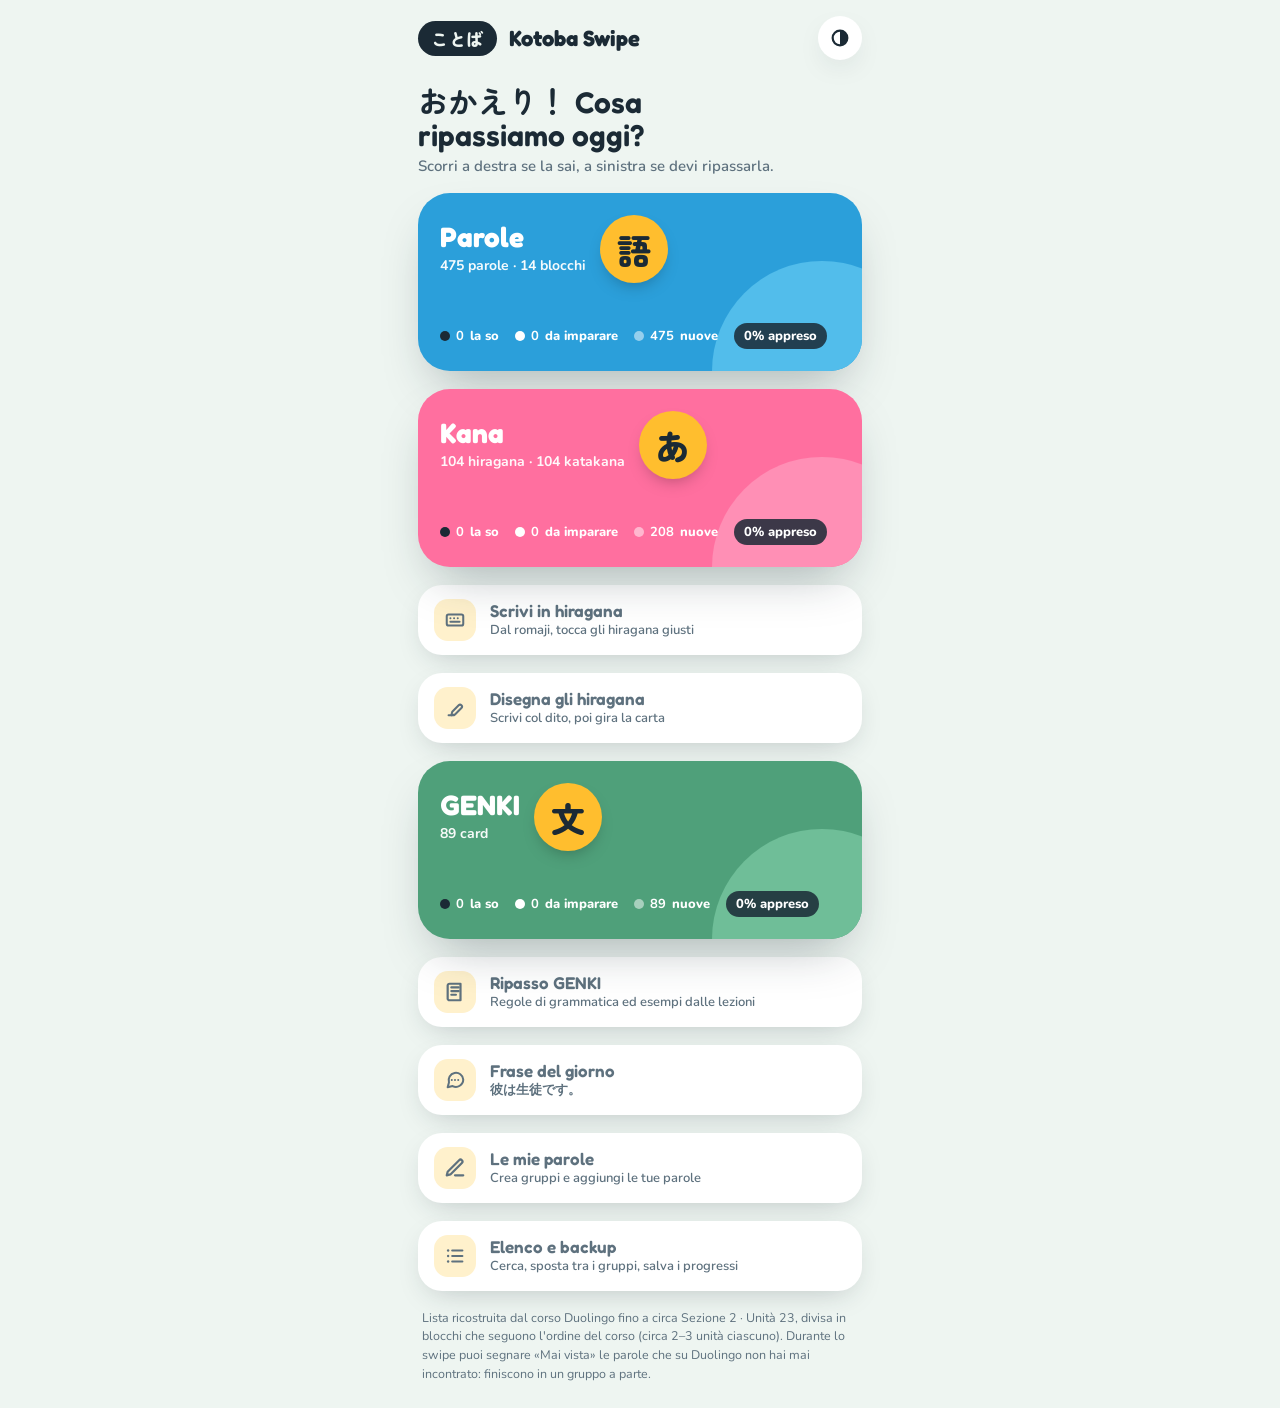
==== kotoba/index.html @ 0493a5f5 "ripristino sito vecchio e aggiunte huiragana e katagana pieni" ====
<!doctype html>
<html lang="it">
<head>
<meta charset="utf-8">
<meta name="viewport" content="width=device-width, initial-scale=1, viewport-fit=cover">
<title>Kotoba Swipe</title>
<meta name="description" content="Flashcard da swipare per ripassare parole, kana e kanji giapponesi.">
<meta name="theme-color" content="#EEF5F1">
<meta name="mobile-web-app-capable" content="yes">
<meta name="apple-mobile-web-app-capable" content="yes">
<meta name="apple-mobile-web-app-status-bar-style" content="default">
<meta name="apple-mobile-web-app-title" content="Kotoba">
<link rel="manifest" href="manifest.webmanifest">
<link rel="icon" href="icon.svg" type="image/svg+xml">
<link rel="apple-touch-icon" href="icon-192.png">
<link rel="preconnect" href="https://fonts.googleapis.com">
<link rel="preconnect" href="https://fonts.gstatic.com" crossorigin>
<link rel="stylesheet" href="https://fonts.googleapis.com/css2?family=Fredoka:wght@500;600;700&family=Nunito:wght@500;600;700;800&family=Zen+Maru+Gothic:wght@500;700;900&display=swap">
<script>
  /* applica il tema salvato prima del primo paint */
  try{ const t=localStorage.getItem('kotoba-theme'); if(t==='light'||t==='dark') document.documentElement.dataset.theme=t; }catch(e){}
</script>
<style>
:root{
  color-scheme:light;
  --bg:#EEF5F1; --surface:#FFFFFF; --surface2:#F4F8F6; --ink:#1B2A35; --muted:#5E717E; --line:#DAE6E0;
  --known:#2FAE78; --known-soft:#D8F3E6; --learn:#FF6A45; --learn-soft:#FFE4DB;
  --new:#9FB0BC; --new-soft:#E8EEF2; --ramune:#2B9FDA; --ramune-soft:#DDF0FB;
  --sakura:#FF7EAE; --sakura-soft:#FFE3EE; --yuzu:#FFBE2E; --yuzu-soft:#FFF1CC; --yuzu-ink:#B87D00;
  --shadow:0 10px 30px -12px rgba(27,42,53,.28); --shadow-lg:0 24px 50px -18px rgba(27,42,53,.35);
  --jp:"Zen Maru Gothic","Hiragino Maru Gothic ProN","Yu Gothic",sans-serif;
  --display:"Fredoka","Nunito",system-ui,sans-serif;
  --body:"Nunito",system-ui,-apple-system,"Segoe UI",sans-serif;
}
@media (prefers-color-scheme: dark){
  :root:not([data-theme="light"]){
    color-scheme:dark;
    --bg:#0F171C; --surface:#1A252D; --surface2:#212E37; --ink:#EDF4F1; --muted:#9BB0BC; --line:#2A3A44;
    --known:#43C98E; --known-soft:#173A2C; --learn:#FF8261; --learn-soft:#43261E;
    --new:#7F93A0; --new-soft:#22313A; --ramune:#4CB6EC; --ramune-soft:#16334A;
    --sakura:#FF8DB8; --sakura-soft:#44222F; --yuzu:#FFCA4F; --yuzu-soft:#3E3317; --yuzu-ink:#FFCA4F;
    --shadow:0 10px 30px -12px rgba(0,0,0,.6); --shadow-lg:0 24px 50px -18px rgba(0,0,0,.7);
  }
}
:root[data-theme="dark"]{
  color-scheme:dark;
  --bg:#0F171C; --surface:#1A252D; --surface2:#212E37; --ink:#EDF4F1; --muted:#9BB0BC; --line:#2A3A44;
  --known:#43C98E; --known-soft:#173A2C; --learn:#FF8261; --learn-soft:#43261E;
  --new:#7F93A0; --new-soft:#22313A; --ramune:#4CB6EC; --ramune-soft:#16334A;
  --sakura:#FF8DB8; --sakura-soft:#44222F; --yuzu:#FFCA4F; --yuzu-soft:#3E3317; --yuzu-ink:#FFCA4F;
  --shadow:0 10px 30px -12px rgba(0,0,0,.6); --shadow-lg:0 24px 50px -18px rgba(0,0,0,.7);
}
*{box-sizing:border-box}
html,body{height:100%;margin:0}
body{background:var(--bg);color:var(--ink);font-family:var(--body);font-size:15px;-webkit-tap-highlight-color:transparent;overscroll-behavior:none;transition:background .25s,color .25s}
button{font:inherit;color:inherit;cursor:pointer;border:0;background:none;margin:0;padding:0}
button:focus-visible,input:focus-visible{outline:3px solid var(--ramune);outline-offset:2px}
[hidden]{display:none!important}
.app{max-width:480px;margin:0 auto;min-height:100%;min-height:100dvh;display:flex;flex-direction:column;
  padding-inline:max(18px, env(safe-area-inset-left)) max(18px, env(safe-area-inset-right));
  padding-block:max(14px, env(safe-area-inset-top)) max(24px, env(safe-area-inset-bottom))}
.screen{display:flex;flex-direction:column;gap:18px;flex:1}
.jp{font-family:var(--jp)}

/* ---------- top bar ---------- */
.bar{display:flex;align-items:center;gap:12px;min-height:48px}
.logo{font-family:var(--jp);font-weight:900;font-size:17px;line-height:1;background:var(--ink);color:var(--bg);padding:9px 13px;border-radius:999px;letter-spacing:.04em}
.bar h1{font-family:var(--display);font-weight:700;font-size:22px;margin:0;flex:1;min-width:0}
.icon-btn{width:44px;height:44px;border-radius:50%;background:var(--surface);display:inline-flex;align-items:center;justify-content:center;box-shadow:var(--shadow);flex:none}
.icon-btn svg{width:22px;height:22px;display:block}
.icon-btn:disabled{opacity:.35;cursor:default}

.hello{font-family:var(--display);font-size:30px;font-weight:600;line-height:1.1;margin:4px 0 0;text-wrap:balance}
.hello small{display:block;font-family:var(--body);font-size:15px;font-weight:600;color:var(--muted);margin-top:6px}

/* ---------- progress ring ---------- */
.ring{position:relative;width:var(--s,56px);height:var(--s,56px);flex:none;display:inline-flex;align-items:center;justify-content:center}
.ring svg{position:absolute;inset:0;width:100%;height:100%;transform:rotate(-90deg)}
.ring circle{fill:none;stroke-width:4}
.ring .trk{stroke:var(--line)}
.ring .val{stroke:var(--known);transition:stroke-dasharray .5s}
.ring b{position:relative;font-family:var(--display);font-weight:700;font-size:calc(var(--s,56px) * .27);line-height:1;font-variant-numeric:tabular-nums}

/* ---------- deck tiles ---------- */
.deck{position:relative;overflow:hidden;border-radius:32px;padding:22px;text-align:left;color:#fff;box-shadow:var(--shadow-lg);display:flex;flex-direction:column;gap:14px;transition:transform .2s}
.deck:active{transform:scale(.98)}
.deck.words{background:#2B9FDA}
.deck.kana{background:#FF6F9F}
.deck.genki{background:#4FA07A}
.deck .deco{position:absolute;border-radius:50%;pointer-events:none}
.deck.words .deco{width:220px;height:220px;right:-70px;bottom:-110px;background:#52BDEB}
.deck.kana .deco{width:220px;height:220px;right:-70px;bottom:-110px;background:#FF8FB5}
.deck.genki .deco{width:220px;height:220px;right:-70px;bottom:-110px;background:#6FBE98}
.deck .head{position:relative;display:flex;align-items:center;gap:14px}
.deck .head div{flex:1;min-width:0}
.deck h2{font-family:var(--display);font-size:28px;font-weight:700;margin:0;line-height:1.1}
.deck .head p{margin:4px 0 0;font-weight:700;font-size:14px;opacity:.95}
.badge{width:68px;height:68px;border-radius:50%;background:#FFBE2E;color:#1B2A35;display:inline-flex;align-items:center;justify-content:center;flex:none;font-family:var(--jp);font-weight:900;font-size:34px;line-height:1;box-shadow:0 8px 18px -8px rgba(0,0,0,.35)}
.badge span{display:block;transform:translateY(1px)}
.meter{position:relative;height:12px;border-radius:99px;background:rgba(255,255,255,.35);overflow:hidden;display:flex}
.meter span{height:100%}
.meter .k{background:#1B2A35}
.meter .l{background:#fff}
.legend{position:relative;display:flex;flex-wrap:wrap;gap:6px 16px;font-size:13px;font-weight:800}
.legend span{display:inline-flex;align-items:center;gap:6px}
.legend b{font-variant-numeric:tabular-nums}
.legend i{width:10px;height:10px;border-radius:50%;flex:none}
.legend .pct{margin-left:auto;background:rgba(27,42,53,.85);color:#fff;padding:4px 10px;border-radius:999px}
.dot-k{background:#1B2A35}.dot-l{background:#fff}.dot-n{background:rgba(255,255,255,.5)}

.row-btn{display:flex;align-items:center;gap:14px;background:var(--surface);border-radius:24px;padding:14px 16px;box-shadow:var(--shadow);text-align:left}
.row-btn .ic{width:42px;height:42px;border-radius:14px;background:var(--yuzu-soft);display:inline-flex;align-items:center;justify-content:center;flex:none}
.row-btn .ic svg{width:22px;height:22px;display:block}
.row-btn b{display:block;font-family:var(--display);font-size:17px;font-weight:600}
.row-btn span{font-size:13px;color:var(--muted);font-weight:600}
.note{font-size:12.5px;color:var(--muted);line-height:1.5;margin:0;padding-inline:4px}

/* ---------- setup ---------- */
.label{font-size:12px;font-weight:800;letter-spacing:.08em;text-transform:uppercase;color:var(--muted);margin:0 0 -8px 4px}
.seg{display:flex;background:var(--surface);border-radius:999px;padding:5px;box-shadow:var(--shadow);gap:4px}
.seg button{flex:1;padding:10px 6px;border-radius:999px;font-weight:800;font-size:14px;color:var(--muted);transition:background .2s,color .2s}
.seg button[aria-pressed="true"]{background:var(--ink);color:var(--bg)}
.blocks{display:flex;flex-direction:column;background:var(--surface);border-radius:26px;box-shadow:var(--shadow);overflow:hidden}
.block{display:flex;align-items:center;gap:14px;padding:12px 16px;text-align:left;border-bottom:1px solid var(--line);transition:background .15s}
.block:last-child{border-bottom:0}
.block[aria-pressed="true"]{background:var(--ramune-soft)}
.block .txt{flex:1;min-width:0}
.block small{display:block;font-size:11px;font-weight:800;letter-spacing:.08em;text-transform:uppercase;color:var(--muted)}
.block b{display:block;font-family:var(--display);font-size:17px;font-weight:600;line-height:1.2}
.block .sub{display:block;font-size:12.5px;color:var(--muted);font-weight:700;margin-top:2px}
.check{width:26px;height:26px;border-radius:50%;border:2.5px solid var(--line);flex:none;display:inline-flex;align-items:center;justify-content:center;color:#fff}
.check svg{width:15px;height:15px;display:block;opacity:0}
.block[aria-pressed="true"] .check{background:var(--ramune);border-color:var(--ramune)}
.block[aria-pressed="true"] .check svg{opacity:1}
.summary{display:flex;align-items:center;gap:16px;background:var(--surface);border-radius:26px;padding:16px 18px;box-shadow:var(--shadow)}
.summary .txt b{display:block;font-family:var(--display);font-size:18px;font-weight:600}
.summary .txt span{font-size:13px;color:var(--muted);font-weight:700}
.groups{display:grid;grid-template-columns:1fr 1fr;gap:12px}
.group{border-radius:26px;padding:16px;text-align:left;border:3px solid transparent;box-shadow:var(--shadow);display:flex;flex-direction:column;gap:4px;min-height:108px;transition:transform .15s}
.group:active{transform:scale(.97)}
.group .n{font-family:var(--display);font-size:32px;font-weight:700;line-height:1;font-variant-numeric:tabular-nums}
.group b{font-family:var(--display);font-weight:600;font-size:16px}
.group span{font-size:12px;color:var(--muted);font-weight:700;line-height:1.3}
.group.g-l{background:var(--learn-soft)} .group.g-l .n{color:var(--learn)}
.group.g-n{background:var(--new-soft)} .group.g-n .n{color:var(--muted)}
.group.g-k{background:var(--known-soft)} .group.g-k .n{color:var(--known)}
.group.g-m{background:var(--yuzu-soft)} .group.g-m .n{color:var(--yuzu-ink)}
.group.g-x{background:var(--sakura-soft)} .group.g-x .n{color:var(--sakura)}
.group[aria-pressed="true"]{border-color:var(--ink)}
.start-wrap{position:sticky;bottom:0;margin-top:auto;padding-top:10px;padding-bottom:max(4px, env(safe-area-inset-bottom));background:linear-gradient(to top, var(--bg) 70%, transparent)}
.start{width:100%;background:var(--learn);color:#fff;border-radius:999px;padding:18px;font-family:var(--display);font-size:20px;font-weight:600;box-shadow:0 14px 28px -12px var(--learn)}
.start:disabled{background:var(--new);box-shadow:none;cursor:default}

/* ---------- study ---------- */
.progress{flex:1;display:flex;flex-direction:column;gap:6px;align-items:center}
.progress b{font-family:var(--display);font-size:15px;font-weight:600;font-variant-numeric:tabular-nums}
.pbar{width:100%;height:8px;border-radius:99px;background:var(--line);overflow:hidden}
.pbar span{display:block;height:100%;background:var(--ramune);border-radius:99px;transition:width .3s}
.stage{position:relative;flex:1;min-height:340px}
.card-wrap{position:absolute;inset:6px 4px;touch-action:none;user-select:none;-webkit-user-select:none;cursor:grab}
.card-wrap.behind{transform:scale(.93) translateY(18px);opacity:.7;pointer-events:none;cursor:default}
.card-wrap.fly{transition:transform .35s ease-in,opacity .35s}
.card-wrap.snap{transition:transform .3s cubic-bezier(.3,1.4,.5,1)}
.card{position:relative;width:100%;height:100%;transform-style:preserve-3d;transition:transform .5s cubic-bezier(.4,1.3,.5,1)}
.card.flipped{transform:rotateY(180deg)}
.face{position:absolute;inset:0;border-radius:36px;background:var(--surface);box-shadow:var(--shadow-lg);backface-visibility:hidden;-webkit-backface-visibility:hidden;overflow:hidden;display:flex;flex-direction:column;padding:22px}
.face.back{transform:rotateY(180deg)}
.face .deco{position:absolute;border-radius:50%;pointer-events:none}
.face .top{display:flex;justify-content:space-between;align-items:center;gap:8px;position:relative;z-index:1}
.tag{font-size:12px;font-weight:800;padding:6px 12px;border-radius:999px;background:var(--surface2);border:2px solid var(--line);white-space:nowrap;overflow:hidden;text-overflow:ellipsis;min-width:0}
.status-tag{display:inline-flex;align-items:center;justify-content:center;font-size:11px;font-weight:800;padding:6px 10px;border-radius:999px;text-transform:uppercase;letter-spacing:.06em;line-height:1;white-space:nowrap;flex:none}
.st-n{background:var(--new-soft);color:var(--muted)} .st-l{background:var(--learn-soft);color:var(--learn)} .st-k{background:var(--known-soft);color:var(--known)} .st-h{background:var(--sakura-soft);color:var(--sakura)}
.face .main{flex:1;display:flex;flex-direction:column;align-items:center;justify-content:center;text-align:center;gap:10px;position:relative;z-index:1;min-height:0}
.big{font-family:var(--jp);font-weight:700;line-height:1.15;overflow-wrap:anywhere}
.big.it{font-family:var(--display);font-weight:600}
.hint{font-size:12px;font-weight:700;color:var(--muted);text-align:center;position:relative;z-index:1}
.reading{font-family:var(--jp);font-size:22px;font-weight:700;color:var(--muted)}
.romaji{font-family:var(--display);font-size:18px;font-weight:600;color:var(--ramune);letter-spacing:.03em}
.meaning{font-family:var(--display);font-size:28px;font-weight:600;line-height:1.2;text-wrap:balance}
.kv{display:grid;grid-template-columns:auto 1fr;gap:6px 12px;text-align:left;margin:0;align-items:baseline}
.kv dt{font-size:11px;font-weight:800;letter-spacing:.08em;text-transform:uppercase;color:var(--muted)}
.kv dd{margin:0;font-family:var(--jp);font-weight:700;font-size:18px}
.examples{display:flex;flex-wrap:wrap;gap:6px;justify-content:center;max-width:100%}
.examples span{background:var(--surface2);border:2px solid var(--line);border-radius:14px;padding:5px 10px;font-size:13px;font-weight:700}
.examples span .jp{font-size:15px;margin-right:4px}
.stamp{position:absolute;top:26px;z-index:3;font-family:var(--display);font-weight:700;font-size:22px;line-height:1;padding:8px 14px;border-radius:16px;border:4px solid;opacity:0;pointer-events:none;background:var(--surface)}
.stamp.yes{left:22px;color:var(--known);border-color:var(--known);transform:rotate(-12deg)}
.stamp.no{right:22px;color:var(--learn);border-color:var(--learn);transform:rotate(12deg)}
.stamp.unseen{left:50%;transform:translateX(-50%) rotate(-4deg);color:var(--sakura);border-color:var(--sakura)}
.unseen-btn{display:flex;align-items:center;justify-content:center;gap:9px;margin:12px auto 0;background:var(--sakura-soft);color:var(--sakura);border-radius:999px;padding:11px 18px;font-weight:800;font-size:14px}
.unseen-btn svg{width:18px;height:18px;display:block;flex:none}
.unseen-btn:active{transform:scale(.96)}
.actions{display:flex;justify-content:center;align-items:center;gap:22px}
.act{border-radius:50%;display:inline-flex;align-items:center;justify-content:center;box-shadow:var(--shadow);transition:transform .15s;flex:none}
.act:active{transform:scale(.9)}
.act.no{width:72px;height:72px;background:var(--learn);color:#fff}
.act.yes{width:72px;height:72px;background:var(--known);color:#fff}
.act.flip{width:54px;height:54px;background:var(--surface);color:var(--ink)}
.act svg{width:30px;height:30px;display:block}.act.flip svg{width:24px;height:24px}
.swipe-hint{display:flex;justify-content:space-between;font-size:12px;font-weight:800;color:var(--muted);padding-inline:8px}
.swipe-hint .l{color:var(--learn)}.swipe-hint .r{color:var(--known)}

/* ---------- done ---------- */
.done{align-items:center;text-align:center;justify-content:center}
.burst{width:150px;height:150px;border-radius:50%;background:var(--yuzu);color:#1B2A35;display:inline-flex;align-items:center;justify-content:center;box-shadow:var(--shadow-lg);font-family:var(--jp);font-weight:900;font-size:46px;line-height:1}
.done h2{font-family:var(--display);font-size:30px;margin:0}
.tally{display:flex;gap:12px;width:100%}
.tally div{flex:1;border-radius:24px;padding:16px}
.tally .n{font-family:var(--display);font-size:36px;font-weight:700;font-variant-numeric:tabular-nums}
.tally span{display:block;font-size:13px;font-weight:700}
.tally .tk{background:var(--known-soft)} .tally .tk .n{color:var(--known)}
.tally .tl{background:var(--learn-soft)} .tally .tl .n{color:var(--learn)}
.btn-row{display:flex;flex-direction:column;gap:10px;width:100%}
.btn{border-radius:999px;padding:16px;font-family:var(--display);font-size:18px;font-weight:600;background:var(--surface);box-shadow:var(--shadow)}
.btn.primary{background:var(--learn);color:#fff}

/* ---------- list ---------- */
.search{width:100%;border-radius:999px;border:2px solid var(--line);background:var(--surface);padding:13px 18px;font:inherit;font-weight:600;color:var(--ink)}
.list{display:flex;flex-direction:column;background:var(--surface);border-radius:26px;box-shadow:var(--shadow);overflow:hidden}
.item{display:flex;align-items:center;gap:12px;padding:12px 16px;border-bottom:1px solid var(--line)}
.item:last-child{border-bottom:0}
.item .w{flex:1;min-width:0}
.item .w .jp{font-size:19px;font-weight:700}
.item .w small{display:block;font-size:13px;color:var(--muted);font-weight:600;white-space:nowrap;overflow:hidden;text-overflow:ellipsis}
.item .status-tag{min-width:96px}
.tools{display:grid;grid-template-columns:1fr 1fr;gap:10px}
.tool{border-radius:20px;background:var(--surface);box-shadow:var(--shadow);padding:13px 10px;font-weight:800;font-size:14px;display:inline-flex;align-items:center;justify-content:center;gap:8px}
.tool svg{width:18px;height:18px;display:block}
.tool.danger{grid-column:1 / -1;color:var(--learn);box-shadow:none;background:transparent;border:2px dashed var(--learn-soft)}
.empty{padding:28px;text-align:center;color:var(--muted);font-weight:700}
.toast{position:fixed;left:50%;bottom:max(24px, env(safe-area-inset-bottom));transform:translate(-50%,20px);background:var(--ink);color:var(--bg);padding:12px 18px;border-radius:999px;font-weight:800;font-size:14px;opacity:0;pointer-events:none;transition:opacity .25s,transform .25s;z-index:10;max-width:calc(100% - 32px);text-align:center}
.toast.show{opacity:1;transform:translate(-50%,0)}

/* ---------- editor: le mie parole ---------- */
.mini-add{background:var(--ink);color:var(--bg);border-radius:999px;padding:9px 15px;font-family:var(--display);font-weight:600;font-size:14px;flex:none}
.card-list{display:flex;flex-direction:column;background:var(--surface);border-radius:22px;box-shadow:var(--shadow);overflow:hidden}
.crow{display:flex;align-items:center;gap:12px;padding:12px 14px;border-bottom:1px solid var(--line)}
.crow:last-child{border-bottom:0}
.crow .w{flex:1;min-width:0}
.crow .w b{display:block;font-family:var(--display);font-size:16px;font-weight:600;line-height:1.2}
.crow .w small{display:block;font-size:12.5px;color:var(--muted);font-weight:600;white-space:nowrap;overflow:hidden;text-overflow:ellipsis}
.crow .w .jp{font-size:19px;font-weight:700}
.rid{width:38px;height:38px;border-radius:12px;background:var(--yuzu-soft);color:var(--yuzu-ink);display:inline-flex;align-items:center;justify-content:center;flex:none}
.rid svg{width:19px;height:19px;display:block}
.mini-btn{width:38px;height:38px;border-radius:12px;background:var(--surface2);display:inline-flex;align-items:center;justify-content:center;flex:none}
.mini-btn svg{width:18px;height:18px;display:block}
.mini-btn.danger{color:var(--learn)}
.cards-empty{padding:22px;text-align:center;color:var(--muted);font-weight:700;background:var(--surface);border-radius:22px;box-shadow:var(--shadow)}
/* modale form */
.mdl{position:fixed;inset:0;z-index:50;background:rgba(15,23,28,.55);display:flex;align-items:flex-end;justify-content:center}
.mdl-box{width:100%;max-width:480px;background:var(--surface);border-radius:28px 28px 0 0;box-shadow:var(--shadow-lg);padding:22px;max-height:92vh;overflow:auto;padding-bottom:max(22px,env(safe-area-inset-bottom))}
@media(min-width:520px){.mdl{align-items:center}.mdl-box{border-radius:28px}}
.mdl-box h2{font-family:var(--display);font-size:22px;margin:0 0 16px}
.field{margin-bottom:14px}
.field label{display:block;font-size:12px;font-weight:800;letter-spacing:.06em;text-transform:uppercase;color:var(--muted);margin:0 0 6px 4px}
.field input,.field select{width:100%;border-radius:16px;border:2px solid var(--line);background:var(--surface2);padding:13px 15px;font:inherit;font-weight:600;color:var(--ink)}
.field input:focus,.field select:focus{border-color:var(--ramune);outline:none}
.field .hintline{font-size:12px;color:var(--muted);font-weight:600;margin:6px 0 0 4px}
.mdl-actions{display:flex;gap:10px;margin-top:20px}
.mdl-actions .btn{flex:1;padding:14px}
.mdl-actions .btn.del{flex:none;color:var(--learn);background:var(--learn-soft);box-shadow:none}

/* ---------- canzoni ---------- */
.yt-wrap{position:relative;width:100%;aspect-ratio:16/9;border-radius:20px;overflow:hidden;background:#000;box-shadow:var(--shadow);flex:none}
.yt-wrap iframe,.yt-wrap>div{position:absolute;inset:0;width:100%;height:100%;border:0}
.yt-empty{position:absolute;inset:0;display:flex;align-items:center;justify-content:center;text-align:center;color:#cdd;font-weight:700;font-size:14px;padding:20px}
.ly-toggles{display:flex;gap:8px;flex-wrap:wrap;align-items:center}
.ly-toggles button{border-radius:999px;background:var(--surface);box-shadow:var(--shadow);padding:8px 13px;font-weight:800;font-size:13px;color:var(--muted)}
.ly-toggles button.on{background:var(--ink);color:var(--bg)}
.ly-toggles .jp{font-family:var(--jp)}
.ly-toggles #syncToggle{margin-left:auto;background:var(--yuzu-soft);color:var(--yuzu-ink);box-shadow:none}
.ly-toggles #syncToggle.on{background:var(--learn);color:#fff}
.sync-hint{font-size:12.5px;color:var(--muted);font-weight:700;background:var(--yuzu-soft);color:var(--yuzu-ink);border-radius:14px;padding:10px 12px}
.lyrics{flex:1;overflow-y:auto;display:flex;flex-direction:column;gap:12px;padding:6px 2px 45vh;-webkit-overflow-scrolling:touch}
.lyr{opacity:.45;transition:opacity .3s;cursor:pointer;border-radius:14px;padding:6px 8px}
.lyr.active{opacity:1}
.lyrics.sync .lyr{opacity:.9;background:var(--surface2)}
.ly-jp{font-family:var(--jp);font-weight:700;font-size:21px;line-height:1.55}
.ly-jp.words .tok{margin-right:.28em}
.lyr.active .ly-jp{font-size:23px}
.ly-ro{font-family:var(--display);font-size:15px;color:var(--ramune);font-weight:600;margin-top:2px}
.ly-it{font-size:14px;color:var(--muted);font-weight:600;margin-top:2px}
.lyrics:not(.show-jp) .ly-jp{display:none}
.lyrics:not(.show-ro) .ly-ro{display:none}
.lyrics:not(.show-it) .ly-it{display:none}
.tok{display:inline-block;transition:transform .12s ease, color .12s;transform-origin:center bottom}
.lyr.active .tok.done{color:var(--ramune)}
.lyr.active .tok.on{color:var(--learn);transform:scale(1.28);font-weight:900}
.ly-time{display:none;font-size:11px;font-weight:800;color:var(--yuzu-ink);background:var(--yuzu-soft);border-radius:999px;padding:2px 8px;margin-right:8px;vertical-align:middle}
.lyrics.sync .ly-time{display:inline-block}

/* ---------- sincronizzazione ---------- */
.sync-help{background:var(--surface);border-radius:16px;box-shadow:var(--shadow);padding:2px 14px;margin-bottom:6px}
.sync-help summary{cursor:pointer;font-weight:800;font-size:13.5px;padding:11px 0;color:var(--ramune);list-style:none}
.sync-help summary::-webkit-details-marker{display:none}
.sync-help ol{margin:0 0 10px}
.sync-help code{display:block;white-space:pre-wrap;word-break:break-all;background:var(--surface2);border-radius:10px;padding:8px 10px;font-size:12px;margin-top:6px;font-weight:700}
.synctoggle{display:flex;align-items:center;gap:10px;font-weight:800;font-size:14px;color:var(--ink);padding:8px 4px}
.synctoggle input{width:22px;height:22px;accent-color:var(--ramune)}

/* ---------- frase del giorno ---------- */
.phrase-card{background:var(--surface);border-radius:26px;box-shadow:var(--shadow-lg);padding:22px;display:flex;flex-direction:column;gap:11px}
.ph-jp{font-family:var(--jp);font-weight:700;font-size:26px;line-height:1.5}
.ph-reading{font-family:var(--jp);font-size:16px;color:var(--muted);font-weight:700}
.ph-romaji{font-family:var(--display);font-size:16px;color:var(--ramune);font-weight:600}
.ph-it{font-size:17px;font-weight:700;line-height:1.4}
.ph-note{font-size:13.5px;color:var(--muted);font-weight:600;background:var(--surface2);border-radius:14px;padding:11px 13px;line-height:1.5}
.ph-words{display:flex;flex-wrap:wrap;gap:6px}
.ph-words span{background:var(--yuzu-soft);color:var(--yuzu-ink);border-radius:999px;padding:5px 11px;font-size:14px;font-weight:800;font-family:var(--jp)}
.ph-date{font-size:12px;color:var(--muted);font-weight:700;margin-top:2px}
.ph-empty{background:var(--surface);border-radius:26px;box-shadow:var(--shadow);padding:30px 22px;text-align:center;color:var(--muted);font-weight:700;display:flex;flex-direction:column;gap:16px;align-items:center;line-height:1.5}
.ph-gen{background:var(--learn);color:#fff;border-radius:999px;padding:14px 22px;font-family:var(--display);font-size:17px;font-weight:600;box-shadow:0 12px 24px -12px var(--learn)}
.ph-spin{width:42px;height:42px;border-radius:50%;border:4px solid var(--line);border-top-color:var(--ramune);animation:spin 1s linear infinite}
@keyframes spin{to{transform:rotate(360deg)}}

/* ---------- ripasso lezioni ---------- */
.gp{background:var(--surface);border-radius:22px;box-shadow:var(--shadow);padding:18px;margin-bottom:12px;display:flex;flex-direction:column;gap:9px}
.gp-top{display:flex;align-items:baseline;gap:10px;flex-wrap:wrap}
.gp-pat{font-family:var(--jp);font-weight:700;font-size:22px;color:var(--ramune)}
.gp-pat-ro{font-family:var(--display);font-weight:600;font-size:14px;color:var(--ramune);opacity:.85}
.gp-mean{font-weight:800;font-size:14px;color:var(--muted)}
.gp-struct{font-size:13.5px;font-weight:700;background:var(--surface2);border-radius:12px;padding:8px 12px}
.gp-ex{border-left:3px solid var(--ramune);padding-left:12px;display:flex;flex-direction:column;gap:2px}
.gp-jp{font-family:var(--jp);font-weight:700;font-size:19px;line-height:1.5}
.gp-ro{font-family:var(--display);font-size:14px;color:var(--ramune);font-weight:600}
.gp-it{font-size:14px;color:var(--muted);font-weight:600}
.gp-note{font-size:13px;color:var(--muted);font-weight:600;background:var(--surface2);border-radius:12px;padding:9px 12px;line-height:1.5}
.lvocab{display:flex;flex-direction:column;gap:7px;background:var(--surface);border-radius:18px;box-shadow:var(--shadow);padding:13px 15px}
.lvocab span{font-size:14px;font-weight:600;color:var(--muted)}
.lvocab b{font-family:var(--jp);font-weight:700;color:var(--ink);margin-right:8px;font-size:16px}
.lvocab .lv-ro{font-family:var(--display);font-style:normal;color:var(--ramune);font-weight:600;margin-right:8px}
.chev{color:var(--muted);font-size:22px;font-weight:700;flex:none}

/* ---------- scrivi in hiragana ---------- */
.hb-count{margin-left:auto;font-family:var(--display);font-weight:700;font-size:15px;color:var(--muted)}
.hb-prompt{display:flex;flex-direction:column;gap:3px;align-items:center;text-align:center;margin:8px 0 18px}
.hb-ro{font-family:var(--display);font-size:30px;font-weight:600;color:var(--ink);letter-spacing:.5px}
.hb-it{font-size:15px;font-weight:600;color:var(--muted)}
.hb-slots{display:flex;gap:7px;flex-wrap:wrap;justify-content:center;min-height:54px;margin-bottom:14px}
.hb-slot{width:46px;height:54px;border-radius:13px;border:2px dashed var(--line);background:transparent;font-family:var(--jp);font-size:26px;font-weight:700;color:var(--ink);display:flex;align-items:center;justify-content:center;cursor:pointer;padding:0}
.hb-slot.filled{border-style:solid;border-color:var(--ramune);background:var(--surface)}
.hb-slot.ok{border-style:solid;border-color:var(--known);background:var(--known-soft)}
.hb-slot.bad{border-style:solid;border-color:var(--sakura);background:var(--sakura-soft)}
.hb-gap{width:16px;height:54px}
.hb-bank{display:flex;gap:9px;flex-wrap:wrap;justify-content:center;margin-top:4px}
.hb-tile{min-width:50px;height:58px;padding:0 10px;border-radius:15px;border:none;background:var(--surface);box-shadow:var(--shadow);font-family:var(--jp);font-size:28px;font-weight:700;color:var(--ink);cursor:pointer;transition:transform .08s}
.hb-tile:active{transform:translateY(2px)}
.hb-tile.used{visibility:hidden}
.hb-result{text-align:center;font-weight:800;font-size:15px;border-radius:14px;padding:10px 14px;margin-bottom:12px}
.hb-result.ok{background:var(--known-soft);color:var(--known)}
.hb-result.bad{background:var(--sakura-soft);color:var(--sakura)}

/* ---------- disegna gli hiragana ---------- */
.draw-flip{perspective:1200px;margin-top:6px}
.draw-card{position:relative;height:116px;transform-style:preserve-3d;transition:transform .5s;cursor:pointer}
.draw-card.flipped{transform:rotateY(180deg)}
.draw-face{position:absolute;inset:0;display:flex;align-items:center;justify-content:center;border-radius:22px;background:var(--surface);box-shadow:var(--shadow);backface-visibility:hidden;text-align:center}
.draw-front b{display:block;font-family:var(--display);font-size:38px;font-weight:600;color:var(--ink)}
.df-lab{font-size:11px;font-weight:800;color:var(--muted);text-transform:uppercase;letter-spacing:.09em}
.draw-back{transform:rotateY(180deg)}
.draw-back b{font-family:var(--jp);font-size:74px;font-weight:700;color:var(--ramune)}
.draw-pad{display:block;width:100%;aspect-ratio:1/1;max-height:340px;margin:12px auto 0;background:var(--surface);border-radius:22px;box-shadow:var(--shadow);touch-action:none;cursor:crosshair}

@media (prefers-reduced-motion: reduce){*{transition:none!important;animation:none!important}}
</style>
</head>
<body>
<div class="app">

  <!-- HOME -->
  <section class="screen" id="home">
    <div class="bar">
      <span class="logo">ことば</span>
      <h1>Kotoba Swipe</h1>
      <button class="icon-btn" id="themeBtn" aria-label="Tema"></button>
    </div>
    <p class="hello"><span class="jp">おかえり！</span> Cosa ripassiamo oggi?
      <small>Scorri a destra se la sai, a sinistra se devi ripassarla.</small></p>
    <button class="deck words" id="deckWords">
      <span class="deco"></span>
      <div class="head"><div><h2>Parole</h2><p id="wordsSub"></p></div><span class="badge"><span>語</span></span></div>
      <div class="meter" id="wordsMeter"></div>
      <div class="legend" id="wordsLegend"></div>
    </button>
    <button class="deck kana" id="deckKana">
      <span class="deco"></span>
      <div class="head"><div><h2>Kana</h2><p id="kanaSub"></p></div><span class="badge"><span>あ</span></span></div>
      <div class="meter" id="kanaMeter"></div>
      <div class="legend" id="kanaLegend"></div>
    </button>
    <button class="row-btn" id="openBuild">
      <span class="ic"><svg viewBox="0 0 24 24" fill="none" stroke="currentColor" stroke-width="2.2" stroke-linecap="round" stroke-linejoin="round"><rect x="3" y="6" width="18" height="12" rx="2"/><path d="M7 10h.01M11 10h.01M15 10h.01M7 14h10"/></svg></span>
      <span><b>Scrivi in hiragana</b><span>Dal romaji, tocca gli hiragana giusti</span></span>
    </button>
    <button class="row-btn" id="openDraw">
      <span class="ic"><svg viewBox="0 0 24 24" fill="none" stroke="currentColor" stroke-width="2.2" stroke-linecap="round" stroke-linejoin="round"><path d="M12 19l7-7a2.1 2.1 0 0 0-3-3l-7 7-1 4z"/><path d="M5 20h6"/></svg></span>
      <span><b>Disegna gli hiragana</b><span>Scrivi col dito, poi gira la carta</span></span>
    </button>
    <button class="deck genki" id="deckGenki">
      <span class="deco"></span>
      <div class="head"><div><h2>GENKI</h2><p id="genkiSub"></p></div><span class="badge"><span>文</span></span></div>
      <div class="meter" id="genkiMeter"></div>
      <div class="legend" id="genkiLegend"></div>
    </button>
    <button class="row-btn" id="openRipasso">
      <span class="ic"><svg viewBox="0 0 24 24" fill="none" stroke="currentColor" stroke-width="2.4" stroke-linecap="round" stroke-linejoin="round"><path d="M4 19.5V5a2 2 0 0 1 2-2h12v18H6a2 2 0 0 1-2-2z"/><path d="M8 7h8M8 11h8M8 15h5"/></svg></span>
      <span><b>Ripasso GENKI</b><span>Regole di grammatica ed esempi dalle lezioni</span></span>
    </button>
    <button class="row-btn" id="openPhrase">
      <span class="ic"><svg viewBox="0 0 24 24" fill="none" stroke="currentColor" stroke-width="2.2" stroke-linecap="round" stroke-linejoin="round"><path d="M21 11.5a8 8 0 0 1-11.6 7.1L4 20l1.4-5.4A8 8 0 1 1 21 11.5z"/><path d="M8.5 12h.01M12 12h.01M15.5 12h.01"/></svg></span>
      <span><b>Frase del giorno</b><span id="phraseSub">Una frase al giorno con le tue parole</span></span>
    </button>
    <button class="row-btn" id="openCards">
      <span class="ic"><svg viewBox="0 0 24 24" fill="none" stroke="currentColor" stroke-width="2.4" stroke-linecap="round" stroke-linejoin="round"><path d="M12 20h9"/><path d="M16.5 3.5a2.1 2.1 0 0 1 3 3L7 19l-4 1 1-4z"/></svg></span>
      <span><b>Le mie parole</b><span>Crea gruppi e aggiungi le tue parole</span></span>
    </button>
    <button class="row-btn" id="openList">
      <span class="ic"><svg viewBox="0 0 24 24" fill="none" stroke="currentColor" stroke-width="2.4" stroke-linecap="round"><path d="M9 6h11M9 12h11M9 18h11"/><circle cx="4.5" cy="6" r="1.3" fill="currentColor" stroke="none"/><circle cx="4.5" cy="12" r="1.3" fill="currentColor" stroke="none"/><circle cx="4.5" cy="18" r="1.3" fill="currentColor" stroke="none"/></svg></span>
      <span><b>Elenco e backup</b><span>Cerca, sposta tra i gruppi, salva i progressi</span></span>
    </button>
    <p class="note">Lista ricostruita dal corso Duolingo fino a circa Sezione 2 · Unità 23, divisa in blocchi che seguono l'ordine del corso (circa 2–3 unità ciascuno). Durante lo swipe puoi segnare «Mai vista» le parole che su Duolingo non hai mai incontrato: finiscono in un gruppo a parte.</p>
  </section>

  <!-- SETUP -->
  <section class="screen" id="setup" hidden>
    <div class="bar">
      <button class="icon-btn" id="setupBack" aria-label="Indietro"><svg viewBox="0 0 24 24" fill="none" stroke="currentColor" stroke-width="2.6" stroke-linecap="round" stroke-linejoin="round"><path d="M15 5l-7 7 7 7"/></svg></button>
      <h1 id="setupTitle">Parole</h1>
    </div>
    <div class="seg" id="kkSeg" hidden>
      <button data-kk="h">Hiragana</button><button data-kk="k">Katakana</button>
    </div>
    <div class="summary" id="summary"></div>
    <p class="label" id="blocksLabel">Blocchi</p>
    <div class="blocks" id="blocks"></div>
    <p class="label">Gruppo</p>
    <div class="groups" id="groups"></div>
    <p class="label">Mostra prima</p>
    <div class="seg" id="dirSeg"></div>
    <p class="label">Quante carte</p>
    <div class="seg" id="lenSeg">
      <button data-len="10">10</button><button data-len="20">20</button><button data-len="40">40</button><button data-len="0">Tutte</button>
    </div>
    <div class="start-wrap"><button class="start" id="startBtn">Inizia</button></div>
  </section>

  <!-- STUDY -->
  <section class="screen" id="study" hidden>
    <div class="bar">
      <button class="icon-btn" id="studyClose" aria-label="Chiudi sessione"><svg viewBox="0 0 24 24" fill="none" stroke="currentColor" stroke-width="2.6" stroke-linecap="round"><path d="M6 6l12 12M18 6L6 18"/></svg></button>
      <div class="progress"><b id="progText">1 / 20</b><div class="pbar"><span id="progBar"></span></div></div>
      <button class="icon-btn" id="undoBtn" aria-label="Annulla ultima scelta"><svg viewBox="0 0 24 24" fill="none" stroke="currentColor" stroke-width="2.6" stroke-linecap="round" stroke-linejoin="round"><path d="M9 14L4 9l5-5"/><path d="M4 9h10a6 6 0 010 12h-3"/></svg></button>
    </div>
    <div class="stage" id="stage"></div>
    <div class="swipe-hint"><span class="l">← Da ripassare</span><span class="r">La so →</span></div>
    <div class="actions">
      <button class="act no" id="btnNo" aria-label="Da ripassare"><svg viewBox="0 0 24 24" fill="none" stroke="currentColor" stroke-width="3" stroke-linecap="round"><path d="M7 7l10 10M17 7L7 17"/></svg></button>
      <button class="act flip" id="btnFlip" aria-label="Gira la carta"><svg viewBox="0 0 24 24" fill="none" stroke="currentColor" stroke-width="2.5" stroke-linecap="round" stroke-linejoin="round"><path d="M4 12a8 8 0 0 1 13.7-5.6L20 8.7"/><path d="M20 4v4.7h-4.7"/><path d="M20 12a8 8 0 0 1-13.7 5.6L4 15.3"/><path d="M4 20v-4.7h4.7"/></svg></button>
      <button class="act yes" id="btnYes" aria-label="La so"><svg viewBox="0 0 24 24" fill="none" stroke="currentColor" stroke-width="3" stroke-linecap="round" stroke-linejoin="round"><path d="M5 12.5l4.5 4.5L19 7.5"/></svg></button>
    </div>
    <button class="unseen-btn" id="btnUnseen" aria-label="Segna come mai vista su Duolingo"><svg viewBox="0 0 24 24" fill="none" stroke="currentColor" stroke-width="2.2" stroke-linecap="round" stroke-linejoin="round"><path d="M2 12s3.5-7 10-7 10 7 10 7-3.5 7-10 7a11 11 0 0 1-5-1.2"/><circle cx="12" cy="12" r="2.5"/><path d="M3 3l18 18"/></svg>Mai vista su Duolingo</button>
  </section>

  <!-- DONE -->
  <section class="screen done" id="done" hidden>
    <div class="burst">やった</div>
    <h2>Sessione finita!</h2>
    <div class="tally">
      <div class="tk"><div class="n" id="tKnown">0</div><span>La so</span></div>
      <div class="tl"><div class="n" id="tLearn">0</div><span>Da ripassare</span></div>
    </div>
    <div class="btn-row">
      <button class="btn primary" id="againWrong">Ripassa quelle sbagliate</button>
      <button class="btn" id="againSame">Nuova sessione uguale</button>
      <button class="btn" id="toHome">Torna alla home</button>
    </div>
  </section>

  <!-- LIST -->
  <section class="screen" id="list" hidden>
    <div class="bar">
      <button class="icon-btn" id="listBack" aria-label="Indietro"><svg viewBox="0 0 24 24" fill="none" stroke="currentColor" stroke-width="2.6" stroke-linecap="round" stroke-linejoin="round"><path d="M15 5l-7 7 7 7"/></svg></button>
      <h1>Elenco</h1>
    </div>
    <div class="seg" id="listSeg">
      <button data-d="w">Parole</button><button data-d="kana">Hiragana</button><button data-d="g">GENKI</button>
    </div>
    <input class="search" id="search" type="search" placeholder="Cerca in giapponese, romaji o italiano…" autocomplete="off">
    <p class="note">Tocca l'etichetta per cambiare gruppo: Nuova → Da imparare → La so → Mai vista. Le "Mai vista" restano in un gruppo a parte (fuori dagli altri, incluse solo nel Mix).</p>
    <div class="list" id="listBox"></div>
    <p class="label">Backup progressi</p>
    <p class="note">I progressi restano salvati in questo browser. Esporta un backup per non perderli o per portarli su un altro dispositivo.</p>
    <div class="tools">
      <button class="tool" id="exportBtn"><svg viewBox="0 0 24 24" fill="none" stroke="currentColor" stroke-width="2.4" stroke-linecap="round" stroke-linejoin="round"><path d="M12 4v11M7 10l5 5 5-5M5 20h14"/></svg>Esporta</button>
      <button class="tool" id="importBtn"><svg viewBox="0 0 24 24" fill="none" stroke="currentColor" stroke-width="2.4" stroke-linecap="round" stroke-linejoin="round"><path d="M12 15V4M7 9l5-5 5 5M5 20h14"/></svg>Importa</button>
      <button class="tool danger" id="resetBtn">Azzera progressi</button>
    </div>
    <input type="file" id="importFile" accept="application/json,.json" hidden>

    <p class="label">Sincronizza tra dispositivi</p>
    <p class="note">Con lo stesso <b>URL</b> e lo stesso <b>codice</b> su PC e telefono, i dati si allineano dal cloud (Firebase, gratis). Si sincronizza all'apertura dell'app e a ogni modifica.</p>
    <details class="sync-help">
      <summary>Come si configura (una volta sola)</summary>
      <ol class="note" style="padding-left:18px;line-height:1.8">
        <li>Vai su <b>console.firebase.google.com</b> e crea un progetto (gratis).</li>
        <li><b>Build → Realtime Database → Crea database</b>.</li>
        <li>Copia l'<b>URL</b> del database (es. https://xxx-default-rtdb.firebaseio.com) e incollalo qui sotto.</li>
        <li>Nella scheda <b>Regole</b> incolla questo e pubblica:<code>{
  "rules": {
    "sync": { "$c": { ".read": true, ".write": true } }
  }
}</code></li>
        <li>Metti lo <b>stesso URL e lo stesso codice</b> anche sul telefono.</li>
      </ol>
    </details>
    <div class="field"><input id="syncUrl" placeholder="URL database Firebase" autocomplete="off" autocapitalize="off" spellcheck="false"></div>
    <div class="field"><input id="syncCode" placeholder="Codice segreto (uguale sui due dispositivi)" autocomplete="off" autocapitalize="off" spellcheck="false"></div>
    <label class="synctoggle"><input type="checkbox" id="syncAuto"> Sincronizza automaticamente</label>
    <div class="tools">
      <button class="tool" id="syncPullBtn"><svg viewBox="0 0 24 24" fill="none" stroke="currentColor" stroke-width="2.4" stroke-linecap="round" stroke-linejoin="round"><path d="M12 4v11M7 10l5 5 5-5M5 20h14"/></svg>Carica dal cloud</button>
      <button class="tool" id="syncPushBtn"><svg viewBox="0 0 24 24" fill="none" stroke="currentColor" stroke-width="2.4" stroke-linecap="round" stroke-linejoin="round"><path d="M12 15V4M7 9l5-5 5 5M5 20h14"/></svg>Salva sul cloud</button>
    </div>
  </section>

  <!-- LE MIE PAROLE (editor) -->
  <section class="screen" id="cards" hidden>
    <div class="bar">
      <button class="icon-btn" id="cardsBack" aria-label="Indietro"><svg viewBox="0 0 24 24" fill="none" stroke="currentColor" stroke-width="2.6" stroke-linecap="round" stroke-linejoin="round"><path d="M15 5l-7 7 7 7"/></svg></button>
      <h1>Le mie parole</h1>
    </div>
    <p class="note">Crea i tuoi gruppi e aggiungi le tue parole: entrano nello studio e nell'elenco insieme alle altre. Restano su questo dispositivo — usa <b>Esporta</b> nell'elenco per il backup.</p>
    <div class="bar" style="min-height:0">
      <p class="label" style="margin:0;flex:1">I miei gruppi</p>
      <button class="mini-add" id="addGroupBtn">+ Gruppo</button>
    </div>
    <div id="myGroups"></div>
    <div class="bar" style="min-height:0;margin-top:4px">
      <p class="label" style="margin:0;flex:1">Le mie parole</p>
      <button class="mini-add" id="addWordBtn">+ Parola</button>
    </div>
    <div id="myWords"></div>
  </section>
  <!-- FRASE DEL GIORNO -->
  <section class="screen" id="phrase" hidden>
    <div class="bar">
      <button class="icon-btn" id="phraseBack" aria-label="Indietro"><svg viewBox="0 0 24 24" fill="none" stroke="currentColor" stroke-width="2.6" stroke-linecap="round" stroke-linejoin="round"><path d="M15 5l-7 7 7 7"/></svg></button>
      <h1>Frase del giorno</h1>
      <button class="icon-btn" id="phraseSettings" aria-label="Impostazioni IA"><svg viewBox="0 0 24 24" fill="none" stroke="currentColor" stroke-width="2.2" stroke-linecap="round"><path d="M4 21v-7M4 10V3M12 21v-9M12 8V3M20 21v-5M20 12V3M1.5 14h5M9.5 8h5M17.5 16h5"/></svg></button>
    </div>
    <div id="phraseBox"></div>
    <div class="tools" style="margin-top:2px">
      <button class="tool" id="phraseShuffle"><svg viewBox="0 0 24 24" fill="none" stroke="currentColor" stroke-width="2.4" stroke-linecap="round" stroke-linejoin="round"><path d="M21 12a9 9 0 1 1-2.6-6.4M21 4v4h-4"/></svg>Altra frase</button>
      <button class="tool" id="phraseAI"><svg viewBox="0 0 24 24" fill="none" stroke="currentColor" stroke-width="2.2" stroke-linecap="round" stroke-linejoin="round"><path d="M12 3l1.8 4.9L18.7 9.7 13.8 11.5 12 16.4 10.2 11.5 5.3 9.7 10.2 7.9z"/><path d="M19 15l.7 1.9L21.6 17.6l-1.9.7L19 20.2l-.7-1.9L16.4 17.6l1.9-.7z"/></svg>Con IA</button>
    </div>
    <p class="note">Ripeti questa frase durante il giorno — ad alta voce, mentre cammini, prima di dormire. Domani ne arriva una nuova con parole diverse e tempi verbali diversi.</p>
  </section>

  <!-- RIPASSO GENKI -->
  <section class="screen" id="ripasso" hidden>
    <div class="bar">
      <button class="icon-btn" id="ripassoBack" aria-label="Indietro"><svg viewBox="0 0 24 24" fill="none" stroke="currentColor" stroke-width="2.6" stroke-linecap="round" stroke-linejoin="round"><path d="M15 5l-7 7 7 7"/></svg></button>
      <h1>Ripasso GENKI</h1>
    </div>
    <p class="hello">Le regole di grammatica delle lezioni, con esempi.
      <small>Leggi la regola, poi copri l'italiano e prova a tradurre gli esempi.</small></p>
    <div id="ripassoBox"></div>
    <p class="note">Questo è il «bignami» grammaticale. Le parole e le frasi da esercitare sono nel mazzo GENKI (swipe).</p>
  </section>

  <!-- SCRIVI IN HIRAGANA -->
  <section class="screen" id="build" hidden>
    <div class="bar">
      <button class="icon-btn" id="buildBack" aria-label="Indietro"><svg viewBox="0 0 24 24" fill="none" stroke="currentColor" stroke-width="2.6" stroke-linecap="round" stroke-linejoin="round"><path d="M15 5l-7 7 7 7"/></svg></button>
      <h1>Scrivi in hiragana</h1>
      <span class="hb-count" id="buildScore"></span>
    </div>
    <p class="hello">Leggi il romaji e tocca gli hiragana giusti, in ordine.
      <small>Solo parole con i simboli che hai già sbloccato. Tocca una casella piena per toglierla.</small></p>
    <div id="buildBox"></div>
    <div class="tools" style="margin-top:4px">
      <button class="tool" id="buildClear"><svg viewBox="0 0 24 24" fill="none" stroke="currentColor" stroke-width="2.3" stroke-linecap="round" stroke-linejoin="round"><path d="M3 6h18M8 6V4h8v2M6 6l1 14h10l1-14"/></svg>Pulisci</button>
      <button class="tool" id="buildNext"><svg viewBox="0 0 24 24" fill="none" stroke="currentColor" stroke-width="2.4" stroke-linecap="round" stroke-linejoin="round"><path d="M5 12h14M13 6l6 6-6 6"/></svg>Avanti</button>
    </div>
    <p class="note">Esercizio di lettura e scrittura: imparare a riconoscere il suono (romaji) e comporlo con i simboli giusti. Man mano che sblocchi nuovi gruppi di hiragana, compaiono più parole.</p>
  </section>

  <!-- DISEGNA GLI HIRAGANA -->
  <section class="screen" id="draw" hidden>
    <div class="bar">
      <button class="icon-btn" id="drawBack" aria-label="Indietro"><svg viewBox="0 0 24 24" fill="none" stroke="currentColor" stroke-width="2.6" stroke-linecap="round" stroke-linejoin="round"><path d="M15 5l-7 7 7 7"/></svg></button>
      <h1>Disegna gli hiragana</h1>
      <span class="hb-count" id="drawScore"></span>
    </div>
    <p class="hello">Guarda il romaji e disegna l'hiragana col dito.
      <small>Poi gira la carta (o "Mostra soluzione") per vedere il simbolo giusto.</small></p>
    <div class="draw-flip">
      <div class="draw-card" id="drawCard">
        <div class="draw-face draw-front"><div><span class="df-lab">disegna questo</span><b id="drawRo">—</b></div></div>
        <div class="draw-face draw-back"><b id="drawJp">—</b></div>
      </div>
    </div>
    <canvas id="drawPad" class="draw-pad"></canvas>
    <div class="tools" style="margin-top:4px">
      <button class="tool" id="drawClear"><svg viewBox="0 0 24 24" fill="none" stroke="currentColor" stroke-width="2.3" stroke-linecap="round" stroke-linejoin="round"><path d="M3 6h18M8 6V4h8v2M6 6l1 14h10l1-14"/></svg>Pulisci</button>
      <button class="tool" id="drawReveal"><svg viewBox="0 0 24 24" fill="none" stroke="currentColor" stroke-width="2.2" stroke-linecap="round" stroke-linejoin="round"><path d="M2 12s3.5-7 10-7 10 7 10 7-3.5 7-10 7-10-7-10-7z"/><circle cx="12" cy="12" r="3"/></svg>Mostra soluzione</button>
      <button class="tool" id="drawNext"><svg viewBox="0 0 24 24" fill="none" stroke="currentColor" stroke-width="2.4" stroke-linecap="round" stroke-linejoin="round"><path d="M5 12h14M13 6l6 6-6 6"/></svg>Avanti</button>
    </div>
    <p class="note">Nessuno controlla il disegno: è un esercizio libero di memoria. Gira la carta per confrontare col simbolo corretto.</p>
  </section>
</div>
<div class="toast" id="toast" role="status" aria-live="polite"></div>
<div class="mdl" id="mdl" hidden><div class="mdl-box" id="mdlBox"></div></div>

<script>
/* ================= DATA =================
   @ = blocco (circa 2-3 unità Duolingo), # = argomento, poi: giapponese|kana|italiano|romaji (opzionale) */
const RAW_WORDS = `
@Primi passi
#Saluti
こんにちは||ciao / buongiorno|konnichiwa
おはようございます||buongiorno (mattina)
こんばんは||buonasera|konbanwa
さようなら||arrivederci
おやすみなさい||buonanotte
ありがとうございます||grazie mille
すみません||mi scusi
ごめんなさい||scusa, mi dispiace
はい||sì
いいえ||no
お願いします|おねがいします|per favore
じゃあね||ciao, a dopo
また明日|またあした|a domani
#Cibo e bevande
水|みず|acqua
お茶|おちゃ|tè
ご飯|ごはん|riso cotto, pasto
寿司|すし|sushi
ラーメン||ramen
うどん||udon
天ぷら|てんぷら|tempura
魚|さかな|pesce
肉|にく|carne
野菜|やさい|verdura
卵|たまご|uovo
パン||pane
牛乳|ぎゅうにゅう|latte
コーヒー||caffè
ジュース||succo
#Persone
私|わたし|io
あなた||tu
日本人|にほんじん|giapponese (persona)
イタリア人|イタリアじん|italiano (persona)
#Luoghi
日本|にほん|Giappone
イタリア||Italia
@Al ristorante
#Espressioni
いただきます||buon appetito (prima di mangiare)
ごちそうさまでした||grazie per il pasto
いらっしゃいませ||benvenuto (nei negozi)
どうぞ||prego, tieni
#Cibo e bevande
ビール||birra
お酒|おさけ|sake, alcol
ケーキ||torta
アイスクリーム||gelato
チョコレート||cioccolato
カレー||curry
サラダ||insalata
スープ||zuppa
味噌汁|みそしる|zuppa di miso
おにぎり||onigiri
弁当|べんとう|bentō
朝ご飯|あさごはん|colazione
昼ご飯|ひるごはん|pranzo
晩ご飯|ばんごはん|cena
美味しい|おいしい|buono, gustoso
甘い|あまい|dolce
辛い|からい|piccante
メニュー||menù
レストラン||ristorante
箸|はし|bacchette
ピザ||pizza
パスタ||pasta
果物|くだもの|frutta
りんご||mela
みかん||mandarino
バナナ||banana
いちご||fragola
@Numeri e soldi
#Numeri e soldi
一|いち|uno
二|に|due
三|さん|tre
四|よん|quattro
五|ご|cinque
六|ろく|sei
七|なな|sette
八|はち|otto
九|きゅう|nove
十|じゅう|dieci
百|ひゃく|cento
千|せん|mille
万|まん|diecimila
円|えん|yen
お金|おかね|soldi
いくら||quanto costa?
高い|たかい|caro, alto
安い|やすい|economico
一つ|ひとつ|uno (oggetto)
二つ|ふたつ|due (oggetti)
三つ|みっつ|tre (oggetti)
いくつ||quanti?
一人|ひとり|una persona, da solo
二人|ふたり|due persone
全部|ぜんぶ|tutto
#Indicare
これ||questo
それ||codesto
あれ||quello
どれ||quale?
@Presentarsi e famiglia
#Espressioni
はじめまして||piacere di conoscerti
よろしくお願いします|よろしくおねがいします|piacere / conto su di te
お元気ですか|おげんきですか|come stai?
元気|げんき|in forma, energico
大丈夫|だいじょうぶ|va bene, tutto ok
そうですね||è vero, già
もしもし||pronto (al telefono)
おめでとうございます||congratulazioni
#Persone e famiglia
彼|かれ|lui
彼女|かのじょ|lei, fidanzata
人|ひと|persona
友達|ともだち|amico
学生|がくせい|studente
先生|せんせい|insegnante
家族|かぞく|famiglia
父|ちち|mio padre
母|はは|mia madre
お父さん|おとうさん|padre (di altri)
お母さん|おかあさん|madre (di altri)
兄|あに|mio fratello maggiore
姉|あね|mia sorella maggiore
弟|おとうと|fratello minore
妹|いもうと|sorella minore
お兄さん|おにいさん|fratello maggiore (di altri)
お姉さん|おねえさん|sorella maggiore (di altri)
子供|こども|bambino
男の人|おとこのひと|uomo
女の人|おんなのひと|donna
男の子|おとこのこ|ragazzo, bambino
女の子|おんなのこ|ragazza, bambina
赤ちゃん|あかちゃん|neonato
夫|おっと|mio marito
妻|つま|mia moglie
祖父|そふ|mio nonno
祖母|そぼ|mia nonna
おじいさん||nonno, anziano
おばあさん||nonna, anziana
名前|なまえ|nome
犬|いぬ|cane
猫|ねこ|gatto
@In città
#Luoghi
駅|えき|stazione
学校|がっこう|scuola
大学|だいがく|università
会社|かいしゃ|azienda, ufficio
家|いえ|casa
部屋|へや|stanza
トイレ||bagno (WC)
店|みせ|negozio
コンビニ||minimarket (konbini)
スーパー||supermercato
デパート||grande magazzino
銀行|ぎんこう|banca
病院|びょういん|ospedale
郵便局|ゆうびんきょく|ufficio postale
図書館|としょかん|biblioteca
公園|こうえん|parco
ホテル||hotel
空港|くうこう|aeroporto
喫茶店|きっさてん|caffetteria
カフェ||bar, caffè
映画館|えいがかん|cinema
美術館|びじゅつかん|museo d'arte
お寺|おてら|tempio buddista
神社|じんじゃ|santuario shintoista
町|まち|città, quartiere
国|くに|paese, nazione
東京|とうきょう|Tokyo
京都|きょうと|Kyoto
大阪|おおさか|Osaka
山|やま|montagna
川|かわ|fiume
海|うみ|mare
道|みち|strada
ここ||qui
そこ||lì (vicino a te)
あそこ||laggiù
どこ||dove?
@Trasporti e direzioni
#Trasporti
電車|でんしゃ|treno
地下鉄|ちかてつ|metropolitana
新幹線|しんかんせん|shinkansen
バス||autobus
タクシー||taxi
車|くるま|auto
自転車|じてんしゃ|bicicletta
飛行機|ひこうき|aereo
切符|きっぷ|biglietto
出口|でぐち|uscita
入口|いりぐち|entrata
乗る|のる|salire (su un mezzo)
降りる|おりる|scendere
地図|ちず|mappa
#Direzioni
右|みぎ|destra
左|ひだり|sinistra
まっすぐ||dritto
近い|ちかい|vicino
遠い|とおい|lontano
東|ひがし|est
西|にし|ovest
南|みなみ|sud
北|きた|nord
上|うえ|sopra
下|した|sotto
中|なか|dentro
外|そと|fuori
隣|となり|accanto
後ろ|うしろ|dietro
@Orari
#Tempo e orari
今|いま|adesso
時|じ|ora (es. 3時)
分|ふん|minuti
半|はん|e mezza
何時|なんじ|che ore sono?
午前|ごぜん|di mattina (a.m.)
午後|ごご|di pomeriggio (p.m.)
朝|あさ|mattina
昼|ひる|mezzogiorno
夜|よる|sera, notte
今日|きょう|oggi
明日|あした|domani
昨日|きのう|ieri
毎日|まいにち|ogni giorno
今週|こんしゅう|questa settimana
来週|らいしゅう|la settimana prossima
先週|せんしゅう|la settimana scorsa
今年|ことし|quest'anno
来年|らいねん|l'anno prossimo
去年|きょねん|l'anno scorso
週末|しゅうまつ|fine settimana
時間|じかん|tempo, ore
いつ||quando?
早い|はやい|presto
遅い|おそい|tardi, lento
後で|あとで|dopo, più tardi
前|まえ|prima, davanti
まだ||ancora (non)
もう||già
@Giorni, stagioni e meteo
#Giorni e stagioni
月曜日|げつようび|lunedì
火曜日|かようび|martedì
水曜日|すいようび|mercoledì
木曜日|もくようび|giovedì
金曜日|きんようび|venerdì
土曜日|どようび|sabato
日曜日|にちようび|domenica
何曜日|なんようび|che giorno della settimana?
一月|いちがつ|gennaio
四月|しがつ|aprile
七月|しちがつ|luglio
九月|くがつ|settembre
誕生日|たんじょうび|compleanno
春|はる|primavera
夏|なつ|estate
秋|あき|autunno
冬|ふゆ|inverno
休み|やすみ|vacanza, giorno libero
#Meteo
天気|てんき|tempo (meteo)
雨|あめ|pioggia
雪|ゆき|neve
晴れ|はれ|sereno
曇り|くもり|nuvoloso
風|かぜ|vento
暑い|あつい|caldo (clima)
寒い|さむい|freddo (clima)
暖かい|あたたかい|tiepido
涼しい|すずしい|fresco
傘|かさ|ombrello
@Casa, oggetti e colori
#Casa e oggetti
本|ほん|libro
机|つくえ|scrivania
椅子|いす|sedia
テーブル||tavolo
ベッド||letto
テレビ||televisione
電話|でんわ|telefono
スマホ||smartphone
パソコン||computer
カメラ||macchina fotografica
鞄|かばん|borsa
財布|さいふ|portafoglio
鍵|かぎ|chiave
時計|とけい|orologio
窓|まど|finestra
ドア||porta
お風呂|おふろ|bagno (vasca)
台所|だいどころ|cucina (stanza)
雑誌|ざっし|rivista
新聞|しんぶん|giornale
写真|しゃしん|foto
手紙|てがみ|lettera
ペン||penna
鉛筆|えんぴつ|matita
ノート||quaderno
#Colori
赤|あか|rosso
青|あお|blu
白|しろ|bianco
黒|くろ|nero
黄色|きいろ|giallo
緑|みどり|verde
茶色|ちゃいろ|marrone
ピンク||rosa
@Azioni quotidiane
#Verbi
食べる|たべる|mangiare
飲む|のむ|bere
行く|いく|andare
来る|くる|venire
帰る|かえる|tornare (a casa)
見る|みる|guardare, vedere
聞く|きく|ascoltare, chiedere
話す|はなす|parlare
読む|よむ|leggere
書く|かく|scrivere
買う|かう|comprare
する||fare
ある||esserci (cose)
いる||esserci (persone, animali)
分かる|わかる|capire
寝る|ねる|dormire
起きる|おきる|svegliarsi
勉強する|べんきょうする|studiare
働く|はたらく|lavorare
休む|やすむ|riposare
待つ|まつ|aspettare
会う|あう|incontrare
遊ぶ|あそぶ|giocare, uscire
泳ぐ|およぐ|nuotare
走る|はしる|correre
歩く|あるく|camminare
作る|つくる|fare, preparare
使う|つかう|usare
持つ|もつ|tenere, avere
住む|すむ|abitare
知る|しる|conoscere
入る|はいる|entrare
出る|でる|uscire
開ける|あける|aprire
閉める|しめる|chiudere
教える|おしえる|insegnare
洗う|あらう|lavare
着る|きる|indossare (sopra)
歌う|うたう|cantare
撮る|とる|scattare (foto)
始まる|はじまる|iniziare
終わる|おわる|finire
@Descrivere
#Aggettivi
大きい|おおきい|grande
小さい|ちいさい|piccolo
新しい|あたらしい|nuovo
古い|ふるい|vecchio (cose)
いい||buono, bello
悪い|わるい|cattivo
楽しい|たのしい|divertente
面白い|おもしろい|interessante, buffo
難しい|むずかしい|difficile
簡単|かんたん|facile
忙しい|いそがしい|impegnato
暇|ひま|libero (di tempo)
静か|しずか|tranquillo
にぎやか||vivace, animato
きれい||bello, pulito
かわいい||carino
かっこいい||figo
有名|ゆうめい|famoso
好き|すき|che piace
嫌い|きらい|che non piace
上手|じょうず|bravo
下手|へた|scarso
便利|べんり|comodo, pratico
優しい|やさしい|gentile
長い|ながい|lungo
短い|みじかい|corto
多い|おおい|molti
少ない|すくない|pochi
広い|ひろい|spazioso
狭い|せまい|stretto
重い|おもい|pesante
軽い|かるい|leggero
眠い|ねむい|assonnato
嬉しい|うれしい|felice
悲しい|かなしい|triste
欲しい|ほしい|volere (una cosa)
@Tempo libero e shopping
#Hobby
趣味|しゅみ|hobby
音楽|おんがく|musica
映画|えいが|film
歌|うた|canzone
ゲーム||videogioco
スポーツ||sport
サッカー||calcio
テニス||tennis
野球|やきゅう|baseball
旅行|りょこう|viaggio
料理|りょうり|cucina (cucinare)
アニメ||anime
漫画|まんが|manga
ギター||chitarra
ピアノ||pianoforte
散歩|さんぽ|passeggiata
パーティー||festa
#Vestiti e shopping
服|ふく|vestiti
シャツ||camicia
Tシャツ|ティーシャツ|maglietta
ズボン||pantaloni
スカート||gonna
靴|くつ|scarpe
帽子|ぼうし|cappello
眼鏡|めがね|occhiali
コート||cappotto
セーター||maglione
買い物|かいもの|shopping, spesa
お土産|おみやげ|souvenir
サイズ||taglia
@Corpo, scuola e lavoro
#Corpo e salute
体|からだ|corpo
頭|あたま|testa
顔|かお|faccia
目|め|occhio
耳|みみ|orecchio
口|くち|bocca
鼻|はな|naso
歯|は|dente
手|て|mano
足|あし|piede, gamba
お腹|おなか|pancia
痛い|いたい|fa male
風邪|かぜ|raffreddore
薬|くすり|medicina
熱|ねつ|febbre
#Scuola e lavoro
仕事|しごと|lavoro
会社員|かいしゃいん|impiegato
医者|いしゃ|medico
店員|てんいん|commesso
授業|じゅぎょう|lezione
宿題|しゅくだい|compiti
テスト||verifica, test
日本語|にほんご|lingua giapponese
英語|えいご|inglese
イタリア語|イタリアご|italiano (lingua)
言葉|ことば|parola
質問|しつもん|domanda
会議|かいぎ|riunione
#Parole utili
何|なに|cosa?
誰|だれ|chi?
どう||come?
なぜ||perché?
とても||molto
少し|すこし|un po'
ちょっと||un pochino
よく||spesso, bene
いつも||sempre
時々|ときどき|a volte
一緒に|いっしょに|insieme
でも||però
そして||e poi
だから||quindi
`;

const RAW_KANJI = `
一|イチ|ひと・つ|uno
二|ニ|ふた・つ|due
三|サン|みっ・つ|tre
四|シ|よん・よ|quattro
五|ゴ|いつ・つ|cinque
六|ロク|むっ・つ|sei
七|シチ|なな|sette
八|ハチ|やっ・つ|otto
九|キュウ・ク|ここの・つ|nove
十|ジュウ|とお|dieci
百|ヒャク||cento
千|セン|ち|mille
万|マン||diecimila
円|エン|まる・い|yen, cerchio
日|ニチ・ジツ|ひ・か|giorno, sole
月|ゲツ・ガツ|つき|luna, mese
火|カ|ひ|fuoco
水|スイ|みず|acqua
木|モク|き|albero
金|キン|かね|oro, soldi
土|ド|つち|terra
曜|ヨウ||giorno della settimana
年|ネン|とし|anno
時|ジ|とき|ora, tempo
分|フン・ブン|わ・かる|minuto, capire
半|ハン|なか・ば|metà
午|ゴ||mezzogiorno
前|ゼン|まえ|prima, davanti
後|ゴ・コウ|あと・うし・ろ|dopo, dietro
今|コン|いま|adesso
毎|マイ||ogni
週|シュウ||settimana
朝|チョウ|あさ|mattina
昼|チュウ|ひる|mezzogiorno
夜|ヤ|よる|notte
春|シュン|はる|primavera
夏|カ|なつ|estate
秋|シュウ|あき|autunno
冬|トウ|ふゆ|inverno
人|ジン・ニン|ひと|persona
子|シ|こ|bambino
女|ジョ|おんな|donna
男|ダン|おとこ|uomo
父|フ|ちち|padre
母|ボ|はは|madre
友|ユウ|とも|amico
先|セン|さき|prima, avanti
生|セイ|い・きる|vita, nascere
学|ガク|まな・ぶ|studio
校|コウ||scuola
名|メイ|な|nome
私|シ|わたし|io, privato
会|カイ|あ・う|incontrare
社|シャ||azienda, società
大|ダイ|おお・きい|grande
小|ショウ|ちい・さい|piccolo
中|チュウ|なか|dentro, centro
上|ジョウ|うえ|sopra
下|カ・ゲ|した|sotto
右|ウ|みぎ|destra
左|サ|ひだり|sinistra
東|トウ|ひがし|est
西|セイ|にし|ovest
南|ナン|みなみ|sud
北|ホク|きた|nord
外|ガイ|そと|fuori
山|サン|やま|montagna
川|セン|かわ|fiume
田|デン|た|risaia
天|テン|あめ|cielo
気|キ||spirito, energia
雨|ウ|あめ|pioggia
雪|セツ|ゆき|neve
空|クウ|そら|cielo, vuoto
犬|ケン|いぬ|cane
魚|ギョ|さかな|pesce
肉|ニク||carne
茶|チャ||tè
米|ベイ|こめ|riso (crudo)
本|ホン|もと|libro, origine
語|ゴ|かた・る|lingua, parola
国|コク|くに|paese
駅|エキ||stazione
店|テン|みせ|negozio
車|シャ|くるま|auto
電|デン||elettricità
家|カ|いえ|casa
道|ドウ|みち|strada
町|チョウ|まち|città
食|ショク|た・べる|mangiare
飲|イン|の・む|bere
行|コウ|い・く|andare
来|ライ|く・る|venire
見|ケン|み・る|vedere
聞|ブン|き・く|ascoltare
話|ワ|はな・す|parlare
読|ドク|よ・む|leggere
書|ショ|か・く|scrivere
買|バイ|か・う|comprare
休|キュウ|やす・む|riposare
入|ニュウ|はい・る|entrare
出|シュツ|で・る|uscire
好|コウ|す・き|piacere
口|コウ|くち|bocca
目|モク|め|occhio
耳|ジ|みみ|orecchio
手|シュ|て|mano
足|ソク|あし|piede, gamba
高|コウ|たか・い|alto, caro
安|アン|やす・い|economico
新|シン|あたら・しい|nuovo
古|コ|ふる・い|vecchio
長|チョウ|なが・い|lungo
白|ハク|しろ|bianco
黒|コク|くろ|nero
赤|セキ|あか|rosso
青|セイ|あお|blu
`;

/* ================= ROMAJI ================= */
const R = {};
[['あいうえお','a i u e o'],['かきくけこ','ka ki ku ke ko'],['さしすせそ','sa shi su se so'],['たちつてと','ta chi tsu te to'],
 ['なにぬねの','na ni nu ne no'],['はひふへほ','ha hi fu he ho'],['まみむめも','ma mi mu me mo'],['やゆよ','ya yu yo'],
 ['らりるれろ','ra ri ru re ro'],['わを','wa wo'],['ん','n'],['がぎぐげご','ga gi gu ge go'],['ざじずぜぞ','za ji zu ze zo'],
 ['だぢづでど','da ji zu de do'],['ばびぶべぼ','ba bi bu be bo'],['ぱぴぷぺぽ','pa pi pu pe po'],
 ['ぁぃぅぇぉ','a i u e o'],['ゃゅょ','ya yu yo'],['ゔ','vu']
].forEach(([k,r])=>{const rs=r.split(' ');[...k].forEach((c,i)=>R[c]=rs[i]);});
const toHira = s => s.replace(/[ァ-ヶ]/g, c => String.fromCharCode(c.charCodeAt(0)-0x60));
const toKata = s => s.replace(/[ぁ-ゖ]/g, c => String.fromCharCode(c.charCodeAt(0)+0x60));
function romaAt(s,i){
  const c=s[i], n=s[i+1], base=R[c];
  if(base===undefined) return {r:c,len:1};
  if(n && 'ゃゅょ'.includes(n) && base.length>1 && base.endsWith('i')){
    const stem=base.slice(0,-1);
    if(stem==='sh'||stem==='ch'||stem==='j') return {r:stem+R[n].slice(1),len:2};
    return {r:stem+R[n],len:2};
  }
  if(n && 'ぁぃぅぇぉ'.includes(n)){
    let stem=base.slice(0,-1); if(c==='う') stem='w'; if(c==='ゔ') stem='v';
    return {r:stem+R[n],len:2};
  }
  return {r:base,len:1};
}
function romaji(str){
  const s=toHira(str); let out='';
  for(let i=0;i<s.length;i++){
    const c=s[i];
    if(c==='っ'){ if(i+1<s.length){ const nx=romaAt(s,i+1).r; out += nx.startsWith('ch') ? 't' : nx[0]; } continue; }
    if(c==='ー'){ const m=out.match(/[aeiou]$/); if(m) out+=m[0]; continue; }
    const r=romaAt(s,i); out+=r.r; i+=r.len-1;
  }
  return out;
}

/* ================= BUILD ITEMS ================= */
/* parole aggiunte dalle lezioni (blocco "Parole lezioni") */
const RAW_LESSON = `
#Lezioni A1
有名な|ゆうめいな|famoso (na-agg.)
巻|かん|volume (di un'opera)
フィギュア||figure (statuetta da collezione)
好きな|すきな|preferito (na-agg.)
読む|よむ|leggere
おいしい||buono, delizioso
仕事|しごと|lavoro
リモートワーカー||lavoratore da remoto
生徒|せいと|studente, allievo
出かける|でかける|uscire, andare in giro
切符|きっぷ|biglietto (del treno)
から||da, a partire da (particella)
お願いした|おねがいした|ho chiesto (un favore)
肉|にく|carne
昨日|きのう|ieri
雨|あめ|pioggia
晴れ|はれ|sereno, bel tempo
曇り|くもり|nuvoloso
では||allora, dunque
話します|はなします|parlare (parlo)
や||e (elenco: ～や～)
できます||potere, riuscire (posso)
袋|ふくろ|sacchetto, busta
仕事をする|しごとをする|lavorare
ノートをとる||prendere appunti
味|あじ|sapore, gusto
トマト||pomodoro
勉強|べんきょう|studio
怖い|こわい|spaventoso, che fa paura
料理|りょうり|cucina, piatto
か||o, oppure; particella interrogativa
飲み物|のみもの|bevanda
店|みせ|negozio
さくらんぼ||ciliegia
`;

/* appunti per il ripasso (una lezione per oggetto) */
const LESSONS = [
 { id:'a1-01', title:'A1 · 01', sub:'Grammatica 1–5 · です e forme base',
   points:[
    {pat:'〜は〜です', patRo:'~wa ~desu', mean:'A è B', struct:'Nome + は (wa) + Nome + です (desu)', jp:'ここは東京駅です。', ro:'Koko wa Tōkyō-eki desu.', it:'Questa è la stazione di Tokyo.', note:'は (wa) segna il tema (di cosa parli), です (desu) chiude la frase in modo cortese.'},
    {pat:'〜じゃありません', patRo:'~ja arimasen', mean:'A non è B', struct:'Nome + は (wa) + Nome + じゃありません (ja arimasen)', jp:'これは私のかばんじゃありません。', ro:'Kore wa watashi no kaban ja arimasen.', it:'Questa non è la mia borsa.', note:'Forma negativa di です (desu): です → じゃありません (desu → ja arimasen). L\'ordine non cambia.'},
    {pat:'〜でした', patRo:'~deshita', mean:'A era B', struct:'Nome + は (wa) + Nome + でした (deshita)', jp:'昨日は雨でした。', ro:'Kinō wa ame deshita.', it:'Ieri è piovuto (era pioggia).', note:'Passato di です (desu): です → でした (desu → deshita).'},
    {pat:'〜ではありませんでした', patRo:'~dewa arimasen deshita', mean:'A non era B', struct:'Nome + は (wa) + Nome + ではありませんでした (dewa arimasen deshita)', jp:'部屋はきれいではありませんでした。', ro:'Heya wa kirei dewa arimasen deshita.', it:'La stanza non era pulita.', note:'Negativo + passato: prima il negativo, poi でした (deshita).'},
    {pat:'〜も', patRo:'~mo', mean:'anche', struct:'Nome + も (mo) + … + です (desu)  —  も al posto di は', jp:'これも五百円です。', ro:'Kore mo gohyaku-en desu.', it:'Anche questo costa 500 yen.', note:'も (mo) sostituisce は (wa) per dire «anche questo».'}
   ],
   vocab:[['ここ','koko','qui, questo posto'],['東京','Tōkyō','Tokyo'],['駅','eki','stazione'],['これ','kore','questo'],['私','watashi','io'],['かばん','kaban','borsa'],['の','no','di (possessivo)'],['昨日','kinō','ieri'],['雨','ame','pioggia'],['部屋','heya','stanza'],['きれい','kirei','pulito, bello'],['五百','gohyaku','cinquecento'],['円','en','yen'],['かさ','kasa','ombrello'],['学生','gakusei','studente']]
 },
 { id:'a1-02', title:'A1 · 02', sub:'Grammatica 6–10 · dimostrativi e だれ (dare)',
   points:[
    {pat:'〜の', patRo:'~no', mean:'di / possesso', struct:'Nome (proprietario) + の (no) + Nome (cosa)', jp:'これは私のかばんです。', ro:'Kore wa watashi no kaban desu.', it:'Questa è la mia borsa.', note:'Il proprietario viene prima: 私のほん (watashi no hon) = «il mio libro».'},
    {pat:'これ・それ・あれ', patRo:'kore · sore · are', mean:'questo / quello / quello là (da soli)', struct:'Stanno da soli, senza nome dopo', jp:'それは私のかさです。', ro:'Sore wa watashi no kasa desu.', it:'Quello è il mio ombrello.', note:'これ (kore) = vicino a me · それ (sore) = vicino a te · あれ (are) = lontano da entrambi.'},
    {pat:'この・その・あの', patRo:'kono · sono · ano', mean:'questo / quel + Nome', struct:'この / その / あの (kono/sono/ano) + Nome', jp:'あの人は山田さんです。', ro:'Ano hito wa Yamada-san desu.', it:'Quella persona (là) è il signor Yamada.', note:'Hanno SEMPRE un nome subito dopo.'},
    {pat:'ここ・そこ・あそこ', patRo:'koko · soko · asoko', mean:'qui / lì / laggiù (luoghi)', struct:'Nome + は (wa) + ここ / そこ / あそこ (koko/soko/asoko) + です (desu)', jp:'トイレはあそこです。', ro:'Toire wa asoko desu.', it:'Il bagno è laggiù.', note:'ここ (koko) = dove sono io · そこ (soko) = dove sei tu · あそこ (asoko) = lontano da entrambi.'},
    {pat:'だれ', patRo:'dare', mean:'chi?', struct:'… + は (wa) + だれ (dare) + ですか (desu ka)', jp:'あの人はだれですか。', ro:'Ano hito wa dare desu ka.', it:'Chi è quella persona?', note:'だれ (dare) va al posto della persona; か (ka) chiude la domanda. どなた (donata) è più cortese.'}
   ],
   vocab:[['の','no','di (possessivo)'],['これ','kore','questo (vicino a me)'],['それ','sore','quello (vicino a te)'],['あれ','are','quello là'],['この〜','kono~','questo~ (+ nome)'],['その〜','sono~','quel~ (+ nome)'],['あの〜','ano~','quel~ là (+ nome)'],['ここ','koko','qui'],['そこ','soko','lì'],['あそこ','asoko','laggiù'],['人','hito','persona'],['〜さん','~san','sig. / sig.ra'],['トイレ','toire','bagno'],['だれ','dare','chi'],['か','ka','(particella domanda)'],['本','hon','libro'],['日本語','nihongo','giapponese (lingua)'],['ホテル','hoteru','hotel']]
 }
];

/* banca di frasi brevi (default istantaneo della "frase del giorno") — jp|kana|romaji|it|nota */
const RAW_PHRASES = `
私は学生です。|わたしはがくせいです。|watashi wa gakusei desu.|Sono uno studente.|presente (です)
これは本です。|これはほんです。|kore wa hon desu.|Questo è un libro.|これ + です
それは私のかばんです。|それはわたしのかばんです。|sore wa watashi no kaban desu.|Quella è la mia borsa.|の (possesso)
あれは駅です。|あれはえきです。|are wa eki desu.|Quello là è la stazione.|あれ
今日は晴れです。|きょうははれです。|kyō wa hare desu.|Oggi è sereno.|presente
昨日は雨でした。|きのうはあめでした。|kinō wa ame deshita.|Ieri è piovuto.|passato (でした)
これは私のかさじゃありません。|これはわたしのかさじゃありません。|kore wa watashi no kasa ja arimasen.|Questo non è il mio ombrello.|negativo
私も日本人です。|わたしもにほんじんです。|watashi mo nihonjin desu.|Anch'io sono giapponese.|〜も
水を飲みます。|みずをのみます。|mizu o nomimasu.|Bevo acqua.|presente (verbo)
お茶を飲みました。|おちゃをのみました。|ocha o nomimashita.|Ho bevuto il tè.|passato
ご飯を食べます。|ごはんをたべます。|gohan o tabemasu.|Mangio il riso.|presente
寿司を食べました。|すしをたべました。|sushi o tabemashita.|Ho mangiato il sushi.|passato
本を読みます。|ほんをよみます。|hon o yomimasu.|Leggo un libro.|presente
映画を見ます。|えいがをみます。|eiga o mimasu.|Guardo un film.|presente
日本語を勉強します。|にほんごをべんきょうします。|nihongo o benkyō shimasu.|Studio giapponese.|する
肉を食べません。|にくをたべません。|niku o tabemasen.|Non mangio carne.|negativo
コーヒーが好きです。|コーヒーがすきです。|kōhī ga suki desu.|Mi piace il caffè.|好き + が
寿司が好きです。|すしがすきです。|sushi ga suki desu.|Mi piace il sushi.|好き
このラーメンはおいしいです。|このラーメンはおいしいです。|kono rāmen wa oishii desu.|Questo ramen è buono.|aggettivo い
この店は有名です。|このみせはゆうめいです。|kono mise wa yūmei desu.|Questo negozio è famoso.|aggettivo な
切符を買います。|きっぷをかいます。|kippu o kaimasu.|Compro il biglietto.|presente
駅はあそこです。|えきはあそこです。|eki wa asoko desu.|La stazione è laggiù.|あそこ
トイレはどこですか。|トイレはどこですか。|toire wa doko desu ka.|Dov'è il bagno?|どこ + か
あの人は田中さんです。|あのひとはたなかさんです。|ano hito wa Tanaka-san desu.|Quella persona è il sig. Tanaka.|あの
あの人はだれですか。|あのひとはだれですか。|ano hito wa dare desu ka.|Chi è quella persona?|だれ
今日は仕事をします。|きょうはしごとをします。|kyō wa shigoto o shimasu.|Oggi lavoro.|する
友達と出かけます。|ともだちとでかけます。|tomodachi to dekakemasu.|Esco con un amico.|と (con)
明日学校へ行きます。|あしたがっこうへいきます。|ashita gakkō e ikimasu.|Domani vado a scuola.|へ (verso)
日本へ行きたいです。|にほんへいきたいです。|nihon e ikitai desu.|Voglio andare in Giappone.|〜たい
魚を食べたいです。|さかなをたべたいです。|sakana o tabetai desu.|Voglio mangiare pesce.|〜たい
犬が好きです。|いぬがすきです。|inu ga suki desu.|Mi piacciono i cani.|好き
猫はかわいいです。|ねこはかわいいです。|neko wa kawaii desu.|Il gatto è carino.|aggettivo
これは高いです。|これはたかいです。|kore wa takai desu.|Questo è caro.|aggettivo
それは安いです。|それはやすいです。|sore wa yasui desu.|Quello è economico.|aggettivo
部屋はきれいです。|へやはきれいです。|heya wa kirei desu.|La stanza è pulita.|な-agg
部屋はきれいじゃありません。|へやはきれいじゃありません。|heya wa kirei ja arimasen.|La stanza non è pulita.|negativo
昨日は休みでした。|きのうはやすみでした。|kinō wa yasumi deshita.|Ieri era giorno libero.|passato
今日は暑いです。|きょうはあついです。|kyō wa atsui desu.|Oggi fa caldo.|aggettivo
今日は寒いです。|きょうはさむいです。|kyō wa samui desu.|Oggi fa freddo.|aggettivo
水をください。|みずをください。|mizu o kudasai.|Dell'acqua, per favore.|〜ください
すみません、いくらですか。|すみません、いくらですか。|sumimasen, ikura desu ka.|Scusi, quanto costa?|いくら
五百円です。|ごひゃくえんです。|gohyaku en desu.|Costa 500 yen.|numeri
名前は何ですか。|なまえはなんですか。|namae wa nan desu ka.|Come ti chiami?|何
元気ですか。|げんきですか。|genki desu ka.|Come stai?|か
はい、元気です。|はい、げんきです。|hai, genki desu.|Sì, sto bene.|presente
パンを食べます。|パンをたべます。|pan o tabemasu.|Mangio pane.|presente
ビールを飲みません。|ビールをのみません。|bīru o nomimasen.|Non bevo birra.|negativo
料理をします。|りょうりをします。|ryōri o shimasu.|Cucino.|する
音楽を聞きます。|おんがくをききます。|ongaku o kikimasu.|Ascolto musica.|presente
写真を撮ります。|しゃしんをとります。|shashin o torimasu.|Scatto una foto.|presente
日本語は難しいです。|にほんごはむずかしいです。|nihongo wa muzukashii desu.|Il giapponese è difficile.|aggettivo
これはおいしかったです。|これはおいしかったです。|kore wa oishikatta desu.|Questo era buono.|aggettivo passato
昨日映画を見ました。|きのうえいがをみました。|kinō eiga o mimashita.|Ieri ho visto un film.|passato
今本を読みます。|いまほんをよみます。|ima hon o yomimasu.|Adesso leggo un libro.|今
明日は晴れです。|あしたははれです。|ashita wa hare desu.|Domani sarà sereno.|presente
バナナを買いました。|バナナをかいました。|banana o kaimashita.|Ho comprato banane.|passato
りんごが好きです。|りんごがすきです。|ringo ga suki desu.|Mi piacciono le mele.|好き
これはトマトです。|これはトマトです。|kore wa tomato desu.|Questo è un pomodoro.|です
その料理は辛いです。|そのりょうりはからいです。|sono ryōri wa karai desu.|Quel piatto è piccante.|aggettivo
この飲み物は甘いです。|こののみものはあまいです。|kono nomimono wa amai desu.|Questa bevanda è dolce.|aggettivo
私は先生じゃありません。|わたしはせんせいじゃありません。|watashi wa sensei ja arimasen.|Non sono un insegnante.|negativo
彼は生徒です。|かれはせいとです。|kare wa seito desu.|Lui è uno studente.|です
ここは私の部屋です。|ここはわたしのへやです。|koko wa watashi no heya desu.|Qui è la mia stanza.|ここ + の
犬と散歩します。|いぬとさんぽします。|inu to sanpo shimasu.|Passeggio con il cane.|する
朝ご飯を食べました。|あさごはんをたべました。|asagohan o tabemashita.|Ho fatto colazione.|passato
昼ご飯は寿司でした。|ひるごはんはすしでした。|hirugohan wa sushi deshita.|Il pranzo era sushi.|passato
晩ご飯を作ります。|ばんごはんをつくります。|bangohan o tsukurimasu.|Preparo la cena.|presente
水が飲みたいです。|みずがのみたいです。|mizu ga nomitai desu.|Voglio bere acqua.|〜たい
少し疲れました。|すこしつかれました。|sukoshi tsukaremashita.|Sono un po' stanco.|passato
この映画は怖いです。|このえいがはこわいです。|kono eiga wa kowai desu.|Questo film fa paura.|aggettivo
東京は大きいです。|とうきょうはおおきいです。|tōkyō wa ōkii desu.|Tokyo è grande.|aggettivo
この店は小さいです。|このみせはちいさいです。|kono mise wa chiisai desu.|Questo negozio è piccolo.|aggettivo
友達は親切です。|ともだちはしんせつです。|tomodachi wa shinsetsu desu.|Il mio amico è gentile.|な-agg
今日は忙しいです。|きょうはいそがしいです。|kyō wa isogashii desu.|Oggi sono impegnato.|aggettivo
電車で行きます。|でんしゃでいきます。|densha de ikimasu.|Vado in treno.|で (mezzo)
歩いて行きます。|あるいていきます。|aruite ikimasu.|Vado a piedi.|forma て
ちょっと待ってください。|ちょっとまってください。|chotto matte kudasai.|Aspetta un attimo.|〜てください
もう一度お願いします。|もういちどおねがいします。|mō ichido onegai shimasu.|Ancora una volta, per favore.|お願いします
ゆっくり話してください。|ゆっくりはなしてください。|yukkuri hanashite kudasai.|Parla lentamente, per favore.|〜てください
日本語が分かります。|にほんごがわかります。|nihongo ga wakarimasu.|Capisco il giapponese.|分かる
名前を書きます。|なまえをかきます。|namae o kakimasu.|Scrivo il nome.|presente
ノートを取ります。|ノートをとります。|nōto o torimasu.|Prendo appunti.|presente
質問があります。|しつもんがあります。|shitsumon ga arimasu.|Ho una domanda.|ある
時間がありません。|じかんがありません。|jikan ga arimasen.|Non ho tempo.|negativo
お金がありません。|おかねがありません。|okane ga arimasen.|Non ho soldi.|negativo
家に帰ります。|いえにかえります。|ie ni kaerimasu.|Torno a casa.|に
何を食べますか。|なにをたべますか。|nani o tabemasu ka.|Cosa mangi?|何 + か
どこへ行きますか。|どこへいきますか。|doko e ikimasu ka.|Dove vai?|どこ
いつ日本へ行きますか。|いつにほんへいきますか。|itsu nihon e ikimasu ka.|Quando vai in Giappone?|いつ
今日はいい天気です。|きょうはいいてんきです。|kyō wa ii tenki desu.|Oggi c'è bel tempo.|いい
昨日は曇りでした。|きのうはくもりでした。|kinō wa kumori deshita.|Ieri era nuvoloso.|passato
この本は面白いです。|このほんはおもしろいです。|kono hon wa omoshiroi desu.|Questo libro è interessante.|aggettivo
その映画は面白くないです。|そのえいがはおもしろくないです。|sono eiga wa omoshiroku nai desu.|Quel film non è interessante.|aggettivo negativo
私はイタリア人です。|わたしはイタリアじんです。|watashi wa itariajin desu.|Sono italiano.|です
日本語を話します。|にほんごをはなします。|nihongo o hanashimasu.|Parlo giapponese.|presente
少し話せます。|すこしはなせます。|sukoshi hanasemasu.|Parlo un po'.|potenziale
明日は休みです。|あしたはやすみです。|ashita wa yasumi desu.|Domani è giorno libero.|presente
一緒に行きましょう。|いっしょにいきましょう。|issho ni ikimashō.|Andiamo insieme.|〜ましょう
お茶を飲みましょう。|おちゃをのみましょう。|ocha o nomimashō.|Beviamo un tè.|〜ましょう
これを見てください。|これをみてください。|kore o mite kudasai.|Guarda questo, per favore.|〜てください
すみません、分かりません。|すみません、わかりません。|sumimasen, wakarimasen.|Scusi, non capisco.|negativo
今何時ですか。|いまなんじですか。|ima nanji desu ka.|Che ore sono?|何時
猫が好きです。|ねこがすきです。|neko ga suki desu.|Mi piacciono i gatti.|好き
この漢字は難しいです。|このかんじはむずかしいです。|kono kanji wa muzukashii desu.|Questo kanji è difficile.|aggettivo
お茶をもう一杯ください。|おちゃをもういっぱいください。|ocha o mō ippai kudasai.|Un altro tè, per favore.|〜ください
日本が大好きです。|にほんがだいすきです。|nihon ga daisuki desu.|Amo il Giappone.|大好き
明日も勉強します。|あしたもべんきょうします。|ashita mo benkyō shimasu.|Studio anche domani.|〜も
`;
const PHRASES = RAW_PHRASES.trim().split('\n').map(l=>{ const f=l.split('|'); return {jp:f[0], kana:f[1]||f[0], romaji:f[2]||'', it:f[3]||'', note:f[4]||''}; }).filter(p=>p.jp);

/* ================= GENKI (dal libro, pagina per pagina) =================
   #tag (pagina/argomento), poi: giapponese|lettura|italiano|romaji */
const RAW_GENKI = `
@Lezione 1
#p.39 · Espressioni
あのう||ehm... (prima di parlare)|anoo
はい||sì|hai
そうです||esatto, è così|soo desu
そうですか||ah, davvero? / capisco|soo desu ka
#p.39 · Vocaboli
ばんごう||numero|bangoo
なまえ||nome|namae
なん／なに||che cosa?|nan / nani
#p.39 · Paesi
イギリス||Regno Unito|igirisu
オーストラリア||Australia|oosutoraria
かんこく||Corea|kankoku
カナダ||Canada|kanada
ちゅうごく||Cina|chuugoku
インド||India|indo
エジプト||Egitto|ejiputo
フィリピン||Filippine|firipin
#p.39 · Materie
アジアけんきゅう||studi asiatici|ajia kenkyuu
けいざい||economia|keezai
こうがく||ingegneria|koogaku
こくさいかんけい||relazioni internazionali|kokusaikankee
コンピューター||informatica / computer|konpyuutaa
せいじ||politica|seeji
せいぶつがく||biologia|seebutsugaku
ビジネス||economia aziendale|bijinesu
ぶんがく||letteratura|bungaku
れきし||storia|rekishi
#p.39-40 · Professioni
いしゃ||medico|isha
かいしゃいん||impiegato|kaishain
かんごし||infermiere/a|kangoshi
こうこうせい||studente di liceo|kookoosee
しゅふ||casalingo/a|shufu
だいがくいんせい||dottorando|daigakuinsee
べんごし||avvocato|bengoshi
#p.40 · Famiglia
おかあさん||madre|okaasan
おとうさん||padre|otoosan
おねえさん||sorella maggiore|oneesan
おにいさん||fratello maggiore|oniisan
いもうと||sorella minore|imooto
おとうと||fratello minore|otooto
#p.41 · Frasi: X は Y です
がくせいです。||Sono uno studente.|Gakusee desu.
にほんごです。||È giapponese.|Nihongo desu.
せんこうは にほんごです。||La mia materia è il giapponese.|Senkoo wa nihongo desu.
わたしは ソラ・キムです。||Io sono Sora Kim.|Watashi wa Sora Kimu desu.
やましたさんは せんせいです。||Il signor Yamashita è un insegnante.|Yamashita san wa sensee desu.
メアリーさんは アメリカじんです。||Mary è americana.|Mearii san wa amerikajin desu.
#p.42 · Frasi: domande (か)
りゅうがくせいですか。||Sei uno studente internazionale?|Ryuugakusee desu ka.
せんこうは なんですか。||Qual è la tua materia?|Senkoo wa nan desu ka.
いま なんじですか。||Che ore sono adesso?|Ima nanji desu ka.
なんさいですか。||Quanti anni hai?|Nansai desu ka.
なんねんせいですか。||A che anno sei (all'università)?|Nannensee desu ka.
でんわばんごうは なんばんですか。||Qual è il tuo numero di telefono?|Denwa bangoo wa nanban desu ka.
えいご||inglese (lingua)|eego
くじ||le nove (ora)|kuji
#p.43 · Frasi: Nome の Nome
たけしさんの でんわばんごう||il numero di telefono di Takeshi|Takeshi san no denwa bangoo
だいがくの せんせい||un professore universitario|daigaku no sensee
にほんごの がくせい||uno studente di giapponese|nihongo no gakusee
にほんの だいがく||un'università in Giappone|Nihon no daigaku
たけしさんの おかあさんは こうこうの せんせいです。||La madre di Takeshi è un'insegnante di liceo.|Takeshi san no okaasan wa kookoo no sensee desu.
@Uso comune
#Uso comune · Espressioni
もっと ゆっくり||più lentamente (per favore)|motto yukkuri
あの||ehm... / scusa (per interrompere chi parla)|ano
わかりません||non capisco|wakarimasen
すごい||che figo! / fantastico|sugoi
そうですね||già, è vero, in effetti (cortese)|soo desu ne
そうだな||già, fammi pensare... (informale)|soo da na
だいじょうぶ||va bene, tutto ok, nessun problema|daijoobu
どういたしまして||prego (risposta a "grazie")|doo itashimashite
おねがいします||per favore / la prego|onegaishimasu
おはよう ございます||buongiorno (solo al mattino)|ohayoo gozaimasu
ありがとう ございました||grazie (uscendo da negozi/ristoranti)|arigatoo gozaimashita
どうも ありがとう ございました||grazie davvero (più caloroso)|doomo arigatoo gozaimashita
#Uso comune · Verbi
よみます||leggere|yomimasu
しります||sapere / conoscere|shirimasu
たべたいです||voglio mangiare (-tai = volere, come iki-tai)|tabetai desu
#Uso comune · Ristorante e negozi
ぜんぶ おいしいです||è tutto buono!|zenbu oishii desu
すわりますか||vuole sedersi?|suwarimasu ka
どこで はらいますか||dove pago?|doko de haraimasu ka
カードで はらえますか||posso pagare con la carta?|kaado de haraemasu ka
げんきん||contanti|genkin
カード||carta (di pagamento)|kaado
なんかいですか||che piano è?|nankai desu ka
ごみばこは いっかいです||il cestino è al piano terra|gomibako wa ikkai desu
#Uso comune · In giro
おてあらい||bagno / toilette|otearai
もう いいですか||posso? / va bene adesso?|moo ii desu ka
すみません、とおります||permesso (per passare)|sumimasen, toorimasu
いっしょに しゃしんを とっても いいですか||possiamo fare una foto insieme?|issho ni shashin o totte mo ii desu ka
この ドレスは とても すてきです||questo vestito è molto bello|kono doresu wa totemo suteki desu
あかが だいすきです||adoro il rosso|aka ga daisuki desu
みぎ||destra (右)|migi
ひだり||sinistra (左)|hidari
ドア||porta (dall'inglese "door")|doa
`;

const ITEMS = [], BLOCKS = [], GENKI_CHAPTERS = [];
let WORDS = [], BUILTIN_BLOCKS = [];
const KANA_BASE = 'あいうえおかきくけこさしすせそたちつてとなにぬねのはひふへほまみむめもやゆよらりるれろわをん';
const KANA_DAK = 'がぎぐげござじずぜぞだぢづでどばびぶべぼぱぴぷぺぽ';
const KANA_COMBO = [];
[...'きしちにひみりぎじびぴ'].forEach(c=>[...'ゃゅょ'].forEach(y=>KANA_COMBO.push(c+y)));
// Kana a gruppi, come nel libro (gojūon + dakuten/handakuten + yōon). h=hiragana, k=katakana, r=romaji.
const KANA_ROWS = [
  {id:'a',  lab:'Vocali',   h:['あ','い','う','え','お'], k:['ア','イ','ウ','エ','オ'], r:['a','i','u','e','o']},
  {id:'ka', lab:'K · か',    h:['か','き','く','け','こ'], k:['カ','キ','ク','ケ','コ'], r:['ka','ki','ku','ke','ko']},
  {id:'sa', lab:'S · さ',    h:['さ','し','す','せ','そ'], k:['サ','シ','ス','セ','ソ'], r:['sa','shi','su','se','so']},
  {id:'ta', lab:'T · た',    h:['た','ち','つ','て','と'], k:['タ','チ','ツ','テ','ト'], r:['ta','chi','tsu','te','to']},
  {id:'na', lab:'N · な',    h:['な','に','ぬ','ね','の'], k:['ナ','ニ','ヌ','ネ','ノ'], r:['na','ni','nu','ne','no']},
  {id:'ha', lab:'H · は',    h:['は','ひ','ふ','へ','ほ'], k:['ハ','ヒ','フ','ヘ','ホ'], r:['ha','hi','fu','he','ho']},
  {id:'ma', lab:'M · ま',    h:['ま','み','む','め','も'], k:['マ','ミ','ム','メ','モ'], r:['ma','mi','mu','me','mo']},
  {id:'ya', lab:'Y · や',    h:['や','ゆ','よ'],          k:['ヤ','ユ','ヨ'],          r:['ya','yu','yo']},
  {id:'ra', lab:'R · ら',    h:['ら','り','る','れ','ろ'], k:['ラ','リ','ル','レ','ロ'], r:['ra','ri','ru','re','ro']},
  {id:'wa', lab:'W · わ・ん', h:['わ','を','ん'],          k:['ワ','ヲ','ン'],          r:['wa','o','n']},
  {id:'ga', lab:'G · が (゛)', h:['が','ぎ','ぐ','げ','ご'], k:['ガ','ギ','グ','ゲ','ゴ'], r:['ga','gi','gu','ge','go']},
  {id:'za', lab:'Z · ざ (゛)', h:['ざ','じ','ず','ぜ','ぞ'], k:['ザ','ジ','ズ','ゼ','ゾ'], r:['za','ji','zu','ze','zo']},
  {id:'da', lab:'D · だ (゛)', h:['だ','ぢ','づ','で','ど'], k:['ダ','ヂ','ヅ','デ','ド'], r:['da','ji','zu','de','do']},
  {id:'ba', lab:'B · ば (゛)', h:['ば','び','ぶ','べ','ぼ'], k:['バ','ビ','ブ','ベ','ボ'], r:['ba','bi','bu','be','bo']},
  {id:'pa', lab:'P · ぱ (゜)', h:['ぱ','ぴ','ぷ','ぺ','ぽ'], k:['パ','ピ','プ','ペ','ポ'], r:['pa','pi','pu','pe','po']},
  {id:'kya',lab:'Yōon · きゃ', h:['きゃ','きゅ','きょ'], k:['キャ','キュ','キョ'], r:['kya','kyu','kyo']},
  {id:'sha',lab:'Yōon · しゃ', h:['しゃ','しゅ','しょ'], k:['シャ','シュ','ショ'], r:['sha','shu','sho']},
  {id:'cha',lab:'Yōon · ちゃ', h:['ちゃ','ちゅ','ちょ'], k:['チャ','チュ','チョ'], r:['cha','chu','cho']},
  {id:'nya',lab:'Yōon · にゃ', h:['にゃ','にゅ','にょ'], k:['ニャ','ニュ','ニョ'], r:['nya','nyu','nyo']},
  {id:'hya',lab:'Yōon · ひゃ', h:['ひゃ','ひゅ','ひょ'], k:['ヒャ','ヒュ','ヒョ'], r:['hya','hyu','hyo']},
  {id:'mya',lab:'Yōon · みゃ', h:['みゃ','みゅ','みょ'], k:['ミャ','ミュ','ミョ'], r:['mya','myu','myo']},
  {id:'rya',lab:'Yōon · りゃ', h:['りゃ','りゅ','りょ'], k:['リャ','リュ','リョ'], r:['rya','ryu','ryo']},
  {id:'gya',lab:'Yōon · ぎゃ', h:['ぎゃ','ぎゅ','ぎょ'], k:['ギャ','ギュ','ギョ'], r:['gya','gyu','gyo']},
  {id:'ja', lab:'Yōon · じゃ', h:['じゃ','じゅ','じょ'], k:['ジャ','ジュ','ジョ'], r:['ja','ju','jo']},
  {id:'bya',lab:'Yōon · びゃ', h:['びゃ','びゅ','びょ'], k:['ビャ','ビュ','ビョ'], r:['bya','byu','byo']},
  {id:'pya',lab:'Yōon · ぴゃ', h:['ぴゃ','ぴゅ','ぴょ'], k:['ピャ','ピュ','ピョ'], r:['pya','pyu','pyo']},
];
function buildItems(){
  ITEMS.length=0; BLOCKS.length=0; GENKI_CHAPTERS.length=0;
  // parole di serie
  let theme='', block=-1;
  RAW_WORDS.trim().split('\n').forEach(line=>{
    line=line.trim(); if(!line) return;
    if(line[0]==='@'){ BLOCKS.push(line.slice(1)); block=BLOCKS.length-1; return; }
    if(line[0]==='#'){ theme=line.slice(1); return; }
    const f=line.split('|'), jp=f[0], kana=f[1]||f[0];
    ITEMS.push({id:'w:'+jp, d:'w', b:block, theme, jp, kana, ro:f[3]||romaji(kana), it:f[2]});
  });
  // parole dalle lezioni (blocco dedicato, id 'wl:' per non collidere con i built-in)
  let lt='Lezioni A1'; const lb=BLOCKS.push('Parole lezioni')-1;
  RAW_LESSON.trim().split('\n').forEach(line=>{
    line=line.trim(); if(!line) return;
    if(line[0]==='#'){ lt=line.slice(1); return; }
    const f=line.split('|'), jp=f[0], kana=f[1]||f[0];
    ITEMS.push({id:'wl:'+jp, d:'w', b:lb, theme:lt, jp, kana, ro:f[3]||romaji(kana), it:f[2]});
  });
  BUILTIN_BLOCKS = [...BLOCKS];
  // le mie parole (gruppi e card aggiunti dall'utente)
  CUSTOM.blocks.forEach(name=>{ if(name && !BLOCKS.includes(name)) BLOCKS.push(name); });
  CUSTOM.words.forEach(w=>{
    let bi=BLOCKS.indexOf(w.block); if(bi<0){ BLOCKS.push(w.block); bi=BLOCKS.length-1; }
    const kana=w.kana||w.jp;
    ITEMS.push({id:w.id, d:'w', b:bi, theme:w.block, jp:w.jp, kana, ro:w.ro||romaji(kana), it:w.it, custom:true});
  });
  // KANA: hiragana (d:'h') + katakana (d:'k'), ogni simbolo marcato col gruppo (grp) del libro
  KANA_ROWS.forEach(row=>{
    row.h.forEach((ch,i)=>{ if(ch) ITEMS.push({id:'h:'+ch, d:'h', grp:row.id, theme:row.lab, jp:ch, ro:row.r[i]}); });
    row.k.forEach((ch,i)=>{ if(ch) ITEMS.push({id:'k:'+ch, d:'k', grp:row.id, theme:row.lab, jp:ch, ro:row.r[i]}); });
  });
  // GENKI (dal libro): @ = lezione/capitolo, # = argomento
  let gt='GENKI', gch='Lezione 1';
  RAW_GENKI.trim().split('\n').forEach(line=>{
    line=line.trim(); if(!line) return;
    if(line[0]==='@'){ gch=line.slice(1).trim(); return; }
    if(line[0]==='#'){ gt=line.slice(1).trim(); return; }
    let gci=GENKI_CHAPTERS.indexOf(gch); if(gci<0) gci=GENKI_CHAPTERS.push(gch)-1;
    const f=line.split('|'), jp=f[0], kana=f[1]||f[0];
    ITEMS.push({id:'g:'+jp, d:'g', theme:gt, gc:gci, jp, kana, ro:f[3]||romaji(kana), it:f[2]});
  });
  WORDS = ITEMS.filter(x=>x.d==='w');
  ITEMS.filter(x=>x.d==='j').forEach(k=>{ k.ex = WORDS.filter(w=>w.jp.includes(k.jp)).sort((a,b)=>a.jp.length-b.jp.length).slice(0,4); });
}
/* deck key: 'w' parole, 'kana' hiragana+katakana, 'j' kanji */
const inDeck = (x,deck) => deck==='kana' ? (x.d==='h'||x.d==='k') : x.d===deck;

/* ================= STATE ================= */
const LS_KEY='kotoba-swipe-v1', PREF_KEY='kotoba-swipe-prefs', THEME_KEY='kotoba-theme';
let state = {v:1, updatedAt:0, s:{}};
try{ const j=JSON.parse(localStorage.getItem(LS_KEY)); if(j && j.s) state=j; }catch(e){}
const KG_DEFAULT = ['a','ka','sa','ta','na','ha'];
let prefs = {deck:'w', kk:'kana', group:'n', dir:'f', len:20, blocks:[], gch:[], kkScript:'h', kgroups:{h:KG_DEFAULT.slice(), k:[]}};
try{ Object.assign(prefs, JSON.parse(localStorage.getItem(PREF_KEY))||{}); }catch(e){}
if(!Array.isArray(prefs.blocks)) prefs.blocks=[];
if(!Array.isArray(prefs.gch)) prefs.gch=[];
if(prefs.kkScript!=='h' && prefs.kkScript!=='k') prefs.kkScript='h';
if(!prefs.kgroups || typeof prefs.kgroups!=='object') prefs.kgroups={h:KG_DEFAULT.slice(), k:[]};
if(!Array.isArray(prefs.kgroups.h)) prefs.kgroups.h=KG_DEFAULT.slice();
if(!Array.isArray(prefs.kgroups.k)) prefs.kgroups.k=[];
const savePrefs=()=>{ try{localStorage.setItem(PREF_KEY,JSON.stringify(prefs));}catch(e){} };
const st = id => state.s[id] || 'n';
function persist(){ try{ localStorage.setItem(LS_KEY, JSON.stringify(state)); }catch(e){ toast('Impossibile salvare: spazio del browser non disponibile'); } touch(); }
function setStatus(id, v){ if(v==='n') delete state.s[id]; else state.s[id]=v; state.updatedAt=Date.now(); persist(); }
/* parole e gruppi aggiunti dall'utente */
const CUSTOM_KEY='kotoba-custom-v1';
let CUSTOM = {v:1, blocks:[], words:[]};
try{ const j=JSON.parse(localStorage.getItem(CUSTOM_KEY)); if(j && Array.isArray(j.blocks) && Array.isArray(j.words)) CUSTOM=j; }catch(e){}
function saveCustom(){ try{ localStorage.setItem(CUSTOM_KEY, JSON.stringify(CUSTOM)); }catch(e){ toast('Impossibile salvare: spazio del browser non disponibile'); } touch(); }
const uid = p => p + Date.now().toString(36) + Math.random().toString(36).slice(2,6);
try{ navigator.storage && navigator.storage.persist && navigator.storage.persist(); }catch(e){}

/* ================= HELPERS ================= */
const $ = id => document.getElementById(id);
const esc = s => String(s).replace(/[&<>"]/g, c=>({'&':'&amp;','<':'&lt;','>':'&gt;','"':'&quot;'}[c]));
let toastTimer;
function toast(msg){ const t=$('toast'); t.textContent=msg; t.classList.add('show'); clearTimeout(toastTimer); toastTimer=setTimeout(()=>t.classList.remove('show'),2200); }
function counts(list){ const c={k:0,l:0,n:0,h:0,t:0}; list.forEach(x=>{c[st(x.id)]++; c.t++;}); c.vis=c.t-c.h; c.pct=c.vis?Math.round(c.k/c.vis*100):0; return c; }
const C = 2*Math.PI*15.5;
function ring(pct, size){
  const v = pct/100*C;
  return `<span class="ring" style="--s:${size}px"><svg viewBox="0 0 36 36" aria-hidden="true"><circle class="trk" cx="18" cy="18" r="15.5"/>${pct>0?`<circle class="val" cx="18" cy="18" r="15.5" stroke-linecap="round" stroke-dasharray="${v.toFixed(2)} ${C.toFixed(2)}"/>`:''}</svg><b>${pct}%</b></span>`;
}

/* ================= THEME ================= */
const THEME_ICONS = {
  auto:'<svg viewBox="0 0 24 24" fill="none" stroke="currentColor" stroke-width="2.4"><circle cx="12" cy="12" r="8"/><path d="M12 4a8 8 0 0 1 0 16z" fill="currentColor" stroke="none"/></svg>',
  light:'<svg viewBox="0 0 24 24" fill="none" stroke="currentColor" stroke-width="2.4" stroke-linecap="round"><circle cx="12" cy="12" r="4.5"/><path d="M12 2.5v2M12 19.5v2M2.5 12h2M19.5 12h2M5.3 5.3l1.4 1.4M17.3 17.3l1.4 1.4M5.3 18.7l1.4-1.4M17.3 6.7l1.4-1.4"/></svg>',
  dark:'<svg viewBox="0 0 24 24" fill="none" stroke="currentColor" stroke-width="2.4" stroke-linejoin="round"><path d="M20 14.5A8 8 0 0 1 9.5 4a8 8 0 1 0 10.5 10.5z"/></svg>'
};
const THEME_NAME = {auto:'Tema automatico', light:'Tema chiaro', dark:'Tema scuro'};
let themeMode = 'auto';
try{ themeMode = localStorage.getItem(THEME_KEY) || 'auto'; }catch(e){}
function applyTheme(){
  if(themeMode==='auto') delete document.documentElement.dataset.theme; else document.documentElement.dataset.theme=themeMode;
  $('themeBtn').innerHTML = THEME_ICONS[themeMode];
  $('themeBtn').setAttribute('aria-label', THEME_NAME[themeMode]+' (tocca per cambiare)');
  const bg = getComputedStyle(document.documentElement).getPropertyValue('--bg').trim();
  document.querySelector('meta[name="theme-color"]').setAttribute('content', bg);
}
$('themeBtn').onclick=()=>{
  themeMode = {auto:'light', light:'dark', dark:'auto'}[themeMode];
  try{ localStorage.setItem(THEME_KEY, themeMode); }catch(e){}
  applyTheme(); toast(THEME_NAME[themeMode]);
};
matchMedia('(prefers-color-scheme: dark)').addEventListener('change', ()=>{ if(themeMode==='auto') applyTheme(); });

/* ================= NAV ================= */
const screens=['home','setup','study','done','list','cards','phrase','ripasso','build','draw'];
let current='home', navDepth=0;
function _show(name){ screens.forEach(s=>$(s).hidden = s!==name); current=name; window.scrollTo(0,0); }
function renderFor(name){
  if(name==='home') renderHome();
  else if(name==='setup') renderSetup();
  else if(name==='list') renderList();
  else if(name==='cards') renderCards();
  else if(name==='ripasso') renderRipasso();
  else if(name==='build'){ if(build) renderBuild(); }
  else if(name==='draw'){ if(draw) renderDraw(); }
  else if(name==='phrase'){ const p=loadPhrase(); if(p && p.date===todayStr()) renderPhrase(p); }
}
// Tasto "Indietro" (Android/browser): naviga tra le schermate invece di uscire dall'app.
function show(name){
  if(name===current){ _show(name); return; }
  if(name==='home'){ if(navDepth>0){ window.history.go(-navDepth); return; } _show('home'); return; }
  if(name==='done'){ window.history.replaceState({screen:'done', depth:navDepth}, ''); _show('done'); return; }
  navDepth++; window.history.pushState({screen:name, depth:navDepth}, ''); _show(name);
}
window.addEventListener('popstate', e=>{
  const st=(e.state && e.state.screen) ? e.state : {screen:'home', depth:0};
  navDepth = st.depth||0;
  renderFor(st.screen); _show(st.screen);
});

/* ================= HOME ================= */
function meter(el, legend, c){
  const vis=c.vis||1;
  el.innerHTML = `<span class="k" style="width:${c.k/vis*100}%"></span><span class="l" style="width:${c.l/vis*100}%"></span>`;
  legend.innerHTML = `<span><i class="dot-k"></i><span><b>${c.k}</b> la so</span></span><span><i class="dot-l"></i><span><b>${c.l}</b> da imparare</span></span><span><i class="dot-n"></i><span><b>${c.n}</b> nuove</span></span><span class="pct">${c.pct}% appreso</span>`;
}
function renderHome(){
  const cw=counts(WORDS), ck=counts(ITEMS.filter(x=>x.d==='h'||x.d==='k')), cg=counts(ITEMS.filter(x=>x.d==='g'));
  $('wordsSub').textContent = `${cw.vis} parole · ${BLOCKS.length} blocchi`;
  $('kanaSub').textContent = `${ITEMS.filter(x=>x.d==='h').length} hiragana · ${ITEMS.filter(x=>x.d==='k').length} katakana`;
  $('genkiSub').textContent = `${cg.t} card`;
  meter($('wordsMeter'),$('wordsLegend'),cw); meter($('kanaMeter'),$('kanaLegend'),ck); meter($('genkiMeter'),$('genkiLegend'),cg);
  const ps=$('phraseSub'); if(ps){ const p=loadPhrase(); ps.textContent = (p&&p.date===todayStr()&&p.jp) ? p.jp : (PHRASES.length ? PHRASES[bankIndexForToday()].jp : 'Una frase al giorno con le tue parole'); }
}
$('deckWords').onclick=()=>{ prefs.deck='w'; savePrefs(); renderSetup(); show('setup'); };
$('deckKana').onclick=()=>{ prefs.deck='kk'; savePrefs(); renderSetup(); show('setup'); };
$('deckGenki').onclick=()=>{ prefs.deck='g'; savePrefs(); renderSetup(); show('setup'); };
$('openList').onclick=()=>{ renderList(); show('list'); };
$('openCards').onclick=()=>{ renderCards(); show('cards'); };

/* ================= SETUP ================= */
const activeDeck = () => prefs.deck==='w' ? 'w' : (prefs.deck==='g' ? 'g' : 'kana');
const GROUPS = [
  {k:'l', cls:'g-l', name:'Da imparare', sub:'Quelle scartate a sinistra'},
  {k:'n', cls:'g-n', name:'Nuove', sub:'Mai studiate qui'},
  {k:'k', cls:'g-k', name:'Le so già', sub:'Ripasso di mantenimento'},
  {k:'h', cls:'g-x', name:'Mai viste', sub:'Segnate: mai viste su Duolingo'},
  {k:'m', cls:'g-m', name:'Mix', sub:'Tutto, incluse le mai viste'}
];
function selection(deck){
  if(deck==='g'){ const gc=prefs.gch.filter(i=>i<GENKI_CHAPTERS.length); return ITEMS.filter(x=>x.d==='g' && (!gc.length || gc.includes(x.gc))); }
  if(deck==='kana'){ const sc=prefs.kkScript, en=prefs.kgroups[sc]||[]; return ITEMS.filter(x=>x.d===sc && en.includes(x.grp)); }
  const bl = prefs.blocks.filter(b=>b<BLOCKS.length);
  return ITEMS.filter(x=>inDeck(x,deck) && (deck!=='w' || !bl.length || bl.includes(x.b)));
}
function poolFor(deck, group){
  const sel=selection(deck);
  if(group==='m') return sel;                             // Mix = tutto, incluse le "mai viste"
  if(group==='h') return sel.filter(x=>st(x.id)==='h');   // solo le "mai viste"
  return sel.filter(x=>st(x.id)!=='h' && st(x.id)===group); // n / l / k: escluse le "mai viste"
}
const DIRS = {
  w:   [['f','Giapponese'],['r','Italiano']],
  g:   [['f','Giapponese'],['r','Italiano']],
  kana:[['f','Simbolo'],['r','Romaji']],
  j:   [['f','Kanji'],['r','Significato']]
};
function renderSetup(){
  const deck=activeDeck(), isW = deck==='w', isKana = deck==='kana';
  $('setupTitle').textContent = isW ? 'Parole' : (deck==='g' ? 'GENKI' : (isKana ? (prefs.kkScript==='h'?'Hiragana':'Katakana') : 'Hiragana'));
  $('kkSeg').hidden = !isKana;
  if(isKana){ $('kkSeg').querySelectorAll('button').forEach(b=>b.setAttribute('aria-pressed', b.dataset.kk===prefs.kkScript)); }

  // riepilogo
  const sel = counts(selection(deck));
  const label = isW ? (prefs.blocks.length ? (prefs.blocks.length===1 ? `Blocco ${prefs.blocks[0]+1}` : `${prefs.blocks.length} blocchi scelti`) : 'Tutte le parole')
    : deck==='g' ? (prefs.gch.length ? (prefs.gch.length===1 ? GENKI_CHAPTERS[prefs.gch[0]] : `${prefs.gch.length} lezioni scelte`) : 'Tutte le lezioni')
    : isKana ? ((prefs.kkScript==='h'?'Hiragana':'Katakana')+' · '+(prefs.kgroups[prefs.kkScript]||[]).length+' gruppi') : 'Hiragana';
  $('summary').innerHTML = `${ring(sel.pct,64)}<div class="txt"><b>${esc(label)}: ${sel.pct}% appreso</b><span>${sel.k} la so · ${sel.l} da imparare · ${sel.n} nuove</span></div>`;

  // blocchi (parole) / lezioni (GENKI) / gruppi (kana)
  const showBlocks = isW || deck==='g' || isKana;
  $('blocksLabel').hidden = !showBlocks; $('blocks').hidden = !showBlocks;
  $('blocksLabel').textContent = deck==='g' ? 'Lezioni' : (isKana ? 'Gruppi' : 'Blocchi');
  const checkSvg = '<span class="check"><svg viewBox="0 0 24 24" fill="none" stroke="currentColor" stroke-width="3.5" stroke-linecap="round" stroke-linejoin="round"><path d="M5 12.5l4.5 4.5L19 7.5"/></svg></span>';
  if(isW){
    const all = counts(WORDS);
    let html = `<button class="block" data-b="all" aria-pressed="${!prefs.blocks.length}">${ring(all.pct,46)}<span class="txt"><small>Tutti</small><b>Tutte le parole</b><span class="sub">${all.k} / ${all.vis} · ${all.l} da imparare</span></span>${checkSvg}</button>`;
    BLOCKS.forEach((name,i)=>{
      const c = counts(WORDS.filter(x=>x.b===i));
      html += `<button class="block" data-b="${i}" aria-pressed="${prefs.blocks.includes(i)}">${ring(c.pct,46)}<span class="txt"><small>Blocco ${i+1}</small><b>${esc(name)}</b><span class="sub">${c.k} / ${c.vis} · ${c.l} da imparare</span></span>${checkSvg}</button>`;
    });
    $('blocks').innerHTML = html;
  } else if(deck==='g'){
    const allG = counts(ITEMS.filter(x=>x.d==='g'));
    let html = `<button class="block" data-b="all" aria-pressed="${!prefs.gch.length}">${ring(allG.pct,46)}<span class="txt"><small>Tutte</small><b>Tutte le lezioni</b><span class="sub">${allG.k} / ${allG.vis} · ${allG.l} da imparare</span></span>${checkSvg}</button>`;
    GENKI_CHAPTERS.forEach((name,i)=>{
      const c = counts(ITEMS.filter(x=>x.d==='g' && x.gc===i));
      html += `<button class="block" data-b="${i}" aria-pressed="${prefs.gch.includes(i)}">${ring(c.pct,46)}<span class="txt"><small>Lezione</small><b>${esc(name)}</b><span class="sub">${c.k} / ${c.vis} · ${c.l} da imparare</span></span>${checkSvg}</button>`;
    });
    $('blocks').innerHTML = html;
  } else if(isKana){
    const sc=prefs.kkScript, en=prefs.kgroups[sc]||[];
    const rows=KANA_ROWS.filter(row=>ITEMS.some(x=>x.d===sc && x.grp===row.id));
    const allOn = en.length>=rows.length;
    let html = `<button class="block" data-b="all" aria-pressed="${allOn}">${ring(counts(ITEMS.filter(x=>x.d===sc)).pct,46)}<span class="txt"><small>tutti</small><b>Tutti i gruppi</b><span class="sub">${allOn?'tocca per togliere tutto':'attiva tutti i gruppi'}</span></span>${checkSvg}</button>`;
    rows.forEach(row=>{
      const items=ITEMS.filter(x=>x.d===sc && x.grp===row.id);
      const c=counts(items);
      html += `<button class="block" data-b="${row.id}" aria-pressed="${en.includes(row.id)}">${ring(c.pct,46)}<span class="txt"><small>${esc(row.r[0])}–${esc(row.r[row.r.length-1])}</small><b>${esc(row.lab)}</b><span class="sub">${items.map(x=>esc(x.jp)).join(' ')}</span></span>${checkSvg}</button>`;
    });
    $('blocks').innerHTML = html;
  }

  // gruppi
  $('groups').innerHTML = GROUPS.map(G=>{
    const n=poolFor(deck,G.k).length;
    return `<button class="group ${G.cls}" data-g="${G.k}" aria-pressed="${prefs.group===G.k}"><span class="n">${n}</span><b>${G.name}</b><span>${G.sub}</span></button>`;
  }).join('');

  // direzione
  $('dirSeg').innerHTML = DIRS[deck].map(([k,l])=>`<button data-dir="${k}" aria-pressed="${prefs.dir===k}">${l}</button>`).join('');
  $('lenSeg').querySelectorAll('button').forEach(b=>b.setAttribute('aria-pressed', +b.dataset.len===prefs.len));

  const n=poolFor(deck,prefs.group).length;
  $('startBtn').disabled = !n;
  $('startBtn').textContent = n ? `Inizia · ${prefs.len ? Math.min(prefs.len,n) : n} carte` : 'Nessuna carta in questo gruppo';
}
$('kkSeg').addEventListener('click',e=>{ const b=e.target.closest('button'); if(!b) return; prefs.kkScript=b.dataset.kk; savePrefs(); renderSetup(); });
$('blocks').addEventListener('click',e=>{
  const b=e.target.closest('button[data-b]'); if(!b) return;
  const deck=activeDeck();
  if(deck==='kana'){
    const sc=prefs.kkScript;
    const allIds=KANA_ROWS.filter(r=>ITEMS.some(x=>x.d===sc && x.grp===r.id)).map(r=>r.id);
    let en=prefs.kgroups[sc]||[];
    if(b.dataset.b==='all'){ en = (en.length>=allIds.length) ? [] : allIds.slice(); }
    else { const id=b.dataset.b; en = en.includes(id) ? en.filter(x=>x!==id) : [...en, id]; }
    prefs.kgroups = Object.assign({}, prefs.kgroups, {[sc]:en});
    savePrefs(); renderSetup(); return;
  }
  const key = deck==='g' ? 'gch' : 'blocks';
  if(b.dataset.b==='all') prefs[key]=[];
  else { const i=+b.dataset.b; prefs[key] = prefs[key].includes(i) ? prefs[key].filter(x=>x!==i) : [...prefs[key],i].sort((a,b)=>a-b); }
  savePrefs(); renderSetup();
});
$('groups').addEventListener('click',e=>{ const b=e.target.closest('button[data-g]'); if(!b) return; prefs.group=b.dataset.g; savePrefs(); renderSetup(); });
$('dirSeg').addEventListener('click',e=>{ const b=e.target.closest('button[data-dir]'); if(!b) return; prefs.dir=b.dataset.dir; savePrefs(); renderSetup(); });
$('lenSeg').addEventListener('click',e=>{ const b=e.target.closest('button[data-len]'); if(!b) return; prefs.len=+b.dataset.len; savePrefs(); renderSetup(); });
$('setupBack').onclick=()=>{ renderHome(); show('home'); };
function newSession(){
  const pool=shuffle(poolFor(activeDeck(),prefs.group));
  if(!pool.length){ renderSetup(); show('setup'); return; }
  startSession(prefs.len ? pool.slice(0,prefs.len) : pool);
}
$('startBtn').onclick=newSession;

/* ================= STUDY ================= */
let queue=[], idx=0, history=[], results={};
function shuffle(a){ a=[...a]; for(let i=a.length-1;i>0;i--){const j=Math.floor(Math.random()*(i+1));[a[i],a[j]]=[a[j],a[i]];} return a; }
function startSession(items){ queue=items; idx=0; history=[]; results={}; show('study'); renderCard(); }

const DECK_TINT = {w:['var(--ramune-soft)','var(--yuzu-soft)'], h:['var(--sakura-soft)','var(--yuzu-soft)'], k:['var(--yuzu-soft)','var(--ramune-soft)'], j:['var(--known-soft)','var(--sakura-soft)'], g:['var(--known-soft)','var(--ramune-soft)']};
const ST_NAME = {n:'Nuova', l:'Da imparare', k:'La so', h:'Mai vista'};
const jpSize = s => { const n=[...s].length; return n<=1?150 : n<=2?110 : n<=3?84 : n<=5?64 : n<=8?46 : 36; };
const itSize = s => s.length<=10?40 : s.length<=20?32 : 26;

function faces(x){
  const rev = prefs.dir==='r';
  const tint=DECK_TINT[x.d];
  const deco = `<span class="deco" style="width:220px;height:220px;right:-80px;bottom:-90px;background:${tint[0]}"></span><span class="deco" style="width:90px;height:90px;left:-30px;top:40%;background:${tint[1]}"></span>`;
  const tagTxt = x.d==='w' ? `Blocco ${x.b+1} · ${x.theme}` : x.theme;
  const top = `<div class="top"><span class="tag">${esc(tagTxt)}</span><span class="status-tag st-${st(x.id)}">${ST_NAME[st(x.id)]}</span></div>`;
  const jpBig = `<div class="big" style="font-size:${jpSize(x.jp)}px">${esc(x.jp)}</div>`;
  let front, back;
  if(x.d==='w'||x.d==='g'){
    const itBig = `<div class="big it" style="font-size:${itSize(x.it)}px">${esc(x.it)}</div>`;
    // lato giapponese: parola + lettura + romaji; lato italiano: solo la traduzione
    const jpSide = `${jpBig}${x.kana!==x.jp?`<div class="reading">${esc(x.kana)}</div>`:''}<div class="romaji">${esc(x.ro)}</div>`;
    front = rev ? itBig : jpSide;
    back = rev ? jpSide : itBig;
  } else if(x.d==='j'){
    const ex = x.ex.length ? `<div class="examples">${x.ex.map(w=>`<span><span class="jp">${esc(w.jp)}</span>${esc(w.it)}</span>`).join('')}</div>` : '';
    front = rev ? `<div class="big it" style="font-size:${itSize(x.it)}px">${esc(x.it)}</div>` : jpBig;
    back = `<div class="big" style="font-size:${rev?110:70}px">${esc(x.jp)}</div><div class="meaning">${esc(x.it)}</div>
      <dl class="kv">${x.on?`<dt>On</dt><dd>${esc(x.on)}</dd>`:''}${x.kun?`<dt>Kun</dt><dd>${esc(x.kun)}</dd>`:''}</dl>${ex}`;
  } else {
    const roBig = `<div class="big it" style="font-size:72px">${esc(x.ro)}</div>`;
    front = rev ? roBig : jpBig;
    back = `${rev?jpBig:`<div class="big" style="font-size:90px">${esc(x.jp)}</div>`}<div class="romaji" style="font-size:34px">${esc(x.ro)}</div>${x.alt?`<div class="reading">katakana: <span class="jp">${esc(x.alt)}</span></div>`:''}`;
  }
  return `<div class="card"><div class="face front">${deco}${top}<div class="main">${front}</div><div class="hint">Tocca per girare</div></div>
    <div class="face back">${deco}${top}<div class="main">${back}</div><div class="hint">Scorri: ← ripassare · la so →</div></div></div>
    <div class="stamp yes">LA SO!</div><div class="stamp no">RIPASSO</div><div class="stamp unseen">MAI VISTA</div>`;
}

let topWrap=null, drag=null, busy=false;
function renderCard(){
  const stage=$('stage'); stage.innerHTML='';
  if(idx>=queue.length){ finish(); return; }
  $('progText').textContent = `${idx+1} / ${queue.length}`;
  $('progBar').style.width = (idx/queue.length*100)+'%';
  $('undoBtn').disabled = !history.length;
  if(queue[idx+1]){ const b=document.createElement('div'); b.className='card-wrap behind'; b.innerHTML=faces(queue[idx+1]); stage.appendChild(b); }
  const w=document.createElement('div'); w.className='card-wrap'; w.innerHTML=faces(queue[idx]); stage.appendChild(w);
  topWrap=w; busy=false; bindDrag(w);
}
function flip(){ if(topWrap && !busy) topWrap.querySelector('.card').classList.toggle('flipped'); }
function bindDrag(w){
  const yes=w.querySelector('.stamp.yes'), no=w.querySelector('.stamp.no');
  w.addEventListener('pointerdown',e=>{ if(busy) return; drag={x:e.clientX,y:e.clientY,dx:0,dy:0,t:performance.now()}; w.setPointerCapture(e.pointerId); w.classList.remove('snap'); });
  w.addEventListener('pointermove',e=>{
    if(!drag) return; drag.dx=e.clientX-drag.x; drag.dy=e.clientY-drag.y;
    w.style.transform=`translate(${drag.dx}px,${drag.dy*.25}px) rotate(${drag.dx/16}deg)`;
    yes.style.opacity=Math.max(0,Math.min(1,drag.dx/90)); no.style.opacity=Math.max(0,Math.min(1,-drag.dx/90));
  });
  const end=()=>{
    if(!drag) return; const {dx,dy,t}=drag; drag=null;
    const v=Math.abs(dx)/Math.max(1,performance.now()-t);
    if(Math.abs(dx)>100 || (Math.abs(dx)>45 && v>.6)){ decide(dx>0?'k':'l'); return; }
    if(Math.abs(dx)<6 && Math.abs(dy)<6) flip();
    w.classList.add('snap'); w.style.transform=''; yes.style.opacity=0; no.style.opacity=0;
  };
  w.addEventListener('pointerup',end); w.addEventListener('pointercancel',end);
}
function decide(v){
  if(!topWrap || busy || idx>=queue.length) return;
  busy=true;
  const x=queue[idx];
  history.push({id:x.id, prev:st(x.id)});
  results[x.id]=v; setStatus(x.id,v);
  const w=topWrap;
  const stampSel = v==='k'?'.stamp.yes' : v==='h'?'.stamp.unseen' : '.stamp.no';
  const stEl=w.querySelector(stampSel); if(stEl) stEl.style.opacity=1;
  w.classList.remove('snap'); w.classList.add('fly');
  if(v==='h'){ requestAnimationFrame(()=>{ w.style.transform='translateY(-120%) rotate(-3deg)'; w.style.opacity=0; }); }
  else { const dir=v==='k'?1:-1; requestAnimationFrame(()=>{ w.style.transform=`translate(${dir*window.innerWidth}px,40px) rotate(${dir*28}deg)`; w.style.opacity=0; }); }
  setTimeout(()=>{ idx++; renderCard(); }, 280);
}
function undo(){
  if(!history.length || busy) return;
  const h=history.pop(); setStatus(h.id,h.prev); delete results[h.id]; idx=Math.max(0,idx-1); renderCard();
}
$('btnYes').onclick=()=>decide('k');
$('btnNo').onclick=()=>decide('l');
$('btnUnseen').onclick=()=>decide('h');
$('btnFlip').onclick=flip;
$('undoBtn').onclick=undo;
$('studyClose').onclick=()=>{ renderHome(); show('home'); };
document.addEventListener('keydown',e=>{
  if(current!=='study') return;
  if(e.key==='ArrowRight') decide('k'); else if(e.key==='ArrowLeft') decide('l');
  else if(e.key===' '||e.key==='ArrowUp'||e.key==='ArrowDown'){ e.preventDefault(); flip(); }
  else if(e.key==='m'||e.key==='M') decide('h');
  else if(e.key==='Backspace') undo();
});

function finish(){
  const vals=Object.values(results);
  $('tKnown').textContent=vals.filter(v=>v==='k').length;
  $('tLearn').textContent=vals.filter(v=>v==='l').length;
  const wrong=queue.filter(x=>results[x.id]==='l');
  $('againWrong').hidden=!wrong.length;
  $('againWrong').textContent=`Ripassa le ${wrong.length} sbagliate`;
  $('againWrong').onclick=()=>startSession(shuffle(wrong));
  show('done');
}
$('againSame').onclick=newSession;
$('toHome').onclick=()=>{ renderHome(); show('home'); };

/* ================= LIST ================= */
let listDeck='w';
const CYCLE={n:'l', l:'k', k:'h', h:'n'};
function renderList(){
  $('listSeg').querySelectorAll('button').forEach(b=>b.setAttribute('aria-pressed', b.dataset.d===listDeck));
  const q=$('search').value.trim().toLowerCase();
  const rows=ITEMS.filter(x=>inDeck(x,listDeck) && (!q || [x.jp,x.kana,x.ro,x.it,x.alt,x.on,x.kun].some(v=>v && v.toLowerCase().includes(q))));
  if(!rows.length){ $('listBox').innerHTML='<div class="empty">Nessun risultato</div>'; return; }
  $('listBox').innerHTML = rows.map(x=>{
    const sub = x.d==='w' ? `B${x.b+1} · ${x.kana!==x.jp?x.kana+' · ':''}${x.ro} — ${x.it}` : x.d==='j' ? `${x.it} · ${x.on||''}${x.kun?' · '+x.kun:''}` : x.d==='g' ? `${x.theme} · ${x.ro}${x.it?' — '+x.it:''}` : `${x.theme} · ${x.ro}`;
    return `<div class="item"><div class="w"><span class="jp">${esc(x.jp)}</span><small>${esc(sub)}</small></div><button class="status-tag st-${st(x.id)}" data-id="${esc(x.id)}">${ST_NAME[st(x.id)]}</button></div>`;
  }).join('');
}
$('listBox').addEventListener('click',e=>{
  const b=e.target.closest('button[data-id]'); if(!b) return;
  const id=b.dataset.id, nv=CYCLE[st(id)]; setStatus(id,nv);
  b.className='status-tag st-'+nv; b.textContent=ST_NAME[nv];
});
$('listSeg').addEventListener('click',e=>{ const b=e.target.closest('button[data-d]'); if(!b) return; listDeck=b.dataset.d; renderList(); });
$('search').addEventListener('input',renderList);
$('listBack').onclick=()=>{ renderHome(); show('home'); };

$('exportBtn').onclick=()=>{
  const blob=new Blob([JSON.stringify({app:'kotoba-swipe', ...state, custom:CUSTOM})],{type:'application/json'});
  const a=document.createElement('a'); a.href=URL.createObjectURL(blob);
  a.download=`kotoba-progressi-${new Date().toISOString().slice(0,10)}.json`;
  document.body.appendChild(a); a.click(); a.remove();
  setTimeout(()=>URL.revokeObjectURL(a.href), 1000);
  toast('Backup esportato');
};
$('importBtn').onclick=()=>$('importFile').click();
$('importFile').onchange=async e=>{
  const f=e.target.files[0]; e.target.value=''; if(!f) return;
  try{
    const j=JSON.parse(await f.text());
    if(!j || typeof j.s!=='object' || Array.isArray(j.s)) throw 0;
    const s={}; Object.entries(j.s).forEach(([k,v])=>{ if(['k','l','h'].includes(v)) s[k]=v; });
    state={v:1, updatedAt:Date.now(), s}; persist();
    let extra='';
    if(j.custom && Array.isArray(j.custom.blocks) && Array.isArray(j.custom.words)){ CUSTOM=j.custom; saveCustom(); buildItems(); extra=` · ${CUSTOM.words.length} parole tue`; }
    renderList();
    toast(`Importati ${Object.keys(s).length} progressi${extra}`);
  }catch(err){ toast('File non valido: scegli un backup esportato da Kotoba Swipe'); }
};
let resetArmed=null;
$('resetBtn').onclick=()=>{
  const b=$('resetBtn');
  if(!resetArmed){ b.textContent='Tocca di nuovo per confermare'; resetArmed=setTimeout(()=>{resetArmed=null;b.textContent='Azzera progressi';},3500); return; }
  clearTimeout(resetArmed); resetArmed=null; b.textContent='Azzera progressi';
  state={v:1, updatedAt:Date.now(), s:{}}; persist(); renderList(); toast('Progressi azzerati');
};

/* ================= LE MIE PAROLE (editor) ================= */
const IC_EDIT='<svg viewBox="0 0 24 24" fill="none" stroke="currentColor" stroke-width="2.2" stroke-linecap="round" stroke-linejoin="round"><path d="M12 20h9"/><path d="M16.5 3.5a2.1 2.1 0 0 1 3 3L7 19l-4 1 1-4z"/></svg>';
const IC_DEL='<svg viewBox="0 0 24 24" fill="none" stroke="currentColor" stroke-width="2.2" stroke-linecap="round" stroke-linejoin="round"><path d="M4 7h16M9 7V5h6v2M6 7l1 13h10l1-13"/></svg>';
const IC_FOLDER='<svg viewBox="0 0 24 24" fill="none" stroke="currentColor" stroke-width="2.2" stroke-linecap="round" stroke-linejoin="round"><path d="M3 7a2 2 0 0 1 2-2h4l2 2h8a2 2 0 0 1 2 2v8a2 2 0 0 1-2 2H5a2 2 0 0 1-2-2z"/></svg>';

function renderCards(){
  const groups = CUSTOM.blocks.length ? CUSTOM.blocks.map((name,i)=>{
    const n = CUSTOM.words.filter(w=>w.block===name).length;
    return `<div class="crow"><span class="rid">${IC_FOLDER}</span>
      <div class="w"><b>${esc(name)}</b><small>${n} ${n===1?'parola':'parole'}</small></div>
      <button class="mini-btn" data-gedit="${i}" aria-label="Rinomina gruppo">${IC_EDIT}</button>
      <button class="mini-btn danger" data-gdel="${i}" aria-label="Elimina gruppo">${IC_DEL}</button></div>`;
  }).join('') : '';
  $('myGroups').innerHTML = groups ? `<div class="card-list">${groups}</div>` : `<div class="cards-empty">Nessun gruppo tuo.<br>Tocca “+ Gruppo” per crearne uno.</div>`;

  const words = CUSTOM.words.length ? CUSTOM.words.map(w=>{
    const rd = (w.kana && w.kana!==w.jp ? esc(w.kana)+' · ' : '') + esc(w.ro||romaji(w.kana||w.jp));
    return `<div class="crow"><div class="w"><span class="jp">${esc(w.jp)}</span><small>${rd} — ${esc(w.it)} · ${esc(w.block)}</small></div>
      <button class="mini-btn" data-wedit="${esc(w.id)}" aria-label="Modifica parola">${IC_EDIT}</button>
      <button class="mini-btn danger" data-wdel="${esc(w.id)}" aria-label="Elimina parola">${IC_DEL}</button></div>`;
  }).join('') : '';
  $('myWords').innerHTML = words ? `<div class="card-list">${words}</div>` : `<div class="cards-empty">Ancora nessuna parola tua.<br>Tocca “+ Parola” per aggiungerne una.</div>`;
}
$('myGroups').addEventListener('click',e=>{
  const ed=e.target.closest('[data-gedit]'); if(ed){ openGroupForm(+ed.dataset.gedit); return; }
  const dl=e.target.closest('[data-gdel]'); if(dl){ delGroup(+dl.dataset.gdel); }
});
$('myWords').addEventListener('click',e=>{
  const ed=e.target.closest('[data-wedit]'); if(ed){ openWordForm(ed.dataset.wedit); return; }
  const dl=e.target.closest('[data-wdel]'); if(dl){ delWord(dl.dataset.wdel); }
});
$('addGroupBtn').onclick=()=>openGroupForm();
$('addWordBtn').onclick=()=>openWordForm();
$('cardsBack').onclick=()=>{ renderHome(); show('home'); };

/* modale */
function openModal(html){ $('mdlBox').innerHTML=html; $('mdl').hidden=false; }
function closeModal(){ $('mdl').hidden=true; $('mdlBox').innerHTML=''; }
$('mdl').addEventListener('click',e=>{ if(e.target===$('mdl')) closeModal(); });
document.addEventListener('keydown',e=>{ if(e.key==='Escape' && !$('mdl').hidden) closeModal(); });

/* gruppi */
function openGroupForm(gi){
  const editing = Number.isInteger(gi) && gi>=0;
  const name = editing ? CUSTOM.blocks[gi] : '';
  openModal(`<h2>${editing?'Rinomina gruppo':'Nuovo gruppo'}</h2>
    <div class="field"><label>Nome del gruppo</label><input id="mg_name" value="${esc(name)}" placeholder="Es. Verbi · Viaggio · Lavoro" maxlength="40"></div>
    <div class="mdl-actions">${editing?`<button class="btn del" id="mg_del">Elimina</button>`:''}<button class="btn primary" id="mg_save">Salva</button></div>`);
  setTimeout(()=>$('mg_name').focus(),60);
  $('mg_save').onclick=()=>{
    const v=$('mg_name').value.trim(); if(!v){ toast('Scrivi un nome'); return; }
    const clash = CUSTOM.blocks.some((b,i)=>b===v && i!==gi);
    if(clash){ toast('Hai già un gruppo con questo nome'); return; }
    if(editing){ const old=CUSTOM.blocks[gi]; CUSTOM.blocks[gi]=v; if(v!==old) CUSTOM.words.forEach(w=>{ if(w.block===old) w.block=v; }); }
    else CUSTOM.blocks.push(v);
    saveCustom(); buildItems(); closeModal(); renderCards(); toast('Salvato');
  };
  if(editing) $('mg_del').onclick=()=>delGroup(gi);
}
function delGroup(gi){
  const name=CUSTOM.blocks[gi]; if(name==null) return;
  const inGroup=CUSTOM.words.filter(w=>w.block===name);
  if(!confirm(inGroup.length ? `Eliminare il gruppo “${name}” e le sue ${inGroup.length} parole?` : `Eliminare il gruppo “${name}”?`)) return;
  inGroup.forEach(w=>{ delete state.s[w.id]; });
  CUSTOM.words = CUSTOM.words.filter(w=>w.block!==name);
  CUSTOM.blocks.splice(gi,1);
  persist(); saveCustom(); buildItems(); closeModal(); renderCards(); toast('Gruppo eliminato');
}

/* parole */
function openWordForm(id){
  const editing = !!id;
  const w = editing ? CUSTOM.words.find(x=>x.id===id) : {jp:'',kana:'',it:'',ro:'',block:(CUSTOM.blocks[0]||BLOCKS[0]||'')};
  if(editing && !w) return;
  const allBlocks = [...CUSTOM.blocks, ...BUILTIN_BLOCKS.filter(b=>!CUSTOM.blocks.includes(b))];
  const opts = allBlocks.map(b=>`<option value="${esc(b)}"${b===w.block?' selected':''}>${esc(b)}</option>`).join('');
  openModal(`<h2>${editing?'Modifica parola':'Nuova parola'}</h2>
    <div class="field"><label>Giapponese</label><input id="mw_jp" class="jp" value="${esc(w.jp)}" placeholder="学校"></div>
    <div class="field"><label>Lettura in kana</label><input id="mw_kana" class="jp" value="${esc(w.kana||'')}" placeholder="がっこう"><div class="hintline">Lascia vuoto se la parola è già in kana.</div></div>
    <div class="field"><label>Italiano</label><input id="mw_it" value="${esc(w.it)}" placeholder="scuola"></div>
    <div class="field"><label>Romaji</label><input id="mw_ro" value="${esc(w.ro||'')}" placeholder="automatico"><div class="hintline">Vuoto = lo calcolo io dai kana.</div></div>
    <div class="field"><label>Gruppo</label><select id="mw_g">${opts||'<option value="">(crea un gruppo)</option>'}</select><div class="hintline">Puoi metterla anche in un blocco già esistente.</div></div>
    <div class="mdl-actions">${editing?`<button class="btn del" id="mw_del">Elimina</button>`:''}<button class="btn primary" id="mw_save">Salva</button></div>`);
  setTimeout(()=>$('mw_jp').focus(),60);
  $('mw_save').onclick=()=>{
    const jp=$('mw_jp').value.trim(), it=$('mw_it').value.trim();
    if(!jp){ toast('Scrivi la parola in giapponese'); return; }
    if(!it){ toast('Scrivi la traduzione in italiano'); return; }
    let block=$('mw_g').value;
    if(!block){ block='Le mie parole'; if(!CUSTOM.blocks.includes(block)) CUSTOM.blocks.push(block); }
    const kana=$('mw_kana').value.trim(), ro=$('mw_ro').value.trim();
    if(editing) Object.assign(w,{jp,kana,it,ro,block});
    else CUSTOM.words.push({id:uid('cw:'),jp,kana,it,ro,block});
    saveCustom(); buildItems(); closeModal(); renderCards(); toast('Parola salvata');
  };
  if(editing) $('mw_del').onclick=()=>delWord(id);
}
function delWord(id){
  if(!confirm('Eliminare questa parola?')) return;
  delete state.s[id];
  CUSTOM.words = CUSTOM.words.filter(w=>w.id!==id);
  persist(); saveCustom(); buildItems(); closeModal(); renderCards(); toast('Parola eliminata');
}

/* ================= SYNC (codice tra dispositivi) ================= */
const SYNC_KEY='kotoba-sync', UPD_KEY='kotoba-updated';
let applyingRemote=false, pushTimer=null;
function syncCfg(){ try{ return Object.assign({url:'',code:'',auto:false}, JSON.parse(localStorage.getItem(SYNC_KEY))||{}); }catch(e){ return {url:'',code:'',auto:false}; } }
function saveSyncCfg(c){ try{ localStorage.setItem(SYNC_KEY, JSON.stringify(c)); }catch(e){} }
function localUpdated(){ return +localStorage.getItem(UPD_KEY)||0; }
function touch(){ try{ localStorage.setItem(UPD_KEY, String(Date.now())); }catch(e){} if(applyingRemote) return; const c=syncCfg(); if(c.auto && c.url && c.code){ clearTimeout(pushTimer); pushTimer=setTimeout(()=>syncPush(false), 1500); } }
function syncEndpoint(c){ const code=String(c.code).trim().replace(/[.#$/\[\]\s]/g,'_'); return c.url.replace(/\/+$/,'') + '/sync/' + encodeURIComponent(code) + '.json'; }
function snapshot(){ return {app:'kotoba-swipe', v:1, updatedAt: localUpdated()||Date.now(), s:state.s, custom:CUSTOM, phrase:loadPhrase()}; }
function applySnapshot(d){
  if(!d || typeof d.s!=='object' || Array.isArray(d.s)) return false;
  const s={}; Object.entries(d.s).forEach(([k,v])=>{ if(['k','l','h'].includes(v)) s[k]=v; });
  state={v:1, updatedAt:Date.now(), s};
  try{ localStorage.setItem(LS_KEY, JSON.stringify(state)); }catch(e){}
  if(d.custom && Array.isArray(d.custom.blocks) && Array.isArray(d.custom.words)){ CUSTOM=d.custom; try{ localStorage.setItem(CUSTOM_KEY, JSON.stringify(CUSTOM)); }catch(e){} }
  if(d.phrase && d.phrase.jp){ try{ localStorage.setItem('kotoba-phrase', JSON.stringify(d.phrase)); }catch(e){} }
  try{ localStorage.setItem(UPD_KEY, String(d.updatedAt||Date.now())); }catch(e){}
  buildItems(); renderHome();
  if(current==='list') renderList(); else if(current==='cards') renderCards();
  else if(current==='phrase'){ const pp=loadPhrase(); if(pp && pp.date===todayStr()) renderPhrase(pp); }
  return true;
}
function syncPush(manual){
  const c=syncCfg(); if(!c.url||!c.code){ if(manual) toast('Inserisci URL e codice'); return; }
  fetch(syncEndpoint(c), {method:'PUT', headers:{'Content-Type':'application/json'}, body:JSON.stringify(snapshot())})
    .then(r=>{ if(!r.ok) throw 0; if(manual) toast('Salvato sul cloud ✓'); })
    .catch(()=>{ if(manual) toast('Errore: controlla URL e regole'); });
}
function syncPull(manual){
  const c=syncCfg(); if(!c.url||!c.code){ if(manual) toast('Inserisci URL e codice'); return; }
  fetch(syncEndpoint(c)).then(r=>{ if(!r.ok) throw 0; return r.json(); }).then(d=>{
    if(!d){ if(manual) toast('Ancora niente nel cloud'); return; }
    if(!manual && !((d.updatedAt||0) > localUpdated())) return;
    applyingRemote=true; const ok=applySnapshot(d); applyingRemote=false;
    if(ok) toast(manual?'Caricato dal cloud ✓':'Sincronizzato'); else if(manual) toast('Dati cloud non validi');
  }).catch(()=>{ if(manual) toast('Errore: controlla URL e regole'); });
}
(function initSync(){
  if(!$('syncUrl')) return;
  const c=syncCfg();
  $('syncUrl').value=c.url||''; $('syncCode').value=c.code||''; $('syncAuto').checked=!!c.auto;
  $('syncUrl').addEventListener('change',()=>{ const x=syncCfg(); x.url=$('syncUrl').value.trim(); saveSyncCfg(x); });
  $('syncCode').addEventListener('change',()=>{ const x=syncCfg(); x.code=$('syncCode').value.trim(); saveSyncCfg(x); });
  $('syncAuto').addEventListener('change',()=>{ const x=syncCfg(); x.auto=$('syncAuto').checked; saveSyncCfg(x); if(x.auto){ toast('Sync automatica attiva'); syncPull(false); } });
  $('syncPullBtn').onclick=()=>syncPull(true);
  $('syncPushBtn').onclick=()=>syncPush(true);
})();

/* ================= FRASE DEL GIORNO (IA) ================= */
const AI_KEY='kotoba-ai', PHRASE_KEY='kotoba-phrase';
let genBusy=false;
function aiCfg(){ try{ return Object.assign({key:'',model:'gemini-2.0-flash-lite'}, JSON.parse(localStorage.getItem(AI_KEY))||{}); }catch(e){ return {key:'',model:'gemini-2.0-flash-lite'}; } }
function saveAiCfg(c){ try{ localStorage.setItem(AI_KEY, JSON.stringify(c)); }catch(e){} }
function loadPhrase(){ try{ return JSON.parse(localStorage.getItem(PHRASE_KEY))||null; }catch(e){ return null; } }
function savePhrase(p){ try{ localStorage.setItem(PHRASE_KEY, JSON.stringify(p)); }catch(e){} touch(); }
function todayStr(){ const d=new Date(); return d.getFullYear()+'-'+String(d.getMonth()+1).padStart(2,'0')+'-'+String(d.getDate()).padStart(2,'0'); }

function renderPhrase(p){
  const words=(p.used||[]).map(w=>`<span>${esc(w)}</span>`).join('');
  $('phraseBox').innerHTML=`<div class="phrase-card">
    <div class="ph-jp jp">${esc(p.jp)}</div>
    ${p.kana && p.kana!==p.jp ? `<div class="ph-reading jp">${esc(p.kana)}</div>` : ''}
    ${p.romaji ? `<div class="ph-romaji">${esc(p.romaji)}</div>` : ''}
    ${p.it ? `<div class="ph-it">${esc(p.it)}</div>` : ''}
    ${p.grammar ? `<div class="ph-note">💡 ${esc(p.grammar)}</div>` : ''}
    ${words ? `<div class="ph-words">${words}</div>` : ''}
    <div class="ph-date">Frase di oggi · ${esc(p.date)}</div>
  </div>`;
}
function renderPhraseEmpty(needKey){
  $('phraseBox').innerHTML=`<div class="ph-empty">
    ${needKey ? '<div>Per generare la frase serve la chiave IA (Gemini, gratis).</div><button class="ph-gen" id="phKeyBtn">Imposta la chiave</button>'
              : '<div>Nessuna frase per oggi.</div><button class="ph-gen" id="phGenBtn">✨ Genera la frase di oggi</button>'}
  </div>`;
  if(needKey){ $('phKeyBtn').onclick=openAiSettings; } else { $('phGenBtn').onclick=genPhrase; }
}
function renderPhraseLoading(){ $('phraseBox').innerHTML=`<div class="ph-empty"><div class="ph-spin"></div><div>Sto creando la frase di oggi…</div></div>`; }
function bankIndexForToday(){ const d=todayStr(); let h=0; for(let i=0;i<d.length;i++) h=(h*31 + d.charCodeAt(i))|0; return PHRASES.length ? (Math.abs(h)%PHRASES.length) : 0; }
function showBankPhrase(idx){
  if(!PHRASES.length){ renderPhraseEmpty(false); return; }
  const i = (idx==null) ? bankIndexForToday() : ((idx%PHRASES.length)+PHRASES.length)%PHRASES.length;
  const b=PHRASES[i];
  const p={ date:todayStr(), jp:b.jp, kana:b.kana, romaji:b.romaji, it:b.it, used:[], grammar:b.note||'', src:'bank' };
  savePhrase(p); renderPhrase(p); if(current==='home') renderHome();
}
function openPhrase(){
  show('phrase');
  const p=loadPhrase();
  if(p && p.date===todayStr() && p.jp){ renderPhrase(p); return; }
  showBankPhrase();   // default istantaneo (banca frasi)
}
function pickWords(n){
  let pool=WORDS.filter(w=>st(w.id)!=='h'); if(!pool.length) pool=WORDS.slice();
  for(let i=pool.length-1;i>0;i--){ const j=Math.floor(Math.random()*(i+1)); [pool[i],pool[j]]=[pool[j],pool[i]]; }
  return pool.slice(0, Math.min(n, pool.length));
}
async function genPhrase(){
  if(genBusy) return;
  const cfg=aiCfg(); if(!cfg.key){ renderPhraseEmpty(true); return; }
  const words=pickWords(10); if(!words.length){ toast('Nessuna parola disponibile'); return; }
  genBusy=true; renderPhraseLoading();
  const list=words.map(w=>`- ${w.jp}${w.kana&&w.kana!==w.jp?' ['+w.kana+']':''} = ${w.it}`).join('\n');
  const prompt=`Sei un insegnante di giapponese. Scrivi UNA sola frase in giapponese, naturale e di senso compiuto, per un principiante (A1).
IMPORTANTE: deve essere BREVE e semplice — massimo circa 8 parole, una sola proposizione. Niente frasi lunghe o articolate.
Usa 1–3 di queste parole del mio vocabolario (aggiungi solo le particelle necessarie). Varia il tempo/forma verbale rispetto al solito (presente, passato, negativo, 〜たい, 〜ましょう, ecc.).
Parole (giapponese [lettura] = italiano):
${list}
Rispondi SOLO con JSON: jp (frase con kanji dove naturale), kana (tutta in kana), romaji, it (traduzione italiana), used (array delle parole usate), grammar (brevissima nota in italiano sulla forma/tempo verbale).`;
  const body={ contents:[{parts:[{text:prompt}]}], generationConfig:{ temperature:1.1, maxOutputTokens:260, responseMimeType:'application/json',
    responseSchema:{ type:'OBJECT', properties:{ jp:{type:'STRING'}, kana:{type:'STRING'}, romaji:{type:'STRING'}, it:{type:'STRING'}, used:{type:'ARRAY', items:{type:'STRING'}}, grammar:{type:'STRING'} }, required:['jp','kana','romaji','it'] } } };
  const candidates=[...new Set([cfg.model, 'gemini-2.0-flash-lite', 'gemini-1.5-flash-8b', 'gemini-1.5-flash', 'gemini-2.0-flash', 'gemini-2.0-flash-lite-001', 'gemini-2.0-flash-001', 'gemini-1.5-flash-latest', 'gemini-flash-latest'].filter(Boolean))];
  const isModelErr=(m,s)=> s===404 || /not found|not supported|not available|no longer|does not exist|deprecat|retir|invalid model|unregistered/i.test(m||'');
  const isOverload=(m,s)=> s===429 || s===503 || /overload|high demand|try again|temporar|unavailable|resource.?exhausted|rate.?limit|quota/i.test(m||'');
  const sleep=ms=>new Promise(r=>setTimeout(r,ms));
  let lastErr='errore di rete', overloaded=false, keyStop=null;
  async function runOnce(){
    for(const model of candidates){
      let r,j;
      try{
        r=await fetch(`https://generativelanguage.googleapis.com/v1beta/models/${encodeURIComponent(model)}:generateContent?key=${encodeURIComponent(cfg.key)}`,
          {method:'POST', headers:{'Content-Type':'application/json'}, body:JSON.stringify(body)});
        j=await r.json().catch(()=>null);
      }catch(e){ lastErr=(e&&e.message)||'errore di rete'; continue; }
      if(r.ok){
        const txt=j&&j.candidates&&j.candidates[0]&&j.candidates[0].content&&j.candidates[0].content.parts&&j.candidates[0].content.parts[0]&&j.candidates[0].content.parts[0].text;
        if(!txt){ lastErr='risposta vuota (contenuto bloccato?)'; continue; }
        let d; try{ d=JSON.parse(txt); }catch(e){ const m=txt.match(/\{[\s\S]*\}/); d=m?JSON.parse(m[0]):null; }
        if(!d||!d.jp){ lastErr='formato risposta non valido'; continue; }
        return {d, model};
      }
      const msg=(j&&j.error&&j.error.message)||('HTTP '+r.status); lastErr=msg;
      if(isOverload(msg,r.status)){ overloaded=true; continue; }   // occupato: prova un altro modello / ritenta dopo
      if(isModelErr(msg,r.status)){ continue; }                    // modello non disponibile: prossimo
      keyStop=msg; return null;                                    // chiave o altro errore serio: stop
    }
    return null;
  }
  let res=await runOnce();
  if(!res && overloaded && !keyStop){ await sleep(2500); overloaded=false; res=await runOnce(); }  // un retry se erano solo occupati
  if(res){
    if(res.model!==cfg.model){ const x=aiCfg(); x.model=res.model; saveAiCfg(x); }
    const d=res.d; const p={ date:todayStr(), jp:d.jp, kana:d.kana||d.jp, romaji:d.romaji||romaji(d.kana||d.jp), it:d.it||'', used:Array.isArray(d.used)?d.used:[], grammar:d.grammar||'' };
    savePhrase(p); genBusy=false; renderPhrase(p); if(current==='home') renderHome(); return;
  }
  genBusy=false; renderPhraseEmpty(false);
  if(keyStop) toast('IA: '+keyStop);
  else if(overloaded) toast('IA occupata ora (troppe richieste). Riprova tra un minuto 🙏');
  else toast('IA: '+lastErr);
}
function openAiSettings(){
  const c=aiCfg();
  openModal(`<h2>Impostazioni IA (Gemini)</h2>
    <div class="field"><label>Chiave API Gemini</label><input id="ai_key" value="${esc(c.key||'')}" placeholder="Incolla qui la chiave" autocomplete="off" autocapitalize="off" spellcheck="false"><div class="hintline">Gratis da <b>aistudio.google.com/apikey</b> (serve solo un account Google). Resta su questo dispositivo, non viene sincronizzata.</div></div>
    <div class="field"><label>Modello</label><input id="ai_model" value="${esc(c.model||'gemini-2.0-flash-lite')}"><div class="hintline">Default: gemini-2.0-flash-lite (leggero, quasi sempre libero). Se è occupato, l'app prova da sola altri modelli.</div></div>
    <div class="mdl-actions"><button class="btn" onclick="closeModal()">Chiudi</button><button class="btn primary" id="ai_save">Salva</button></div>`);
  setTimeout(()=>$('ai_key').focus(),60);
  $('ai_save').onclick=()=>{ const x=aiCfg(); x.key=$('ai_key').value.trim(); x.model=$('ai_model').value.trim()||'gemini-2.0-flash-lite'; saveAiCfg(x); closeModal(); toast('Salvato');
    if(current==='phrase'){ const p=loadPhrase(); if(p&&p.date===todayStr()) renderPhrase(p); else if(x.key) genPhrase(); else renderPhraseEmpty(true); } };
}
$('openPhrase').onclick=openPhrase;
$('phraseBack').onclick=()=>{ renderHome(); show('home'); };

/* ---------- ripasso GENKI (sintesi grammaticale delle lezioni) ---------- */
const GENKI_REVIEW = [
  {
    title:'Lezione 1', sub:'Saluti e presentarsi · pp. 39-43',
    points:[
      { pat:'X は Y です', patRo:'X wa Y desu', mean:'X è Y',
        note:'は (wa) segna il tema della frase: si scrive は ma si legge wa. です (desu) è la copula cortese è/sono. Il tema già noto spesso si omette.',
        ex:[ ['わたしは がくせいです。','Watashi wa gakusee desu.','Io sono uno studente.'],
             ['メアリーさんは アメリカじんです。','Mearii san wa amerikajin desu.','Mary è americana.'] ] },
      { pat:'… ですか', patRo:'… desu ka', mean:'domanda',
        note:'Aggiungi か (ka) alla fine di una frase per renderla una domanda. In giapponese か fa già da punto interrogativo.',
        ex:[ ['りゅうがくせいですか。','Ryuugakusee desu ka.','Sei uno studente internazionale?'],
             ['なんさいですか。','Nansai desu ka.','Quanti anni hai?'] ] },
      { pat:'なん / なに', patRo:'nan / nani', mean:'parole interrogative',
        note:'なに / なん (nani / nan) vuol dire che cosa, e si combina con altre parole: なんじ (nanji) che ora, なんさい (nansai) quanti anni, なんねんせい (nannensee) che anno, なんばん (nanban) che numero.',
        ex:[ ['いま なんじですか。','Ima nanji desu ka.','Che ore sono adesso?'],
             ['せんこうは なんですか。','Senkoo wa nan desu ka.','Qual è la tua materia?'] ] },
      { pat:'A の B', patRo:'A no B', mean:'B di A (possesso/relazione)',
        note:'の (no) unisce due nomi e il modificatore viene PRIMA: A の B = B di A. Es. だいがくの せんせい (daigaku no sensee) = un professore dell’università.',
        ex:[ ['たけしさんの でんわばんごう','Takeshi san no denwa bangoo','il numero di telefono di Takeshi'],
             ['にほんごの がくせい','nihongo no gakusee','uno studente di giapponese'] ] },
      { pat:'… さん', patRo:'… san', mean:'suffisso di cortesia',
        note:'さん (san) va DOPO il nome della persona (es. やましたさん, Yamashita-san). Non si usa MAI riferendosi a sé stessi.',
        ex:[ ['やましたさんは せんせいです。','Yamashita san wa sensee desu.','Il signor Yamashita è un insegnante.'] ] },
    ]
  }
];
function renderRipasso(){
  const box = $('ripassoBox');
  box.innerHTML = GENKI_REVIEW.map(les => `
    <p class="label">${les.title} · ${les.sub}</p>
    ${les.points.map(p=>`
      <div class="gp">
        <div class="gp-top"><span class="gp-pat">${p.pat}</span><span class="gp-pat-ro">${p.patRo}</span><span class="gp-mean">${p.mean}</span></div>
        <div class="gp-note">${p.note}</div>
        ${p.ex.map(e=>`<div class="gp-ex"><span class="gp-jp">${e[0]}</span><span class="gp-ro">${e[1]}</span><span class="gp-it">${e[2]}</span></div>`).join('')}
      </div>`).join('')}
  `).join('');
}
$('openRipasso').onclick=()=>{ renderRipasso(); show('ripasso'); };
$('ripassoBack').onclick=()=>{ renderHome(); show('home'); };

/* ---------- scrivi in hiragana (romaji -> tocca gli hiragana) ---------- */
/* Solo parole/frasi scrivibili con gli hiragana sbloccati; il filtro usa il set attivo,
   quindi aggiungendo nuovi gruppi si sbloccano altre parole in automatico. */
const BUILD_ITEMS = [
  {jp:'あお',ro:'ao',it:'blu'},
  {jp:'あか',ro:'aka',it:'rosso'},
  {jp:'あき',ro:'aki',it:'autunno'},
  {jp:'あさ',ro:'asa',it:'mattina'},
  {jp:'あし',ro:'ashi',it:'gamba / piede'},
  {jp:'いえ',ro:'ie',it:'casa'},
  {jp:'いけ',ro:'ike',it:'stagno'},
  {jp:'いし',ro:'ishi',it:'pietra'},
  {jp:'いぬ',ro:'inu',it:'cane'},
  {jp:'うえ',ro:'ue',it:'sopra'},
  {jp:'うし',ro:'ushi',it:'mucca'},
  {jp:'うち',ro:'uchi',it:'casa'},
  {jp:'えき',ro:'eki',it:'stazione'},
  {jp:'おか',ro:'oka',it:'collina'},
  {jp:'おかね',ro:'okane',it:'soldi'},
  {jp:'かお',ro:'kao',it:'viso'},
  {jp:'かさ',ro:'kasa',it:'ombrello'},
  {jp:'かき',ro:'kaki',it:'cachi'},
  {jp:'きく',ro:'kiku',it:'ascoltare'},
  {jp:'くち',ro:'kuchi',it:'bocca'},
  {jp:'くつ',ro:'kutsu',it:'scarpe'},
  {jp:'けさ',ro:'kesa',it:'stamattina'},
  {jp:'こえ',ro:'koe',it:'voce'},
  {jp:'さけ',ro:'sake',it:'sakè'},
  {jp:'さかな',ro:'sakana',it:'pesce'},
  {jp:'しお',ro:'shio',it:'sale'},
  {jp:'した',ro:'shita',it:'sotto'},
  {jp:'すし',ro:'sushi',it:'sushi'},
  {jp:'すな',ro:'suna',it:'sabbia'},
  {jp:'せかい',ro:'sekai',it:'mondo'},
  {jp:'そと',ro:'soto',it:'fuori'},
  {jp:'たこ',ro:'tako',it:'polpo'},
  {jp:'つき',ro:'tsuki',it:'luna'},
  {jp:'つくえ',ro:'tsukue',it:'scrivania'},
  {jp:'ちち',ro:'chichi',it:'papà'},
  {jp:'なつ',ro:'natsu',it:'estate'},
  {jp:'なか',ro:'naka',it:'dentro'},
  {jp:'ぬの',ro:'nuno',it:'stoffa'},
  {jp:'ねこ',ro:'neko',it:'gatto'},
  {jp:'ねつ',ro:'netsu',it:'febbre'},
  {jp:'はな',ro:'hana',it:'fiore / naso'},
  {jp:'はこ',ro:'hako',it:'scatola'},
  {jp:'ひと',ro:'hito',it:'persona'},
  {jp:'ふね',ro:'fune',it:'nave'},
  {jp:'ふく',ro:'fuku',it:'vestiti'},
  {jp:'ほし',ro:'hoshi',it:'stella'},
  {jp:'ほね',ro:'hone',it:'osso'},
  {jp:'たかい',ro:'takai',it:'alto / caro'},
  {jp:'おおきい',ro:'ookii',it:'grande'},
  {jp:'ちいさい',ro:'chiisai',it:'piccolo'},
  {jp:'ひこうき',ro:'hikouki',it:'aeroplano'},
  {jp:'ちかてつ',ro:'chikatetsu',it:'metropolitana'},
  {jp:'ねこです',ro:'neko desu',it:'è un gatto'},
  {jp:'いぬです',ro:'inu desu',it:'è un cane'},
  {jp:'さかなです',ro:'sakana desu',it:'è un pesce'},
  {jp:'ねこ と いぬ',ro:'neko to inu',it:'gatto e cane'},
  {jp:'あかい くつ',ro:'akai kutsu',it:'scarpe rosse'},
  {jp:'はこ の なか',ro:'hako no naka',it:'dentro la scatola'},
  {jp:'いし の いえ',ro:'ishi no ie',it:'casa di pietra'},
  {jp:'ねこ の こえ',ro:'neko no koe',it:'la voce del gatto'},
];
let build=null;
const hiraganaSet = () => new Set(ITEMS.filter(x=>x.d==='h' && (prefs.kgroups.h||[]).includes(x.grp)).map(x=>x.jp));
const buildPool = () => { const H=hiraganaSet(); return BUILD_ITEMS.filter(it=>[...it.jp].every(c=>c===' '||H.has(c))); };
const targetChars = () => [...build.item.jp].filter(c=>c!==' ');
function startBuild(){ build={queue:shuffle(buildPool()),i:0,ok:0,done:0,item:null,picked:[],bank:[],checked:false,correct:false}; showBuild(); }
function showBuild(){
  if(!build.queue.length){ $('buildBox').innerHTML='<p class="note">Nessuna parola disponibile con gli hiragana sbloccati finora.</p>'; $('buildScore').textContent=''; return; }
  if(build.i>=build.queue.length){ build.i=0; build.queue=shuffle(build.queue); }
  const it=build.item=build.queue[build.i];
  build.picked=[]; build.checked=false; build.correct=false;
  const ans=[...it.jp].filter(c=>c!==' '), H=[...hiraganaSet()];
  const need=Math.max(2,Math.min(4,8-ans.length)), dis=[]; let g=0;
  while(dis.length<need && g++<200){ const c=H[Math.floor(Math.random()*H.length)]; if(!ans.includes(c)&&!dis.includes(c)) dis.push(c); }
  build.bank=shuffle(ans.concat(dis)).map(ch=>({ch,used:false}));
  renderBuild();
}
function renderBuild(){
  const it=build.item; let ni=-1;
  const slots=[...it.jp].map(c=>{
    if(c===' ') return '<span class="hb-gap"></span>';
    ni++; const k=ni, bi=build.picked[k], ch=bi!=null?build.bank[bi].ch:'';
    const cls='hb-slot'+(ch?' filled':'')+(build.checked?(build.correct?' ok':' bad'):'');
    return `<button class="${cls}" data-slot="${k}">${ch}</button>`;
  }).join('');
  const bank=build.bank.map((t,i)=>`<button class="hb-tile${t.used?' used':''}" data-tile="${i}"${t.used?' disabled':''}>${t.ch}</button>`).join('');
  let banner='';
  if(build.checked) banner=build.correct
    ? `<div class="hb-result ok">Giusto! ${esc(it.ro)}${it.it?' · '+esc(it.it):''}</div>`
    : `<div class="hb-result bad">Non ancora — togli un simbolo o premi Avanti</div>`;
  $('buildBox').innerHTML=`<div class="hb-prompt"><span class="hb-ro">${esc(it.ro)}</span>${it.it?`<span class="hb-it">${esc(it.it)}</span>`:''}</div><div class="hb-slots">${slots}</div>${banner}<div class="hb-bank">${bank}</div>`;
  $('buildScore').textContent=`${build.ok} / ${build.done}`;
}
function pickTile(i){
  if(!build || (build.checked && build.correct)) return;
  if(build.picked.length>=targetChars().length) return;
  const t=build.bank[i]; if(!t||t.used) return;
  t.used=true; build.picked.push(i);
  if(build.picked.length===targetChars().length){
    const ans=build.picked.map(bi=>build.bank[bi].ch).join('');
    build.checked=true; build.correct = ans===targetChars().join('');
    build.done++; if(build.correct) build.ok++;
  }
  renderBuild();
  if(build.checked && build.correct) setTimeout(()=>{ build.i++; showBuild(); },1000);
}
function unpickAt(k){
  if(!build || (build.checked && build.correct)) return;
  const bi=build.picked[k]; if(bi==null) return;
  build.bank[bi].used=false; build.picked.splice(k,1); build.checked=false; renderBuild();
}
$('buildBox').addEventListener('click',e=>{
  const t=e.target.closest('[data-tile]'); if(t){ pickTile(+t.dataset.tile); return; }
  const s=e.target.closest('[data-slot]'); if(s) unpickAt(+s.dataset.slot);
});
$('buildClear').onclick=()=>{ if(!build||!build.item) return; build.picked.forEach(bi=>build.bank[bi].used=false); build.picked=[]; build.checked=false; renderBuild(); };
$('buildNext').onclick=()=>{ if(!build) return; build.i++; showBuild(); };
$('openBuild').onclick=()=>{ startBuild(); show('build'); };
$('buildBack').onclick=()=>{ renderHome(); show('home'); };

/* ---------- disegna gli hiragana (scrivi col dito, gira la carta) ---------- */
let draw=null;
let padCtx=null, padW=0, padH=0, padDrawing=false, padLast=null, padReady=false;
const drawPool=()=>ITEMS.filter(x=>x.d==='h' && (prefs.kgroups.h||[]).includes(x.grp));
function startDraw(){ draw={queue:shuffle(drawPool()), i:0, item:null, revealed:false}; showDraw(); }
function showDraw(){
  if(!draw.queue.length){ $('drawRo').textContent='—'; $('drawJp').textContent='—'; return; }
  if(draw.i>=draw.queue.length){ draw.i=0; draw.queue=shuffle(draw.queue); }
  draw.item=draw.queue[draw.i]; draw.revealed=false;
  renderDraw(); setupPadOnce(); sizePad();
}
function renderDraw(){
  const it=draw.item; if(!it) return;
  $('drawRo').textContent=it.ro;
  $('drawJp').textContent=it.jp;
  $('drawCard').classList.toggle('flipped', draw.revealed);
  $('drawReveal').lastChild.textContent = draw.revealed ? 'Nascondi' : 'Mostra soluzione';
  $('drawScore').textContent=`${draw.i+1} / ${draw.queue.length}`;
}
function sizePad(){
  const c=$('drawPad'); const r=c.getBoundingClientRect(); if(!r.width) return;
  const dpr=window.devicePixelRatio||1;
  c.width=Math.round(r.width*dpr); c.height=Math.round(r.height*dpr);
  padW=r.width; padH=r.height; padCtx=c.getContext('2d');
  padCtx.setTransform(dpr,0,0,dpr,0,0); clearPad();
}
function clearPad(){
  if(!padCtx) return;
  padCtx.clearRect(0,0,padW,padH);
  padCtx.save();
  padCtx.strokeStyle='rgba(127,127,127,.28)'; padCtx.lineWidth=1; padCtx.setLineDash([6,7]);
  padCtx.beginPath();
  padCtx.moveTo(padW/2,10); padCtx.lineTo(padW/2,padH-10);
  padCtx.moveTo(10,padH/2); padCtx.lineTo(padW-10,padH/2);
  padCtx.stroke(); padCtx.restore();
  padCtx.lineCap='round'; padCtx.lineJoin='round'; padCtx.lineWidth=10; padCtx.setLineDash([]);
  padCtx.strokeStyle=(getComputedStyle(document.documentElement).getPropertyValue('--ink')||'#1B2A35').trim();
}
function padPos(e){ const r=$('drawPad').getBoundingClientRect(); return {x:e.clientX-r.left, y:e.clientY-r.top}; }
function setupPadOnce(){
  if(padReady) return; padReady=true;
  const c=$('drawPad');
  c.addEventListener('pointerdown', e=>{ e.preventDefault(); padDrawing=true; try{c.setPointerCapture(e.pointerId);}catch(_){ } padLast=padPos(e); });
  c.addEventListener('pointermove', e=>{ if(!padDrawing||!padCtx) return; e.preventDefault(); const p=padPos(e); padCtx.beginPath(); padCtx.moveTo(padLast.x,padLast.y); padCtx.lineTo(p.x,p.y); padCtx.stroke(); padLast=p; });
  const end=()=>{ padDrawing=false; };
  c.addEventListener('pointerup',end); c.addEventListener('pointercancel',end); c.addEventListener('pointerleave',end);
  window.addEventListener('resize', ()=>{ if(current==='draw') sizePad(); });
}
$('openDraw').onclick=()=>{ show('draw'); startDraw(); };
$('drawBack').onclick=()=>{ show('home'); };
$('drawCard').onclick=()=>{ if(!draw) return; draw.revealed=!draw.revealed; renderDraw(); };
$('drawReveal').onclick=()=>{ if(!draw) return; draw.revealed=!draw.revealed; renderDraw(); };
$('drawClear').onclick=()=>{ clearPad(); };
$('drawNext').onclick=()=>{ if(!draw) return; draw.i++; showDraw(); };
$('phraseSettings').onclick=openAiSettings;
$('phraseShuffle').onclick=()=>{ showBankPhrase(PHRASES.length?Math.floor(Math.random()*PHRASES.length):null); };
$('phraseAI').onclick=()=>{ if(aiCfg().key) genPhrase(); else openAiSettings(); };

/* ================= BOOT ================= */
applyTheme();
buildItems();
renderHome();
window.history.replaceState({screen:'home', depth:0}, '');
{ const c=syncCfg(); if(c.auto && c.url && c.code) syncPull(false); }
</script>
</body>
</html>
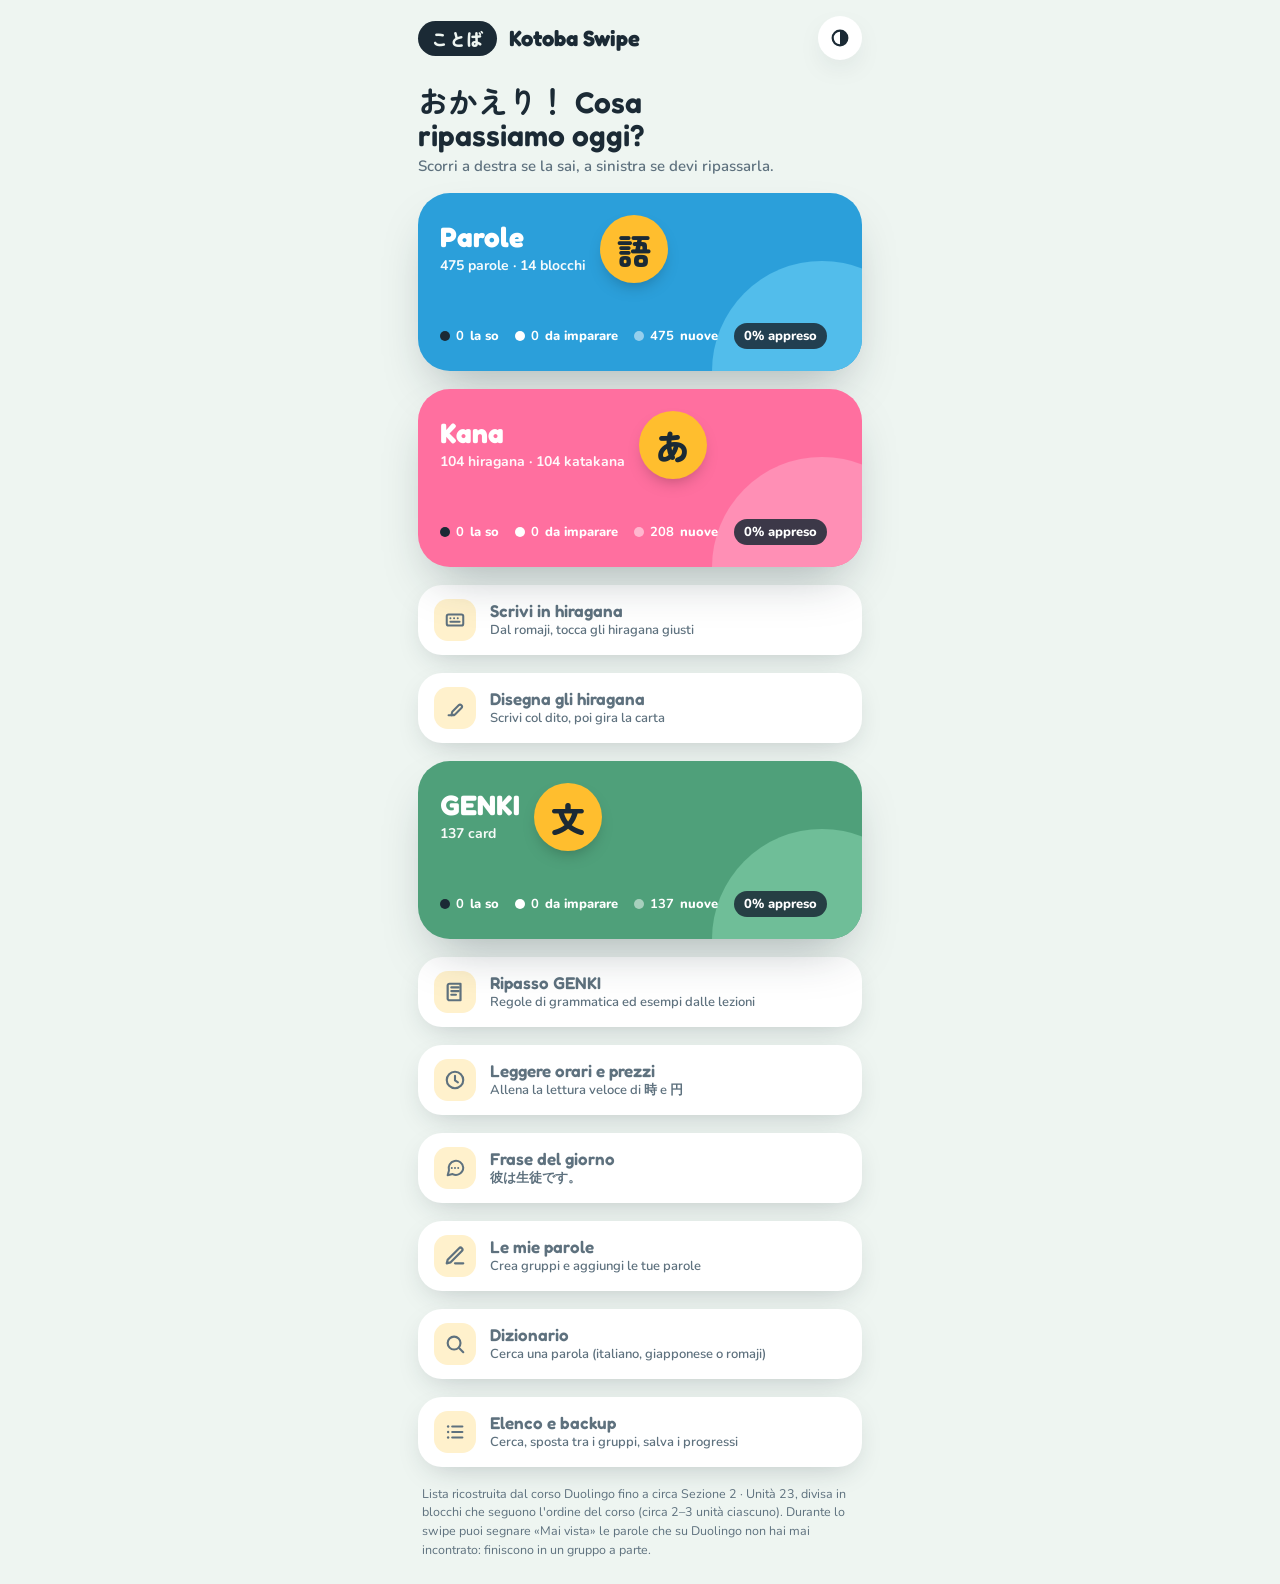
==== commit 605e3a17: "Kotoba: GENKI Lezione 2, esercizio Leggere orari/prezzi, Dizionario con tastiera hiragana Co-Authore" ====
--- a/kotoba/index.html
+++ b/kotoba/index.html
@@ -361,6 +361,27 @@
 .draw-back b{font-family:var(--jp);font-size:74px;font-weight:700;color:var(--ramune)}
 .draw-pad{display:block;width:100%;aspect-ratio:1/1;max-height:340px;margin:12px auto 0;background:var(--surface);border-radius:22px;box-shadow:var(--shadow);touch-action:none;cursor:crosshair}
 
+/* ---------- leggere orari / prezzi ---------- */
+.read-flip{perspective:1200px;margin-top:10px}
+.read-card{position:relative;height:150px;transform-style:preserve-3d;transition:transform .5s;cursor:pointer}
+.read-card.flipped{transform:rotateY(180deg)}
+.read-face{position:absolute;inset:0;display:flex;align-items:center;justify-content:center;border-radius:22px;background:var(--surface);box-shadow:var(--shadow);backface-visibility:hidden;text-align:center;padding:10px}
+.read-back{transform:rotateY(180deg)}
+.read-front{font-family:var(--jp);font-size:46px;font-weight:700;color:var(--ink);line-height:1.15;display:block}
+.read-kana{font-family:var(--jp);font-size:34px;font-weight:700;color:var(--ramune);display:block;line-height:1.2}
+.read-mean{font-size:15px;font-weight:700;color:var(--muted);display:block;margin-top:8px}
+
+/* ---------- dizionario ---------- */
+.dict-bar{display:flex;gap:8px;align-items:center;margin-bottom:10px}
+#dictInput{flex:1;min-width:0;padding:12px 14px;border-radius:14px;border:1.5px solid var(--line);background:var(--surface);color:var(--ink);font-size:15px;font-weight:600;font-family:inherit;outline:none}
+#dictInput:focus{border-color:var(--ramune)}
+#dictKbdToggle{flex:none;font-family:var(--jp);font-size:20px}
+.dict-kbd{display:flex;flex-direction:column;gap:5px;margin-bottom:12px}
+.kbd-row{display:flex;gap:5px;justify-content:center}
+.kbd-k{flex:1;min-width:0;padding:9px 2px;border:none;border-radius:10px;background:var(--surface);box-shadow:var(--shadow);font-family:var(--jp);font-size:17px;font-weight:700;color:var(--ink);cursor:pointer}
+.kbd-k.wide{flex:3}
+.dict-src{font-size:11px;font-weight:800;color:var(--muted);flex:none;align-self:center;white-space:nowrap}
+
 @media (prefers-reduced-motion: reduce){*{transition:none!important;animation:none!important}}
 </style>
 </head>
@@ -406,6 +427,10 @@
       <span class="ic"><svg viewBox="0 0 24 24" fill="none" stroke="currentColor" stroke-width="2.4" stroke-linecap="round" stroke-linejoin="round"><path d="M4 19.5V5a2 2 0 0 1 2-2h12v18H6a2 2 0 0 1-2-2z"/><path d="M8 7h8M8 11h8M8 15h5"/></svg></span>
       <span><b>Ripasso GENKI</b><span>Regole di grammatica ed esempi dalle lezioni</span></span>
     </button>
+    <button class="row-btn" id="openReading">
+      <span class="ic"><svg viewBox="0 0 24 24" fill="none" stroke="currentColor" stroke-width="2.3" stroke-linecap="round" stroke-linejoin="round"><circle cx="12" cy="12" r="9"/><path d="M12 7.5v5l3.2 2"/></svg></span>
+      <span><b>Leggere orari e prezzi</b><span>Allena la lettura veloce di 時 e 円</span></span>
+    </button>
     <button class="row-btn" id="openPhrase">
       <span class="ic"><svg viewBox="0 0 24 24" fill="none" stroke="currentColor" stroke-width="2.2" stroke-linecap="round" stroke-linejoin="round"><path d="M21 11.5a8 8 0 0 1-11.6 7.1L4 20l1.4-5.4A8 8 0 1 1 21 11.5z"/><path d="M8.5 12h.01M12 12h.01M15.5 12h.01"/></svg></span>
       <span><b>Frase del giorno</b><span id="phraseSub">Una frase al giorno con le tue parole</span></span>
@@ -413,6 +438,10 @@
     <button class="row-btn" id="openCards">
       <span class="ic"><svg viewBox="0 0 24 24" fill="none" stroke="currentColor" stroke-width="2.4" stroke-linecap="round" stroke-linejoin="round"><path d="M12 20h9"/><path d="M16.5 3.5a2.1 2.1 0 0 1 3 3L7 19l-4 1 1-4z"/></svg></span>
       <span><b>Le mie parole</b><span>Crea gruppi e aggiungi le tue parole</span></span>
+    </button>
+    <button class="row-btn" id="openDict">
+      <span class="ic"><svg viewBox="0 0 24 24" fill="none" stroke="currentColor" stroke-width="2.3" stroke-linecap="round" stroke-linejoin="round"><circle cx="11" cy="11" r="7"/><path d="M21 21l-4.3-4.3"/></svg></span>
+      <span><b>Dizionario</b><span>Cerca una parola (italiano, giapponese o romaji)</span></span>
     </button>
     <button class="row-btn" id="openList">
       <span class="ic"><svg viewBox="0 0 24 24" fill="none" stroke="currentColor" stroke-width="2.4" stroke-linecap="round"><path d="M9 6h11M9 12h11M9 18h11"/><circle cx="4.5" cy="6" r="1.3" fill="currentColor" stroke="none"/><circle cx="4.5" cy="12" r="1.3" fill="currentColor" stroke="none"/><circle cx="4.5" cy="18" r="1.3" fill="currentColor" stroke="none"/></svg></span>
@@ -606,6 +635,42 @@
       <button class="tool" id="drawNext"><svg viewBox="0 0 24 24" fill="none" stroke="currentColor" stroke-width="2.4" stroke-linecap="round" stroke-linejoin="round"><path d="M5 12h14M13 6l6 6-6 6"/></svg>Avanti</button>
     </div>
     <p class="note">Nessuno controlla il disegno: è un esercizio libero di memoria. Gira la carta per confrontare col simbolo corretto.</p>
+  </section>
+
+  <!-- LEGGERE ORARI / PREZZI -->
+  <section class="screen" id="reading" hidden>
+    <div class="bar">
+      <button class="icon-btn" id="readBack" aria-label="Indietro"><svg viewBox="0 0 24 24" fill="none" stroke="currentColor" stroke-width="2.6" stroke-linecap="round" stroke-linejoin="round"><path d="M15 5l-7 7 7 7"/></svg></button>
+      <h1>Leggere</h1>
+      <span class="hb-count" id="readScore"></span>
+    </div>
+    <div class="seg" id="readSeg"><button data-m="orari">Orari</button><button data-m="prezzi">Prezzi</button></div>
+    <p class="hello" id="readHint">Leggi ad alta voce, poi gira la carta per controllare.</p>
+    <div class="read-flip">
+      <div class="read-card" id="readCard">
+        <div class="read-face"><div><span class="df-lab" id="readLab">leggi</span><b class="read-front" id="readFront">—</b></div></div>
+        <div class="read-face read-back"><div><b class="read-kana" id="readKana">—</b><span class="read-mean" id="readMean">—</span></div></div>
+      </div>
+    </div>
+    <div class="tools" style="margin-top:6px">
+      <button class="tool" id="readReveal"><svg viewBox="0 0 24 24" fill="none" stroke="currentColor" stroke-width="2.2" stroke-linecap="round" stroke-linejoin="round"><path d="M2 12s3.5-7 10-7 10 7 10 7-3.5 7-10 7-10-7-10-7z"/><circle cx="12" cy="12" r="3"/></svg>Mostra soluzione</button>
+      <button class="tool" id="readNext"><svg viewBox="0 0 24 24" fill="none" stroke="currentColor" stroke-width="2.4" stroke-linecap="round" stroke-linejoin="round"><path d="M5 12h14M13 6l6 6-6 6"/></svg>Avanti</button>
+    </div>
+    <p class="note">Le letture irregolari (4時 yoji, 9時 kuji; 300 さんびゃく, 600 ろっぴゃく, 1000 せん…) sono quelle che fanno inciampare: ripetile finché diventano automatiche.</p>
+  </section>
+
+  <!-- DIZIONARIO -->
+  <section class="screen" id="dict" hidden>
+    <div class="bar">
+      <button class="icon-btn" id="dictBack" aria-label="Indietro"><svg viewBox="0 0 24 24" fill="none" stroke="currentColor" stroke-width="2.6" stroke-linecap="round" stroke-linejoin="round"><path d="M15 5l-7 7 7 7"/></svg></button>
+      <h1>Dizionario</h1>
+    </div>
+    <div class="dict-bar">
+      <input id="dictInput" type="text" placeholder="italiano, giapponese o romaji…" autocomplete="off" autocapitalize="off" spellcheck="false">
+      <button class="icon-btn" id="dictKbdToggle" aria-label="Tastiera hiragana">あ</button>
+    </div>
+    <div id="dictKbd" class="dict-kbd" hidden></div>
+    <div id="dictResults"></div>
   </section>
 </div>
 <div class="toast" id="toast" role="status" aria-live="polite"></div>
@@ -1534,6 +1599,63 @@
 みぎ||destra (右)|migi
 ひだり||sinistra (左)|hidari
 ドア||porta (dall'inglese "door")|doa
+@Lezione 2
+#Dimostrativi · pronomi (これ/それ/あれ/どれ)
+これ||questo (vicino a me)|kore
+それ||quello (vicino a te)|sore
+あれ||quello (laggiù, lontano)|are
+どれ||quale?|dore
+#Dimostrativi · + nome (この/その/あの/どの)
+この||questo… (+ nome, vicino a me)|kono
+その||quel… (+ nome, vicino a te)|sono
+あの||quel… (+ nome, laggiù)|ano
+どの||quale… (+ nome)?|dono
+#Dimostrativi · luoghi (ここ/そこ/あそこ/どこ)
+ここ||qui|koko
+そこ||lì (vicino a te)|soko
+あそこ||laggiù|asoko
+どこ||dove?|doko
+#Dimostrativi · cortese (こちら…)
+こちら||di qua / questo (cortese)|kochira
+そちら||di là / codesto (cortese)|sochira
+あちら||laggiù / quello (cortese)|achira
+どちら||dove / quale (cortese)|dochira
+だれ||chi?|dare
+#Lezione 2 · Cose
+もの||cosa / oggetto|mono
+さいふ||portafoglio|saifu
+とけい||orologio|tokee
+かばん||borsa|kaban
+ノート||quaderno|nooto
+ペン||penna|pen
+えんぴつ||matita|enpitsu
+ぼうし||cappello|booshi
+ジーンズ||jeans|jiinzu
+Tシャツ||maglietta|tii shatsu
+じてんしゃ||bicicletta|jitensha
+しんぶん||giornale|shinbun
+#Lezione 2 · Luoghi
+ぎんこう||banca|ginkoo
+びょういん||ospedale|byooin
+ゆうびんきょく||ufficio postale|yuubinkyoku
+としょかん||biblioteca|toshokan
+デパート||grande magazzino|depaato
+スーパー||supermercato|suupaa
+レストラン||ristorante|resutoran
+きっさてん||caffè (il locale)|kissaten
+ホテル||hotel|hoteru
+コンビニ||minimarket (konbini)|konbini
+うち||casa|uchi
+#Lezione 2 · Utili
+いくら||quanto costa?|ikura
+たかい||caro / costoso|takai
+じゃあ||allora… / be'|jaa
+#Lezione 2 · Frasi
+これは なんですか。||cos'è questo?|kore wa nan desu ka
+それは とけいです。||quello è un orologio.|sore wa tokee desu
+この かばんは いくらですか。||quanto costa questa borsa?|kono kaban wa ikura desu ka
+ぎんこうは どこですか。||dov'è la banca?|ginkoo wa doko desu ka
+おてあらいは あそこです。||il bagno è laggiù.|otearai wa asoko desu
 `;
 
 const ITEMS = [], BLOCKS = [], GENKI_CHAPTERS = [];
@@ -1680,7 +1802,7 @@
 matchMedia('(prefers-color-scheme: dark)').addEventListener('change', ()=>{ if(themeMode==='auto') applyTheme(); });
 
 /* ================= NAV ================= */
-const screens=['home','setup','study','done','list','cards','phrase','ripasso','build','draw'];
+const screens=['home','setup','study','done','list','cards','phrase','ripasso','build','draw','reading','dict'];
 let current='home', navDepth=0;
 function _show(name){ screens.forEach(s=>$(s).hidden = s!==name); current=name; window.scrollTo(0,0); }
 function renderFor(name){
@@ -1691,6 +1813,8 @@
   else if(name==='ripasso') renderRipasso();
   else if(name==='build'){ if(build) renderBuild(); }
   else if(name==='draw'){ if(draw) renderDraw(); }
+  else if(name==='reading'){ if(reading) renderReading(); }
+  else if(name==='dict') renderDict();
   else if(name==='phrase'){ const p=loadPhrase(); if(p && p.date===todayStr()) renderPhrase(p); }
 }
 // Tasto "Indietro" (Android/browser): naviga tra le schermate invece di uscire dall'app.
@@ -2494,6 +2618,110 @@
 $('drawReveal').onclick=()=>{ if(!draw) return; draw.revealed=!draw.revealed; renderDraw(); };
 $('drawClear').onclick=()=>{ clearPad(); };
 $('drawNext').onclick=()=>{ if(!draw) return; draw.i++; showDraw(); };
+
+/* ---------- leggere orari / prezzi (lettura veloce) ---------- */
+const ORARI = [
+  {jp:'1時', k:'いちじ', it:'1:00 · ichi-ji'},
+  {jp:'2時', k:'にじ', it:'2:00 · ni-ji'},
+  {jp:'3時', k:'さんじ', it:'3:00 · san-ji'},
+  {jp:'4時', k:'よじ', it:'4:00 · IRREGOLARE: yo-ji (non yon-ji)'},
+  {jp:'5時', k:'ごじ', it:'5:00 · go-ji'},
+  {jp:'6時', k:'ろくじ', it:'6:00 · roku-ji'},
+  {jp:'7時', k:'しちじ', it:'7:00 · shichi-ji'},
+  {jp:'8時', k:'はちじ', it:'8:00 · hachi-ji'},
+  {jp:'9時', k:'くじ', it:'9:00 · IRREGOLARE: ku-ji (non kyuu-ji)'},
+  {jp:'10時', k:'じゅうじ', it:'10:00 · juu-ji'},
+  {jp:'11時', k:'じゅういちじ', it:'11:00 · juuichi-ji'},
+  {jp:'12時', k:'じゅうにじ', it:'12:00 · juuni-ji'},
+  {jp:'7時半', k:'しちじはん', it:'7:30 · le 7 e mezza (han = mezza)'},
+  {jp:'4時半', k:'よじはん', it:'4:30'},
+  {jp:'10時半', k:'じゅうじはん', it:'10:30'},
+  {jp:'午前6時', k:'ごぜん ろくじ', it:'6:00 del mattino (gozen = AM)'},
+  {jp:'午後3時', k:'ごご さんじ', it:'15:00 · 3 del pomeriggio (gogo = PM)'},
+  {jp:'4時15分', k:'よじ じゅうごふん', it:'4:15'},
+  {jp:'9時45分', k:'くじ よんじゅうごふん', it:'9:45'},
+  {jp:'何時ですか', k:'なんじですか', it:'che ore sono? (nan-ji)'},
+];
+const PREZZI = [
+  {jp:'100円', k:'ひゃくえん', it:'100 yen · hyaku'},
+  {jp:'200円', k:'にひゃくえん', it:'200 yen · ni-hyaku'},
+  {jp:'300円', k:'さんびゃくえん', it:'300 yen · IRREGOLARE: san-byaku'},
+  {jp:'400円', k:'よんひゃくえん', it:'400 yen · yon-hyaku'},
+  {jp:'500円', k:'ごひゃくえん', it:'500 yen · go-hyaku'},
+  {jp:'600円', k:'ろっぴゃくえん', it:'600 yen · IRREGOLARE: rop-pyaku'},
+  {jp:'700円', k:'ななひゃくえん', it:'700 yen · nana-hyaku'},
+  {jp:'800円', k:'はっぴゃくえん', it:'800 yen · IRREGOLARE: hap-pyaku'},
+  {jp:'900円', k:'きゅうひゃくえん', it:'900 yen · kyuu-hyaku'},
+  {jp:'1000円', k:'せんえん', it:'1000 yen · sen (non ichi-sen)'},
+  {jp:'2000円', k:'にせんえん', it:'2000 yen · ni-sen'},
+  {jp:'3000円', k:'さんぜんえん', it:'3000 yen · IRREGOLARE: san-zen'},
+  {jp:'8000円', k:'はっせんえん', it:'8000 yen · IRREGOLARE: has-sen'},
+  {jp:'10000円', k:'いちまんえん', it:'10.000 yen · ichi-man'},
+  {jp:'1200円', k:'せんにひゃくえん', it:'1200 yen · sen-ni-hyaku'},
+  {jp:'680円', k:'ろっぴゃくはちじゅうえん', it:'680 yen'},
+  {jp:'1500円', k:'せんごひゃくえん', it:'1500 yen'},
+  {jp:'3800円', k:'さんぜんはっぴゃくえん', it:'3800 yen'},
+  {jp:'いくらですか', k:'いくらですか', it:'quanto costa? (ikura)'},
+];
+let reading=null;
+function startReading(mode){ const pool=(mode==='prezzi'?PREZZI:ORARI); reading={mode, queue:shuffle(pool.slice()), i:0, item:null, revealed:false}; showReading(); }
+function showReading(){
+  if(!reading.queue.length) return;
+  if(reading.i>=reading.queue.length){ reading.i=0; reading.queue=shuffle(reading.queue); }
+  reading.item=reading.queue[reading.i]; reading.revealed=false; renderReading();
+}
+function renderReading(){
+  const it=reading.item; if(!it) return;
+  $('readFront').textContent=it.jp;
+  $('readKana').textContent=it.k;
+  $('readMean').textContent=it.it;
+  $('readCard').classList.toggle('flipped', reading.revealed);
+  $('readReveal').lastChild.textContent = reading.revealed?'Nascondi':'Mostra soluzione';
+  $('readScore').textContent=`${reading.i+1} / ${reading.queue.length}`;
+  $('readLab').textContent = reading.mode==='prezzi' ? 'leggi il prezzo' : "leggi l'ora";
+  $('readSeg').querySelectorAll('button').forEach(b=>b.setAttribute('aria-pressed', b.dataset.m===reading.mode));
+}
+$('openReading').onclick=()=>{ show('reading'); startReading(reading?reading.mode:'orari'); };
+$('readBack').onclick=()=>{ show('home'); };
+$('readSeg').addEventListener('click',e=>{ const b=e.target.closest('button[data-m]'); if(!b) return; startReading(b.dataset.m); });
+$('readCard').onclick=()=>{ if(!reading) return; reading.revealed=!reading.revealed; renderReading(); };
+$('readReveal').onclick=()=>{ if(!reading) return; reading.revealed=!reading.revealed; renderReading(); };
+$('readNext').onclick=()=>{ if(!reading) return; reading.i++; showReading(); };
+
+/* ---------- dizionario (ricerca significato) ---------- */
+function dictSrc(x){ return x.custom?'Le mie parole': x.d==='w'?'Parole': x.d==='g'?'GENKI': x.d==='h'?'Hiragana': x.d==='k'?'Katakana':''; }
+function renderDict(){
+  const box=$('dictResults'); if(!box) return;
+  const q=$('dictInput').value.trim().toLowerCase();
+  if(!q){ box.innerHTML='<div class="empty">Scrivi una parola per cercarne il significato.</div>'; return; }
+  const rows=ITEMS.filter(x=>[x.jp,x.kana,x.ro,x.it].some(v=>v && String(v).toLowerCase().includes(q))).slice(0,80);
+  if(!rows.length){ box.innerHTML='<div class="empty">Nessun risultato</div>'; return; }
+  box.innerHTML=rows.map(x=>{
+    const reading=[(x.kana&&x.kana!==x.jp)?x.kana:'', x.ro].filter(Boolean).join(' · ');
+    const mean=x.it?(' — '+x.it):'';
+    return `<div class="item"><div class="w"><span class="jp">${esc(x.jp)}</span><small>${esc(reading)}${esc(mean)}</small></div><span class="dict-src">${esc(dictSrc(x))}</span></div>`;
+  }).join('');
+}
+function buildDictKbd(){
+  const ids=['a','ka','sa','ta','na','ha','ma','ya','ra','wa'];
+  const rows=KANA_ROWS.filter(r=>ids.includes(r.id));
+  let html='';
+  rows.forEach(r=>{ html+='<div class="kbd-row">'+r.h.map(c=>`<button class="kbd-k" data-c="${c}">${c}</button>`).join('')+'</div>'; });
+  html+='<div class="kbd-row"><button class="kbd-k wide" data-c=" ">␣</button><button class="kbd-k" data-act="back">⌫</button><button class="kbd-k" data-act="clear">✕</button></div>';
+  $('dictKbd').innerHTML=html;
+}
+$('openDict').onclick=()=>{ show('dict'); buildDictKbd(); renderDict(); };
+$('dictBack').onclick=()=>{ show('home'); };
+$('dictInput').addEventListener('input',renderDict);
+$('dictKbdToggle').onclick=()=>{ $('dictKbd').hidden=!$('dictKbd').hidden; };
+$('dictKbd').addEventListener('click',e=>{
+  const b=e.target.closest('button'); if(!b) return;
+  const inp=$('dictInput');
+  if(b.dataset.act==='back') inp.value=inp.value.slice(0,-1);
+  else if(b.dataset.act==='clear') inp.value='';
+  else if(b.dataset.c!=null) inp.value+=b.dataset.c;
+  renderDict();
+});
 $('phraseSettings').onclick=openAiSettings;
 $('phraseShuffle').onclick=()=>{ showBankPhrase(PHRASES.length?Math.floor(Math.random()*PHRASES.length):null); };
 $('phraseAI').onclick=()=>{ if(aiCfg().key) genPhrase(); else openAiSettings(); };
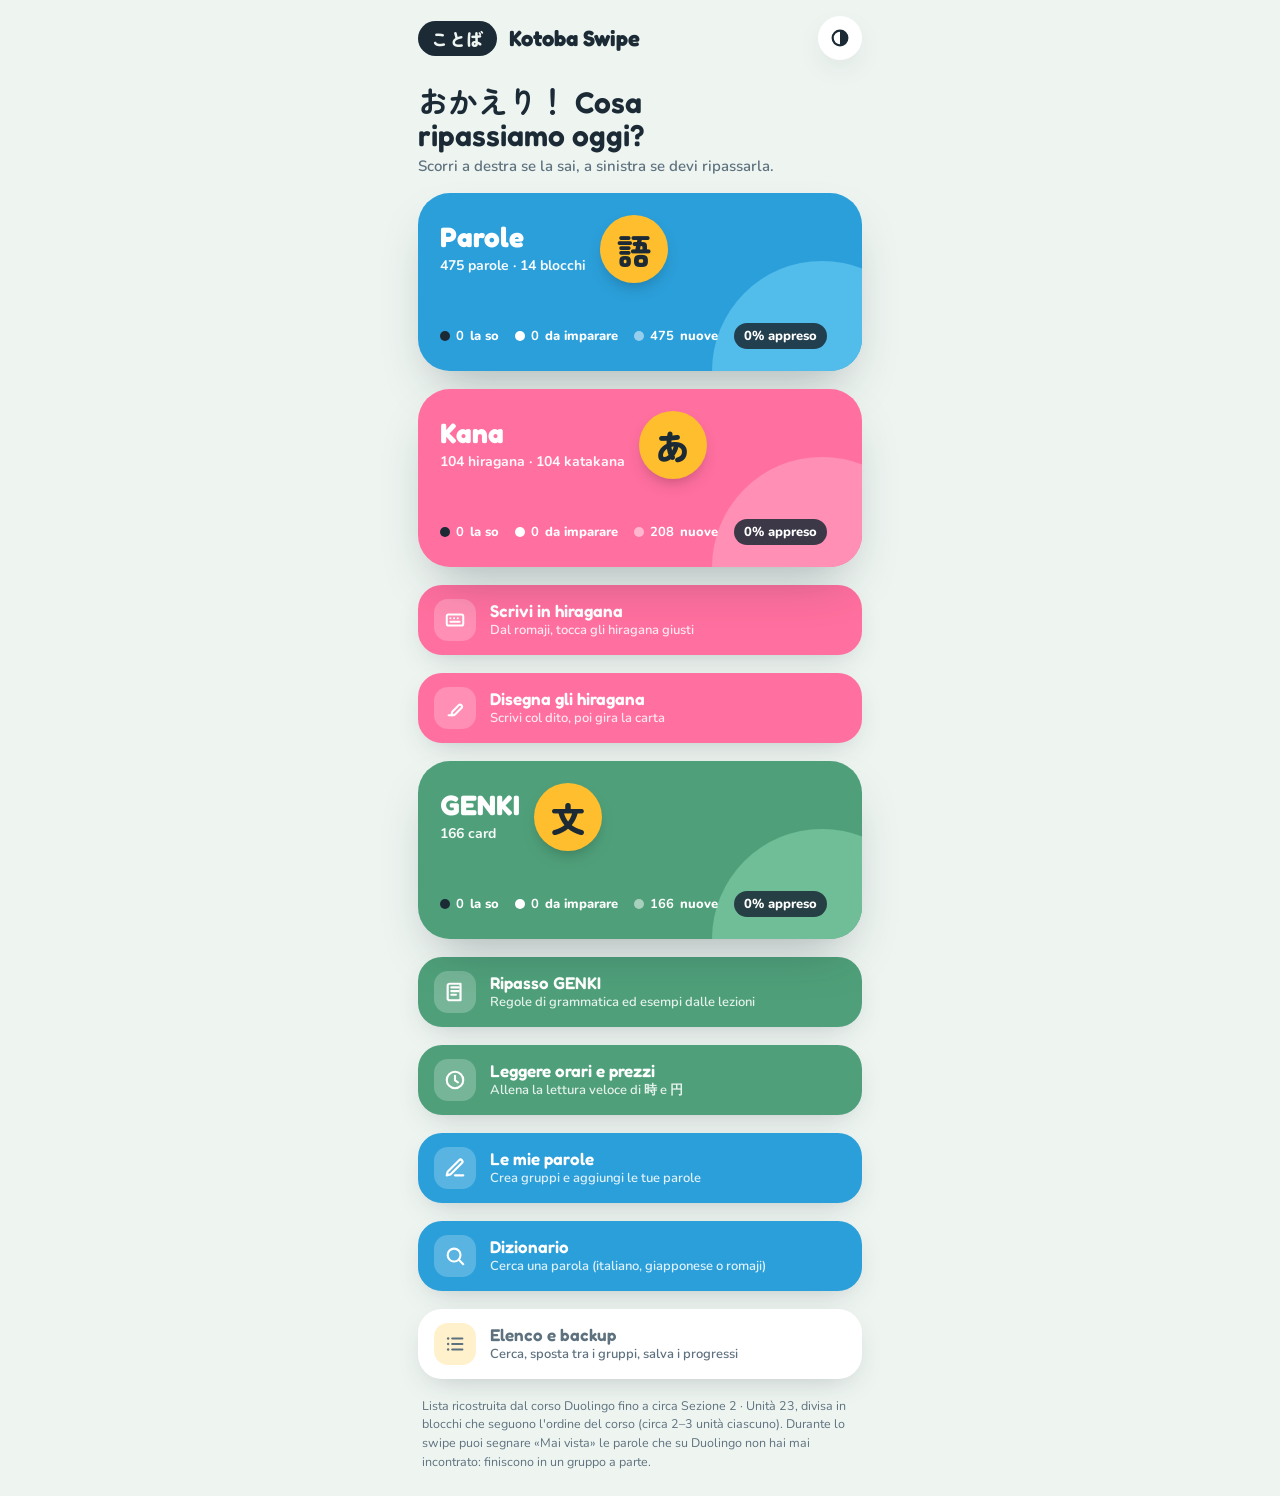
==== commit b3a05f16: "updates on app" ====
--- a/kotoba/index.html
+++ b/kotoba/index.html
@@ -113,6 +113,14 @@
 .row-btn .ic svg{width:22px;height:22px;display:block}
 .row-btn b{display:block;font-family:var(--display);font-size:17px;font-weight:600}
 .row-btn span{font-size:13px;color:var(--muted);font-weight:600}
+.row-btn.t-parole{background:#2B9FDA}
+.row-btn.t-kana{background:#FF6F9F}
+.row-btn.t-genki{background:#4FA07A}
+.row-btn.t-parole b,.row-btn.t-kana b,.row-btn.t-genki b{color:#fff}
+.row-btn.t-parole span,.row-btn.t-kana span,.row-btn.t-genki span{color:rgba(255,255,255,.85)}
+.row-btn.t-parole .ic,.row-btn.t-kana .ic,.row-btn.t-genki .ic{background:rgba(255,255,255,.22);color:#fff}
+#readFmtSeg{margin-top:8px}
+#readFmtSeg button{font-size:13px}
 .note{font-size:12.5px;color:var(--muted);line-height:1.5;margin:0;padding-inline:4px}
 
 /* ---------- setup ---------- */
@@ -409,11 +417,11 @@
       <div class="meter" id="kanaMeter"></div>
       <div class="legend" id="kanaLegend"></div>
     </button>
-    <button class="row-btn" id="openBuild">
+    <button class="row-btn t-kana" id="openBuild">
       <span class="ic"><svg viewBox="0 0 24 24" fill="none" stroke="currentColor" stroke-width="2.2" stroke-linecap="round" stroke-linejoin="round"><rect x="3" y="6" width="18" height="12" rx="2"/><path d="M7 10h.01M11 10h.01M15 10h.01M7 14h10"/></svg></span>
       <span><b>Scrivi in hiragana</b><span>Dal romaji, tocca gli hiragana giusti</span></span>
     </button>
-    <button class="row-btn" id="openDraw">
+    <button class="row-btn t-kana" id="openDraw">
       <span class="ic"><svg viewBox="0 0 24 24" fill="none" stroke="currentColor" stroke-width="2.2" stroke-linecap="round" stroke-linejoin="round"><path d="M12 19l7-7a2.1 2.1 0 0 0-3-3l-7 7-1 4z"/><path d="M5 20h6"/></svg></span>
       <span><b>Disegna gli hiragana</b><span>Scrivi col dito, poi gira la carta</span></span>
     </button>
@@ -423,23 +431,19 @@
       <div class="meter" id="genkiMeter"></div>
       <div class="legend" id="genkiLegend"></div>
     </button>
-    <button class="row-btn" id="openRipasso">
+    <button class="row-btn t-genki" id="openRipasso">
       <span class="ic"><svg viewBox="0 0 24 24" fill="none" stroke="currentColor" stroke-width="2.4" stroke-linecap="round" stroke-linejoin="round"><path d="M4 19.5V5a2 2 0 0 1 2-2h12v18H6a2 2 0 0 1-2-2z"/><path d="M8 7h8M8 11h8M8 15h5"/></svg></span>
       <span><b>Ripasso GENKI</b><span>Regole di grammatica ed esempi dalle lezioni</span></span>
     </button>
-    <button class="row-btn" id="openReading">
+    <button class="row-btn t-genki" id="openReading">
       <span class="ic"><svg viewBox="0 0 24 24" fill="none" stroke="currentColor" stroke-width="2.3" stroke-linecap="round" stroke-linejoin="round"><circle cx="12" cy="12" r="9"/><path d="M12 7.5v5l3.2 2"/></svg></span>
       <span><b>Leggere orari e prezzi</b><span>Allena la lettura veloce di 時 e 円</span></span>
     </button>
-    <button class="row-btn" id="openPhrase">
-      <span class="ic"><svg viewBox="0 0 24 24" fill="none" stroke="currentColor" stroke-width="2.2" stroke-linecap="round" stroke-linejoin="round"><path d="M21 11.5a8 8 0 0 1-11.6 7.1L4 20l1.4-5.4A8 8 0 1 1 21 11.5z"/><path d="M8.5 12h.01M12 12h.01M15.5 12h.01"/></svg></span>
-      <span><b>Frase del giorno</b><span id="phraseSub">Una frase al giorno con le tue parole</span></span>
-    </button>
-    <button class="row-btn" id="openCards">
+    <button class="row-btn t-parole" id="openCards">
       <span class="ic"><svg viewBox="0 0 24 24" fill="none" stroke="currentColor" stroke-width="2.4" stroke-linecap="round" stroke-linejoin="round"><path d="M12 20h9"/><path d="M16.5 3.5a2.1 2.1 0 0 1 3 3L7 19l-4 1 1-4z"/></svg></span>
       <span><b>Le mie parole</b><span>Crea gruppi e aggiungi le tue parole</span></span>
     </button>
-    <button class="row-btn" id="openDict">
+    <button class="row-btn t-parole" id="openDict">
       <span class="ic"><svg viewBox="0 0 24 24" fill="none" stroke="currentColor" stroke-width="2.3" stroke-linecap="round" stroke-linejoin="round"><circle cx="11" cy="11" r="7"/><path d="M21 21l-4.3-4.3"/></svg></span>
       <span><b>Dizionario</b><span>Cerca una parola (italiano, giapponese o romaji)</span></span>
     </button>
@@ -569,21 +573,6 @@
     </div>
     <div id="myWords"></div>
   </section>
-  <!-- FRASE DEL GIORNO -->
-  <section class="screen" id="phrase" hidden>
-    <div class="bar">
-      <button class="icon-btn" id="phraseBack" aria-label="Indietro"><svg viewBox="0 0 24 24" fill="none" stroke="currentColor" stroke-width="2.6" stroke-linecap="round" stroke-linejoin="round"><path d="M15 5l-7 7 7 7"/></svg></button>
-      <h1>Frase del giorno</h1>
-      <button class="icon-btn" id="phraseSettings" aria-label="Impostazioni IA"><svg viewBox="0 0 24 24" fill="none" stroke="currentColor" stroke-width="2.2" stroke-linecap="round"><path d="M4 21v-7M4 10V3M12 21v-9M12 8V3M20 21v-5M20 12V3M1.5 14h5M9.5 8h5M17.5 16h5"/></svg></button>
-    </div>
-    <div id="phraseBox"></div>
-    <div class="tools" style="margin-top:2px">
-      <button class="tool" id="phraseShuffle"><svg viewBox="0 0 24 24" fill="none" stroke="currentColor" stroke-width="2.4" stroke-linecap="round" stroke-linejoin="round"><path d="M21 12a9 9 0 1 1-2.6-6.4M21 4v4h-4"/></svg>Altra frase</button>
-      <button class="tool" id="phraseAI"><svg viewBox="0 0 24 24" fill="none" stroke="currentColor" stroke-width="2.2" stroke-linecap="round" stroke-linejoin="round"><path d="M12 3l1.8 4.9L18.7 9.7 13.8 11.5 12 16.4 10.2 11.5 5.3 9.7 10.2 7.9z"/><path d="M19 15l.7 1.9L21.6 17.6l-1.9.7L19 20.2l-.7-1.9L16.4 17.6l1.9-.7z"/></svg>Con IA</button>
-    </div>
-    <p class="note">Ripeti questa frase durante il giorno — ad alta voce, mentre cammini, prima di dormire. Domani ne arriva una nuova con parole diverse e tempi verbali diversi.</p>
-  </section>
-
   <!-- RIPASSO GENKI -->
   <section class="screen" id="ripasso" hidden>
     <div class="bar">
@@ -645,6 +634,7 @@
       <span class="hb-count" id="readScore"></span>
     </div>
     <div class="seg" id="readSeg"><button data-m="orari">Orari</button><button data-m="prezzi">Prezzi</button></div>
+    <div class="seg" id="readFmtSeg" hidden><button data-f="ro">Rōmaji</button><button data-f="hira">かな</button><button data-f="kanji">漢字</button><button data-f="all">Tutti</button></div>
     <p class="hello" id="readHint">Leggi ad alta voce, poi gira la carta per controllare.</p>
     <div class="read-flip">
       <div class="read-card" id="readCard">
@@ -1606,10 +1596,10 @@
 あれ||quello (laggiù, lontano)|are
 どれ||quale?|dore
 #Dimostrativi · + nome (この/その/あの/どの)
-この||questo… (+ nome, vicino a me)|kono
-その||quel… (+ nome, vicino a te)|sono
-あの||quel… (+ nome, laggiù)|ano
-どの||quale… (+ nome)?|dono
+この〜||questo… (+ nome, vicino a me)|kono
+その〜||quel… (+ nome, vicino a te)|sono
+あの〜||quel… (+ nome, laggiù)|ano
+どの〜||quale… (+ nome)?|dono
 #Dimostrativi · luoghi (ここ/そこ/あそこ/どこ)
 ここ||qui|koko
 そこ||lì (vicino a te)|soko
@@ -1656,6 +1646,39 @@
 この かばんは いくらですか。||quanto costa questa borsa?|kono kaban wa ikura desu ka
 ぎんこうは どこですか。||dov'è la banca?|ginkoo wa doko desu ka
 おてあらいは あそこです。||il bagno è laggiù.|otearai wa asoko desu
+@Numeri e saluti
+#Numeri 0-10
+ゼロ／れい||zero|zero / ree
+いち||uno|ichi
+に||due|ni
+さん||tre|san
+よん／し||quattro|yon / shi
+ご||cinque|go
+ろく||sei|roku
+なな／しち||sette|nana / shichi
+はち||otto|hachi
+きゅう／く||nove|kyuu / ku
+じゅう||dieci|juu
+#Saluti
+おはよう||ciao (buongiorno, informale)|ohayoo
+こんにちは||buongiorno / salve|konnichiwa
+こんばんは||buonasera|konbanwa
+さようなら||arrivederci|sayoonara
+おやすみなさい||buonanotte|oyasuminasai
+ありがとう ございます||grazie|arigatoo gozaimasu
+すみません||scusi / mi scusi|sumimasen
+いってきます||esco (vado e torno)|ittekimasu
+いってらっしゃい||a dopo (a chi esce)|itterasshai
+ただいま||sono tornato/a|tadaima
+おかえりなさい||bentornato/a|okaerinasai
+はじめまして||piacere (la prima volta)|hajimemashite
+よろしく おねがいします||piacere di conoscerti|yoroshiku onegaishimasu
+#Lezione 1 · parole in più
+いま||ora / adesso|ima
+～じん||…nazionalità (es. にほんじん)|-jin
+～ご||…lingua (es. にほんご)|-go
+～さい||…anni (età)|-sai
+いいえ||no|iie
 `;
 
 const ITEMS = [], BLOCKS = [], GENKI_CHAPTERS = [];
@@ -1745,8 +1768,8 @@
 const LS_KEY='kotoba-swipe-v1', PREF_KEY='kotoba-swipe-prefs', THEME_KEY='kotoba-theme';
 let state = {v:1, updatedAt:0, s:{}};
 try{ const j=JSON.parse(localStorage.getItem(LS_KEY)); if(j && j.s) state=j; }catch(e){}
-const KG_DEFAULT = ['a','ka','sa','ta','na','ha'];
-let prefs = {deck:'w', kk:'kana', group:'n', dir:'f', len:20, blocks:[], gch:[], kkScript:'h', kgroups:{h:KG_DEFAULT.slice(), k:[]}};
+const KG_DEFAULT = ['a','ka','sa','ta','na','ha','ma','ya','ra','wa'];
+let prefs = {deck:'w', kk:'kana', group:'n', dir:'f', len:20, blocks:[], gch:[], kkScript:'h', kgroups:{h:KG_DEFAULT.slice(), k:[]}, readFmt:'all'};
 try{ Object.assign(prefs, JSON.parse(localStorage.getItem(PREF_KEY))||{}); }catch(e){}
 if(!Array.isArray(prefs.blocks)) prefs.blocks=[];
 if(!Array.isArray(prefs.gch)) prefs.gch=[];
@@ -1754,6 +1777,8 @@
 if(!prefs.kgroups || typeof prefs.kgroups!=='object') prefs.kgroups={h:KG_DEFAULT.slice(), k:[]};
 if(!Array.isArray(prefs.kgroups.h)) prefs.kgroups.h=KG_DEFAULT.slice();
 if(!Array.isArray(prefs.kgroups.k)) prefs.kgroups.k=[];
+if(!prefs.hExtV2){ ['ma','ya','ra','wa'].forEach(id=>{ if(!prefs.kgroups.h.includes(id)) prefs.kgroups.h.push(id); }); prefs.hExtV2=1; }
+if(prefs.readFmt==null) prefs.readFmt='all';
 const savePrefs=()=>{ try{localStorage.setItem(PREF_KEY,JSON.stringify(prefs));}catch(e){} };
 const st = id => state.s[id] || 'n';
 function persist(){ try{ localStorage.setItem(LS_KEY, JSON.stringify(state)); }catch(e){ toast('Impossibile salvare: spazio del browser non disponibile'); } touch(); }
@@ -1802,7 +1827,7 @@
 matchMedia('(prefers-color-scheme: dark)').addEventListener('change', ()=>{ if(themeMode==='auto') applyTheme(); });
 
 /* ================= NAV ================= */
-const screens=['home','setup','study','done','list','cards','phrase','ripasso','build','draw','reading','dict'];
+const screens=['home','setup','study','done','list','cards','ripasso','build','draw','reading','dict'];
 let current='home', navDepth=0;
 function _show(name){ screens.forEach(s=>$(s).hidden = s!==name); current=name; window.scrollTo(0,0); }
 function renderFor(name){
@@ -1815,7 +1840,6 @@
   else if(name==='draw'){ if(draw) renderDraw(); }
   else if(name==='reading'){ if(reading) renderReading(); }
   else if(name==='dict') renderDict();
-  else if(name==='phrase'){ const p=loadPhrase(); if(p && p.date===todayStr()) renderPhrase(p); }
 }
 // Tasto "Indietro" (Android/browser): naviga tra le schermate invece di uscire dall'app.
 function show(name){
@@ -1842,7 +1866,6 @@
   $('kanaSub').textContent = `${ITEMS.filter(x=>x.d==='h').length} hiragana · ${ITEMS.filter(x=>x.d==='k').length} katakana`;
   $('genkiSub').textContent = `${cg.t} card`;
   meter($('wordsMeter'),$('wordsLegend'),cw); meter($('kanaMeter'),$('kanaLegend'),ck); meter($('genkiMeter'),$('genkiLegend'),cg);
-  const ps=$('phraseSub'); if(ps){ const p=loadPhrase(); ps.textContent = (p&&p.date===todayStr()&&p.jp) ? p.jp : (PHRASES.length ? PHRASES[bankIndexForToday()].jp : 'Una frase al giorno con le tue parole'); }
 }
 $('deckWords').onclick=()=>{ prefs.deck='w'; savePrefs(); renderSetup(); show('setup'); };
 $('deckKana').onclick=()=>{ prefs.deck='kk'; savePrefs(); renderSetup(); show('setup'); };
@@ -2395,8 +2418,6 @@
   $('ai_save').onclick=()=>{ const x=aiCfg(); x.key=$('ai_key').value.trim(); x.model=$('ai_model').value.trim()||'gemini-2.0-flash-lite'; saveAiCfg(x); closeModal(); toast('Salvato');
     if(current==='phrase'){ const p=loadPhrase(); if(p&&p.date===todayStr()) renderPhrase(p); else if(x.key) genPhrase(); else renderPhraseEmpty(true); } };
 }
-$('openPhrase').onclick=openPhrase;
-$('phraseBack').onclick=()=>{ renderHome(); show('home'); };
 
 /* ---------- ripasso GENKI (sintesi grammaticale delle lezioni) ---------- */
 const GENKI_REVIEW = [
@@ -2422,6 +2443,33 @@
       { pat:'… さん', patRo:'… san', mean:'suffisso di cortesia',
         note:'さん (san) va DOPO il nome della persona (es. やましたさん, Yamashita-san). Non si usa MAI riferendosi a sé stessi.',
         ex:[ ['やましたさんは せんせいです。','Yamashita san wa sensee desu.','Il signor Yamashita è un insegnante.'] ] },
+    ]
+  },
+  {
+    title:'Lezione 2', sub:'Comprare · pp. 58-61',
+    points:[
+      { pat:'これ / それ / あれ', patRo:'kore / sore / are', mean:'pronomi dimostrativi',
+        note:'これ (kore) = questo (vicino a me); それ (sore) = quello (vicino a te); あれ (are) = quello (lontano da entrambi); どれ (dore) = quale. Stanno da soli, come un nome.',
+        ex:[ ['これは にほんごの ほんです。','Kore wa nihongo no hon desu.','Questo è un libro di giapponese.'],
+             ['それは いくらですか。','Sore wa ikura desu ka.','Quanto costa quello?'] ] },
+      { pat:'この / その / あの + Nome', patRo:'kono / sono / ano + N', mean:'questo/quel + nome',
+        note:'この / その / あの NON stanno da soli: vanno SEMPRE davanti a un nome. この ほん = questo libro; あの ひと = quella persona (laggiù). どの = quale (+ nome).',
+        ex:[ ['この とけいは たかいです。','Kono tokee wa takai desu.','Questo orologio è caro.'],
+             ['あの ひとは だれですか。','Ano hito wa dare desu ka.','Chi è quella persona?'] ] },
+      { pat:'ここ / そこ / あそこ', patRo:'koko / soko / asoko', mean:'luoghi: qui / lì / laggiù',
+        note:'ここ qui, そこ lì (vicino a te), あそこ laggiù, どこ dove. Versione cortese: こちら / そちら / あちら / どちら.',
+        ex:[ ['ぎんこうは どこですか。','Ginkoo wa doko desu ka.','Dov’è la banca?'],
+             ['トイレは あそこです。','Toire wa asoko desu.','Il bagno è laggiù.'] ] },
+      { pat:'…の / だれの', patRo:'… no / dare no', mean:'di chi è (possesso)',
+        note:'の lega due nomi (A の B = B di A) e dice di chi è una cosa. だれの = di chi. Il secondo nome si può omettere: わたしの = il mio.',
+        ex:[ ['これは だれの かさですか。','Kore wa dare no kasa desu ka.','Di chi è questo ombrello?'],
+             ['メアリーさんのです。','Mearii san no desu.','È di Mary.'] ] },
+      { pat:'… も', patRo:'… mo', mean:'anche',
+        note:'も (mo) significa "anche" e SOSTITUISCE は o を dopo la parola. それも ください = anche quello, per favore.',
+        ex:[ ['これも にほんごの ほんです。','Kore mo nihongo no hon desu.','Anche questo è un libro di giapponese.'] ] },
+      { pat:'… じゃないです', patRo:'… ja nai desu', mean:'negazione di です',
+        note:'La forma negativa cortese di です è じゃないです (o じゃありません). がくせいじゃないです = non sono uno studente.',
+        ex:[ ['わたしは せんせいじゃないです。','Watashi wa sensee ja nai desu.','Io non sono un insegnante.'] ] },
     ]
   }
 ];
@@ -2504,6 +2552,26 @@
   {jp:'はこ の なか',ro:'hako no naka',it:'dentro la scatola'},
   {jp:'いし の いえ',ro:'ishi no ie',it:'casa di pietra'},
   {jp:'ねこ の こえ',ro:'neko no koe',it:'la voce del gatto'},
+  {jp:'やま',ro:'yama',it:'montagna'},
+  {jp:'うみ',ro:'umi',it:'mare'},
+  {jp:'そら',ro:'sora',it:'cielo'},
+  {jp:'とり',ro:'tori',it:'uccello'},
+  {jp:'みみ',ro:'mimi',it:'orecchie'},
+  {jp:'あめ',ro:'ame',it:'pioggia / caramella'},
+  {jp:'ゆき',ro:'yuki',it:'neve'},
+  {jp:'くるま',ro:'kuruma',it:'automobile'},
+  {jp:'みかん',ro:'mikan',it:'mandarino'},
+  {jp:'まち',ro:'machi',it:'città'},
+  {jp:'もり',ro:'mori',it:'bosco'},
+  {jp:'ゆめ',ro:'yume',it:'sogno'},
+  {jp:'よる',ro:'yoru',it:'notte / sera'},
+  {jp:'はる',ro:'haru',it:'primavera'},
+  {jp:'なまえ',ro:'namae',it:'nome'},
+  {jp:'やさい',ro:'yasai',it:'verdura'},
+  {jp:'わたし',ro:'watashi',it:'io'},
+  {jp:'やま と うみ',ro:'yama to umi',it:'montagna e mare'},
+  {jp:'あおい そら',ro:'aoi sora',it:'cielo azzurro'},
+  {jp:'あかい とり',ro:'akai tori',it:'uccello rosso'},
 ];
 let build=null;
 const hiraganaSet = () => new Set(ITEMS.filter(x=>x.d==='h' && (prefs.kgroups.h||[]).includes(x.grp)).map(x=>x.jp));
@@ -2621,26 +2689,25 @@
 
 /* ---------- leggere orari / prezzi (lettura veloce) ---------- */
 const ORARI = [
-  {jp:'1時', k:'いちじ', it:'1:00 · ichi-ji'},
-  {jp:'2時', k:'にじ', it:'2:00 · ni-ji'},
-  {jp:'3時', k:'さんじ', it:'3:00 · san-ji'},
-  {jp:'4時', k:'よじ', it:'4:00 · IRREGOLARE: yo-ji (non yon-ji)'},
-  {jp:'5時', k:'ごじ', it:'5:00 · go-ji'},
-  {jp:'6時', k:'ろくじ', it:'6:00 · roku-ji'},
-  {jp:'7時', k:'しちじ', it:'7:00 · shichi-ji'},
-  {jp:'8時', k:'はちじ', it:'8:00 · hachi-ji'},
-  {jp:'9時', k:'くじ', it:'9:00 · IRREGOLARE: ku-ji (non kyuu-ji)'},
-  {jp:'10時', k:'じゅうじ', it:'10:00 · juu-ji'},
-  {jp:'11時', k:'じゅういちじ', it:'11:00 · juuichi-ji'},
-  {jp:'12時', k:'じゅうにじ', it:'12:00 · juuni-ji'},
-  {jp:'7時半', k:'しちじはん', it:'7:30 · le 7 e mezza (han = mezza)'},
-  {jp:'4時半', k:'よじはん', it:'4:30'},
-  {jp:'10時半', k:'じゅうじはん', it:'10:30'},
-  {jp:'午前6時', k:'ごぜん ろくじ', it:'6:00 del mattino (gozen = AM)'},
-  {jp:'午後3時', k:'ごご さんじ', it:'15:00 · 3 del pomeriggio (gogo = PM)'},
-  {jp:'4時15分', k:'よじ じゅうごふん', it:'4:15'},
-  {jp:'9時45分', k:'くじ よんじゅうごふん', it:'9:45'},
-  {jp:'何時ですか', k:'なんじですか', it:'che ore sono? (nan-ji)'},
+  {west:'1:00', kanji:'一時', hira:'いちじ', ro:'ichi-ji'},
+  {west:'2:00', kanji:'二時', hira:'にじ', ro:'ni-ji'},
+  {west:'3:00', kanji:'三時', hira:'さんじ', ro:'san-ji'},
+  {west:'4:00', kanji:'四時', hira:'よじ', ro:'yo-ji (irregolare!)'},
+  {west:'5:00', kanji:'五時', hira:'ごじ', ro:'go-ji'},
+  {west:'6:00', kanji:'六時', hira:'ろくじ', ro:'roku-ji'},
+  {west:'7:00', kanji:'七時', hira:'しちじ', ro:'shichi-ji'},
+  {west:'8:00', kanji:'八時', hira:'はちじ', ro:'hachi-ji'},
+  {west:'9:00', kanji:'九時', hira:'くじ', ro:'ku-ji (irregolare!)'},
+  {west:'10:00', kanji:'十時', hira:'じゅうじ', ro:'juu-ji'},
+  {west:'11:00', kanji:'十一時', hira:'じゅういちじ', ro:'juuichi-ji'},
+  {west:'12:00', kanji:'十二時', hira:'じゅうにじ', ro:'juuni-ji'},
+  {west:'7:30', kanji:'七時半', hira:'しちじはん', ro:'shichi-ji han'},
+  {west:'4:30', kanji:'四時半', hira:'よじはん', ro:'yo-ji han'},
+  {west:'10:30', kanji:'十時半', hira:'じゅうじはん', ro:'juu-ji han'},
+  {west:'6:00 AM', kanji:'午前六時', hira:'ごぜん ろくじ', ro:'gozen roku-ji'},
+  {west:'3:00 PM', kanji:'午後三時', hira:'ごご さんじ', ro:'gogo san-ji'},
+  {west:'4:15', kanji:'四時十五分', hira:'よじ じゅうごふん', ro:'yo-ji juugo-fun'},
+  {west:'9:45', kanji:'九時四十五分', hira:'くじ よんじゅうごふん', ro:'ku-ji yonjuugo-fun'},
 ];
 const PREZZI = [
   {jp:'100円', k:'ひゃくえん', it:'100 yen · hyaku'},
@@ -2672,18 +2739,34 @@
 }
 function renderReading(){
   const it=reading.item; if(!it) return;
-  $('readFront').textContent=it.jp;
-  $('readKana').textContent=it.k;
-  $('readMean').textContent=it.it;
+  const isO = reading.mode==='orari';
+  $('readFront').textContent = isO ? it.west : it.jp;
+  if(isO){
+    const fmt=prefs.readFmt||'all';
+    let main='', sub='';
+    if(fmt==='ro'){ main=it.ro; }
+    else if(fmt==='hira'){ main=it.hira; }
+    else if(fmt==='kanji'){ main=it.kanji; }
+    else { main=it.kanji+' · '+it.hira; sub=it.ro; }
+    $('readKana').textContent=main;
+    $('readMean').textContent=sub;
+  } else {
+    $('readKana').textContent=it.k;
+    $('readMean').textContent=it.it;
+  }
   $('readCard').classList.toggle('flipped', reading.revealed);
   $('readReveal').lastChild.textContent = reading.revealed?'Nascondi':'Mostra soluzione';
   $('readScore').textContent=`${reading.i+1} / ${reading.queue.length}`;
-  $('readLab').textContent = reading.mode==='prezzi' ? 'leggi il prezzo' : "leggi l'ora";
+  $('readLab').textContent = isO ? 'dillo in giapponese' : 'leggi il prezzo';
+  $('readHint').textContent = isO ? "Guarda l'orario e dillo in giapponese, poi gira la carta." : 'Leggi il prezzo ad alta voce, poi gira la carta.';
   $('readSeg').querySelectorAll('button').forEach(b=>b.setAttribute('aria-pressed', b.dataset.m===reading.mode));
+  $('readFmtSeg').hidden = !isO;
+  if(isO){ $('readFmtSeg').querySelectorAll('button').forEach(b=>b.setAttribute('aria-pressed', b.dataset.f===(prefs.readFmt||'all'))); }
 }
 $('openReading').onclick=()=>{ show('reading'); startReading(reading?reading.mode:'orari'); };
 $('readBack').onclick=()=>{ show('home'); };
 $('readSeg').addEventListener('click',e=>{ const b=e.target.closest('button[data-m]'); if(!b) return; startReading(b.dataset.m); });
+$('readFmtSeg').addEventListener('click',e=>{ const b=e.target.closest('button[data-f]'); if(!b) return; prefs.readFmt=b.dataset.f; savePrefs(); renderReading(); });
 $('readCard').onclick=()=>{ if(!reading) return; reading.revealed=!reading.revealed; renderReading(); };
 $('readReveal').onclick=()=>{ if(!reading) return; reading.revealed=!reading.revealed; renderReading(); };
 $('readNext').onclick=()=>{ if(!reading) return; reading.i++; showReading(); };
@@ -2722,9 +2805,6 @@
   else if(b.dataset.c!=null) inp.value+=b.dataset.c;
   renderDict();
 });
-$('phraseSettings').onclick=openAiSettings;
-$('phraseShuffle').onclick=()=>{ showBankPhrase(PHRASES.length?Math.floor(Math.random()*PHRASES.length):null); };
-$('phraseAI').onclick=()=>{ if(aiCfg().key) genPhrase(); else openAiSettings(); };
 
 /* ================= BOOT ================= */
 applyTheme();
